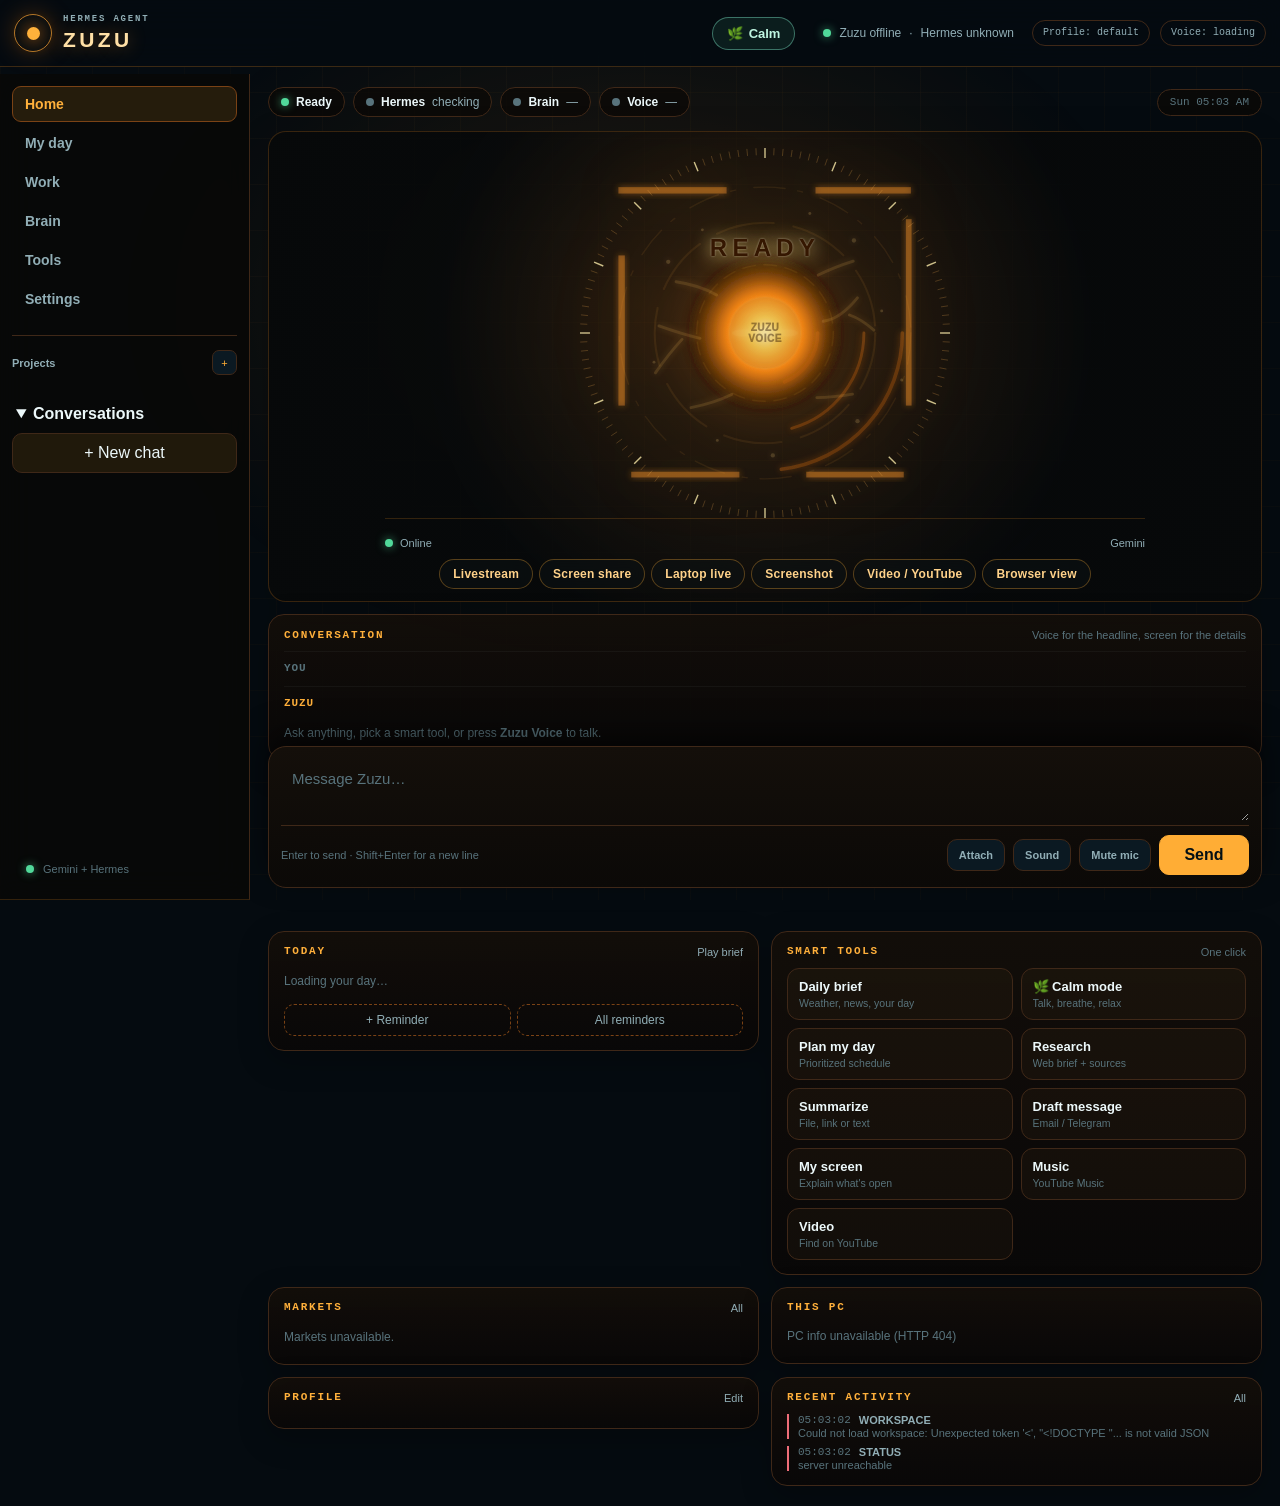
==== ui/index.html @ 81f80660 "Keep native voice persona and recover spoken Hermes results" ====
<!doctype html>
<html lang="en">
<head>
<meta charset="utf-8">
<meta name="viewport" content="width=device-width,initial-scale=1,viewport-fit=cover">
<meta name="theme-color" content="#050b10">
<meta name="apple-mobile-web-app-capable" content="yes">
<meta name="apple-mobile-web-app-status-bar-style" content="black-translucent">
<meta name="apple-mobile-web-app-title" content="Zuzu">
<meta name="zuzu-csrf" content="__ZUZU_CSRF__">
<title>Zuzu · Hermes</title>
<link rel="manifest" href="manifest.webmanifest">
<link rel="apple-touch-icon" href="icon-192.png">
<link rel="stylesheet" href="styles.css?v=57">
<link rel="stylesheet" href="models.css?v=1">
</head>
<body>
<div class="grid-bg"></div>

<header class="app-header">
  <div class="brand"><div class="sigil" aria-hidden="true"><span></span></div><div><div class="eyebrow">Hermes Agent</div><div class="wordmark">ZUZU</div></div></div>
  <button type="button" class="calm-open" data-calm-open title="Calm mode: soft voice, relaxing music, breathing and support">🌿 <span>Calm</span></button>
  <div class="header-status"><i></i><span id="top-gw">Zuzu connecting</span><span aria-hidden="true">·</span><span id="top-hermes">Hermes checking</span></div>
  <div class="header-meta"><span id="top-profile">Profile: default</span><span id="top-voice">Voice: loading</span></div>
</header>

<div class="app-shell">
  <aside class="sidebar" aria-label="Main navigation">
    <nav class="primary-nav" role="tablist" aria-label="Main sections">
      <button class="nav-item active" role="tab" data-group="home" aria-selected="true"><span>Home</span><small>Talk and command center</small></button>
      <button class="nav-item" role="tab" data-group="day" aria-selected="false"><span>My day</span><small>Reminders, markets, books</small></button>
      <button class="nav-item" role="tab" data-group="work" aria-selected="false"><span>Work</span><small>Chats, goals and files</small></button>
      <button class="nav-item" role="tab" data-group="brain" aria-selected="false"><span>Brain</span><small>Memory and skills</small></button>
      <button class="nav-item" role="tab" data-group="tools" aria-selected="false"><span>Tools</span><small>Hermes tools and calls</small></button>
      <button class="nav-item" role="tab" data-group="settings" aria-selected="false"><span>Settings</span><small>Assistant, model, health</small></button>
    </nav>
    <div class="project-peek"><div class="mini-head"><b>Projects</b><button id="quickProject" aria-label="Add project">+</button></div><div id="sidebarProjects"></div></div>
    <details class="conversation-nav" open><summary>Conversations</summary><button id="newConversation" type="button">+ New chat</button><div id="conversationList" aria-label="Saved conversations"></div></details>
    <div class="sidebar-foot"><span class="status-dot"></span><span>Gemini + Hermes</span></div>
  </aside>

  <main class="workspace">
    <nav class="subnav" id="subnav" role="tablist" aria-label="Pages in this section" hidden>
      <button type="button" role="tab" data-sub="home" data-view="chat">Home</button>
      <button type="button" role="tab" data-sub="day" data-view="reminders">Reminders &amp; brief</button>
      <button type="button" role="tab" data-sub="day" data-view="markets">Markets</button>
      <button type="button" role="tab" data-sub="day" data-view="library">Library</button>
      <button type="button" role="tab" data-sub="work" data-view="projects">Chats &amp; projects</button>
      <button type="button" role="tab" data-sub="work" data-view="creative">Creative studio</button>
      <button type="button" role="tab" data-sub="work" data-view="missions">Goals &amp; missions</button>
      <button type="button" role="tab" data-sub="work" data-view="studio">Files &amp; create</button>
      <button type="button" role="tab" data-sub="brain" data-view="memory">Memory</button>
      <button type="button" role="tab" data-sub="brain" data-view="skills">Skills</button>
      <button type="button" role="tab" data-sub="tools" data-view="tools">Hermes tools</button>
      <button type="button" role="tab" data-sub="tools" data-view="autocad">AutoCAD</button>
      <button type="button" role="tab" data-sub="tools" data-view="calls">Phone calls</button>
      <button type="button" role="tab" data-sub="settings" data-view="settings">Assistant</button>
      <button type="button" role="tab" data-sub="settings" data-view="models">AI model</button>
      <button type="button" role="tab" data-sub="settings" data-view="activity">System health</button>
    </nav>
    <section class="view active" role="tabpanel" data-view-panel="chat">
      <div class="view-head home-title"><div><h1>Zuzu</h1></div></div>
      <div class="cc-status" aria-label="Live status">
        <span class="cc-pill" id="ccPillState"><i></i><b>Ready</b></span>
        <span class="cc-pill" id="ccPillHermes"><i></i><b>Hermes</b><em>checking</em></span>
        <span class="cc-pill" id="ccPillBrain"><i></i><b>Brain</b><em>—</em></span>
        <span class="cc-pill" id="ccPillVoice"><i></i><b>Voice</b><em>—</em></span>
        <span class="cc-pill cc-clock" id="ccClock"></span>
      </div>
      <div class="cc-grid">
      <aside class="cc-rail cc-left" aria-label="Current work">
        <section class="cc-card cc-now" id="ccNow">
          <header><h3>Now</h3><button type="button" class="cc-link" data-cc-run="/busy">What's running?</button></header>
          <div class="cc-now-state" id="ccNowState">Ready for your next request.</div>
          <div class="cc-now-detail" id="ccNowDetail"></div>
          <div class="cc-now-meta"><span id="ccNowElapsed"></span><span id="ccNowMissions"></span></div>
          <ol class="cc-steps" id="ccSteps" hidden></ol>
        </section>
        <section class="cc-card">
          <header><h3>Workspace</h3><button type="button" class="cc-link" data-view="projects">Manage</button></header>
          <label class="cc-field"><span>Project</span><select id="ccProject" aria-label="Active project"></select></label>
          <div class="cc-sessions" id="ccSessions"></div>
          <button type="button" class="cc-ghost" id="ccNewChat">+ New chat</button>
        </section>
        <section class="cc-card">
          <header><h3>Brain</h3><button type="button" class="cc-link" data-view="models">Change</button></header>
          <dl class="cc-kv" id="ccBrain"></dl>
        </section>
      </aside>
      <div class="cc-main">
      <div class="chat-layout">
        <aside class="core-card glass">
          <div class="reactor" id="reactor">
            <svg viewBox="0 0 520 520" id="core" class="zuzu-core" aria-label="Zuzu amber holographic core visualizer">
              <defs><radialGradient id="amberCore" cx="50%" cy="50%" r="52%"><stop offset="0%" stop-color="#fff7cc"/><stop offset="18%" stop-color="#ffd85a"/><stop offset="46%" stop-color="#ff8d19"/><stop offset="100%" stop-color="rgba(15,5,0,0)"/></radialGradient><linearGradient id="amberLine" x1="0%" y1="0%" x2="100%" y2="100%"><stop offset="0%" stop-color="#fff0a8"/><stop offset="48%" stop-color="#ff9c20"/><stop offset="100%" stop-color="#a84608"/></linearGradient><filter id="amberSoft" x="-70%" y="-70%" width="240%" height="240%"><feGaussianBlur stdDeviation="5" result="b"/><feMerge><feMergeNode in="b"/><feMergeNode in="SourceGraphic"/></feMerge></filter></defs>
              <rect class="hud-frame top-left" x="54" y="55" width="152" height="9"/><rect class="hud-frame top-right" x="331" y="55" width="134" height="9"/><rect class="hud-frame side-left" x="54" y="151" width="9" height="211"/><rect class="hud-frame side-right" x="458" y="100" width="8" height="262"/><rect class="hud-frame bottom-left" x="72" y="455" width="152" height="8"/><rect class="hud-frame bottom-right" x="318" y="455" width="137" height="8"/>
              <circle class="core-disc" cx="260" cy="260" r="112"/><circle class="core-ring outer" cx="260" cy="260" r="205"/><circle class="core-ring middle" cx="260" cy="260" r="155"/><circle class="core-ring inner" cx="260" cy="260" r="96"/><circle class="core-arc arc-one" cx="260" cy="260" r="193"/><circle class="core-arc arc-two" cx="260" cy="260" r="139"/><circle class="core-arc arc-three" cx="260" cy="260" r="74"/><g id="ticks480"></g>
              <path class="energy-stroke stroke-one" d="M106 316c64-91 119-119 181-87 56 29 81 16 120-42"/><path class="energy-stroke stroke-two" d="M135 188c74 11 104 52 116 110 10 46 49 62 132 48"/><path class="energy-stroke stroke-three" d="M156 365c79-16 117-53 116-107-1-45 43-77 112-99"/><path class="energy-stroke stroke-four" d="M111 250c94 34 153 33 207-3 35-23 62-20 95 9"/>
              <g class="spark-field"><circle cx="124" cy="160" r="3"/><circle cx="172" cy="115" r="2"/><circle cx="385" cy="130" r="3"/><circle cx="424" cy="229" r="2"/><circle cx="390" cy="384" r="3"/><circle cx="193" cy="411" r="2"/><circle cx="104" cy="301" r="2"/><circle cx="323" cy="92" r="2"/><circle cx="452" cy="326" r="2"/><circle cx="271" cy="432" r="3"/></g>
              <g class="signal-ellipses"><ellipse cx="228" cy="260" rx="14" ry="5"/><ellipse cx="260" cy="260" rx="18" ry="6"/><ellipse cx="292" cy="260" rx="14" ry="5"/></g>
            </svg>
            <div class="core-state"><div class="core-status"><strong id="stword">READY</strong><small id="strun"></small></div><div class="core-user" id="userText"></div><button id="mic" class="core-voice-btn" title="Voice input" aria-label="Start voice input">Zuzu Voice</button><div class="core-output" id="responseWrap"><span class="rtag core-hidden-tag" id="rtag" aria-hidden="true">IDLE</span><div class="rbody" id="response"><span class="rplaceholder"></span></div></div></div><div class="core-vision-box" id="coreVisionBox" hidden><div class="core-vision-head"><span id="visualMode">Vision idle</span><button id="flipCamera" type="button">Flip</button><button id="drawScreen" type="button" title="Draw on the laptop screen" hidden>Draw</button><button id="clearDrawing" type="button" title="Clear drawings on the laptop screen" hidden>Clear</button><button id="stopVisual" type="button">×</button></div><video id="visualPreview" playsinline autoplay muted></video><img id="visualImage" alt="Zuzu shared image preview" hidden><canvas id="drawCanvas" hidden></canvas><iframe id="visualFrame" title="Zuzu browser preview" allow="autoplay; encrypted-media; picture-in-picture; fullscreen" sandbox="allow-same-origin allow-scripts allow-forms allow-popups allow-popups-to-escape-sandbox" hidden></iframe><div id="visualEmpty" class="vision-empty">Show laptop live screen, screenshot, picture, video, YouTube, browser, camera, or screen share.</div></div>
          </div>
          <div class="core-details"><span><i class="online"></i> Online</span><span id="core-model">Gemini</span></div><div class="core-visual-actions"><button id="dockCamera" type="button">Livestream</button><button id="dockScreen" type="button">Screen share</button><button id="dockLaptop" type="button">Laptop live</button><button id="dockImage" type="button">Screenshot</button><button id="dockVideo" type="button">Video / YouTube</button><button id="dockBrowser" type="button">Browser view</button></div>
        </aside>
      </div>
      <section class="cc-card cc-live" aria-live="polite">
        <header><h3>Conversation</h3><span class="cc-hint">Voice for the headline, screen for the details</span></header>
        <div class="cc-turn cc-you" id="ccYouRow" hidden><b>You</b><p id="ccYou"></p></div>
        <div class="cc-turn cc-zuzu" id="ccZuzuRow" hidden><b>Zuzu</b><p id="ccZuzu"></p></div>
        <div class="cc-empty" id="ccLiveEmpty">Ask anything, pick a smart tool, or press <b>Zuzu Voice</b> to talk.</div>
      </section>
      <div id="chatHistory" class="chat-history glass" aria-label="Selected Hermes chat history"></div>
      <div class="composer glass">
        <textarea id="input" rows="2" spellcheck="false" aria-label="Message Zuzu" placeholder="Message Zuzu…"></textarea>
        <div id="chatAttachments" class="chat-attachments" hidden></div>
        <div class="composer-actions"><span class="tip" id="tip">Enter to send · Shift+Enter for a new line</span><label class="icon-btn attach-label" title="Attach files or images">Attach<input id="chatFileUpload" type="file" multiple accept="image/*,.pdf,.txt,.md,.csv,.json,.doc,.docx,.xls,.xlsx,.ppt,.pptx" hidden></label><button id="mute" class="icon-btn on" title="Mute Zuzu speech" aria-label="Mute Zuzu speech">Sound</button><button id="micMute" class="icon-btn on" title="Mute microphone" aria-label="Mute microphone">Mute mic</button><button id="run" class="send-btn">Send</button></div>
      </div>
      </div>
      <aside class="cc-rail cc-right" aria-label="Tools and system">
        <section class="cc-card cc-today">
          <header><h3>Today</h3><button type="button" class="cc-link" data-cc-brief>Play brief</button></header>
          <div id="ccToday"><div class="cc-empty">Loading your day…</div></div>
          <div class="cc-today-actions"><button type="button" class="cc-ghost" id="ccAddReminder">+ Reminder</button><button type="button" class="cc-ghost" data-view="reminders">All reminders</button></div>
        </section>
        <section class="cc-card">
          <header><h3>Smart tools</h3><span class="cc-hint">One click</span></header>
          <div class="cc-tools">
            <button type="button" data-cc-brief><b>Daily brief</b><small>Weather, news, your day</small></button>
            <button type="button" data-calm-open><b>🌿 Calm mode</b><small>Talk, breathe, relax</small></button>
            <button type="button" data-cc-run="Plan my day: use my standing goal, mission queue, reminders and calendar if connected. Give a prioritized list with suggested times."><b>Plan my day</b><small>Prioritized schedule</small></button>
            <button type="button" data-cc-compose="Research this and give me a short brief with sources: "><b>Research</b><small>Web brief + sources</small></button>
            <button type="button" data-cc-summarize><b>Summarize</b><small>File, link or text</small></button>
            <button type="button" data-cc-compose="Draft a message in my tone (show it to me before sending) to "><b>Draft message</b><small>Email / Telegram</small></button>
            <button type="button" data-cc-run="Look at my laptop screen right now using the computer or screenshot tools. Tell me what is open and what I should do next. Do not click or change anything."><b>My screen</b><small>Explain what's open</small></button>
            <button type="button" data-cc-compose="/music "><b>Music</b><small>YouTube Music</small></button>
            <button type="button" data-cc-compose="/video "><b>Video</b><small>Find on YouTube</small></button>
          </div>
        </section>
        <section class="cc-card">
          <header><h3>Markets</h3><button type="button" class="cc-link" data-view="markets">All</button></header>
          <div id="ccMarkets" class="cc-markets"><div class="cc-empty">Loading…</div></div>
        </section>
        <section class="cc-card">
          <header><h3>This PC</h3><span class="cc-hint" id="ccPcHost"></span></header>
          <div class="cc-meters" id="ccPc"><div class="cc-empty">Reading system…</div></div>
        </section>
        <section class="cc-card">
          <header><h3>Profile</h3><button type="button" class="cc-link" data-view="settings">Edit</button></header>
          <dl class="cc-kv" id="ccProfile"></dl>
        </section>
        <section class="cc-card">
          <header><h3>Recent activity</h3><button type="button" class="cc-link" data-view="activity">All</button></header>
          <ol class="cc-feed" id="ccFeed"></ol>
        </section>
      </aside>
      </div>
    </section>

    <section class="view" role="tabpanel" data-view-panel="autocad" hidden>
      <div class="view-head"><div><span class="kicker">Hermes · AutoCAD MCP</span><h1>AutoCAD</h1><p class="view-sub">Inspect, edit and verify the active drawing through one organised workflow.</p></div><button id="cadRefresh" class="secondary-btn">Check connection</button></div>
      <article class="panel glass cad-status"><div class="panel-head"><div><h2>Live connection</h2><p id="cadSummary">Checking AutoCAD and MCP…</p></div><span class="live" id="cadLive">CHECKING</span></div><div id="cadChecks" class="cad-checks"></div></article>
      <article class="panel glass cad-work"><div class="panel-head"><div><h2>Ask Zuzu to work in AutoCAD</h2><p>Zuzu sends one complete job to Hermes, which uses the installed MCP and verifies the saved result.</p></div></div>
        <textarea id="cadRequest" rows="4" placeholder="Example: Inspect the open drawing, add dimensions to the selected room, save it, then verify the final drawing and show me a screenshot."></textarea>
        <div class="cad-actions"><button type="button" class="secondary-btn" data-cad-prompt="Inspect the active AutoCAD drawing read-only. Report file name, units, layers, extents and entity count. Do not modify anything.">Inspect drawing</button><button type="button" class="secondary-btn" data-cad-prompt="Audit the active AutoCAD drawing for layers, dimensions, text, blocks, errors and drawing standards. Do not modify it; return an organised findings list.">Audit drawing</button><button type="button" class="secondary-btn" data-cad-prompt="Create a verified PDF preview of the active AutoCAD drawing and return its path plus a screenshot. Do not change drawing geometry.">Preview / PDF</button><button id="cadRun" type="button" class="primary-btn">Start verified CAD task</button></div>
      </article>
      <article class="panel glass cad-flow"><h2>How Zuzu works</h2><ol><li><b>Inspect</b><span>Reads the active file, units, layers and entity count.</span></li><li><b>Plan</b><span>Turns your request into exact drawing operations.</span></li><li><b>Execute</b><span>Uses AutoCAD MCP in the current AutoCAD window.</span></li><li><b>Save</b><span>Saves to the requested file and keeps the source safe.</span></li><li><b>Verify</b><span>Reopens or rereads the result before reporting success.</span></li></ol></article>
    </section>

    <section class="view" role="tabpanel" data-view-panel="reminders" hidden>
      <div class="view-head"><div><span class="kicker">My day</span><h1>Reminders &amp; daily brief</h1><p class="view-sub">Tell Zuzu what to remember and when. She announces it on time, here and on Telegram.</p></div></div>
      <div class="workspace-grid">
        <article class="panel glass">
          <div class="panel-head"><div><h2>Reminders</h2><p>Type naturally: "call mom tomorrow 6pm" or "بكرة الساعة 8 اصحى"</p></div></div>
          <form id="reminderForm" class="pf-form">
            <input id="reminderText" placeholder="What, and when…" autocomplete="off" required>
            <div class="pf-row"><input id="reminderDue" type="datetime-local" aria-label="Exact time (optional)"><select id="reminderRepeat" aria-label="Repeat"><option value="">Once</option><option value="daily">Every day</option><option value="weekly">Every week</option></select><button class="primary-btn" type="submit">Add</button></div>
          </form>
          <div id="reminderList" class="pf-list"></div>
        </article>
        <article class="panel glass">
          <div class="panel-head"><div><h2>Daily brief</h2><p>Date, weather, calendar, reminders and headlines</p></div><button id="briefNow" class="secondary-btn" type="button">Play now</button></div>
          <div id="briefPreview" class="pf-brief"><div class="empty-state">Press Play now to hear today's brief.</div></div>
          <form id="briefForm" class="pf-form">
            <div class="pf-row"><label>City<input id="pfCity" placeholder="Dubai"></label><label>Morning brief<input id="pfMorning" type="time"></label><label>Evening brief<input id="pfEvening" type="time"></label></div>
            <div class="pf-row"><label>News region<select id="pfRegion"><option value="AE">UAE</option><option value="EG">Egypt</option><option value="SA">Saudi Arabia</option><option value="GB">UK</option><option value="US">USA</option></select></label><label>News language<select id="pfLang"><option value="en">English</option><option value="ar">Arabic</option></select></label><label>News topic<input id="pfTopic" placeholder="optional, e.g. Dubai property"></label></div>
            <label>Calendar link (iCal)<input id="pfIcs" placeholder="Google Calendar → Settings → Secret address in iCal format"></label>
            <label>Telegram target<input id="pfTelegram" placeholder="optional; from: hermes send --list telegram"></label>
            <label class="pf-check"><input id="pfBriefs" type="checkbox"> Announce morning and evening briefs automatically</label>
            <label class="pf-check"><input id="pfWake" type="checkbox"> Wake word: say "Hey Zuzu" to start talking, "Zuzu sleep mode" to stop</label>
            <button class="primary-btn" type="submit">Save</button>
          </form>
        </article>
      </div>
    </section>

    <section class="view" role="tabpanel" data-view-panel="markets" hidden>
      <div class="view-head"><div><span class="kicker">My day</span><h1>Markets</h1><p class="view-sub">The 5 most active tradable markets right now, your watchlist and price alerts. Updates every minute. Information only, not financial advice.</p></div><span class="runtime-badge" id="mkUpdated">—</span></div>
      <article class="panel glass"><div class="panel-head"><div><h2>Top 5 right now</h2><p>Ranked by today's move and recent volatility across gold, oil, indices, crypto, FX and big stocks</p></div></div><div id="mkTop" class="mk-grid"><div class="empty-state">Loading markets…</div></div></article>
      <div class="workspace-grid">
        <article class="panel glass"><div class="panel-head"><div><h2>My watchlist</h2><p>Add any Yahoo Finance ticker: AAPL, GC=F, BTC-USD, EURUSD=X, ^GSPC, EMAAR.AE</p></div></div>
          <form id="mkWatchForm" class="pf-form"><div class="pf-row"><input id="mkSymbol" placeholder="Ticker, e.g. NVDA" autocomplete="off" required><button class="primary-btn" type="submit">Watch</button></div></form>
          <div id="mkWatch" class="mk-list"></div></article>
        <article class="panel glass"><div class="panel-head"><div><h2>Price alerts</h2><p>Zuzu tells you out loud (and on Telegram) when a price is crossed</p></div></div>
          <form id="mkAlertForm" class="pf-form"><div class="pf-row"><input id="mkAlertSymbol" placeholder="Ticker" required><select id="mkAlertDir"><option value="above">goes above</option><option value="below">goes below</option></select><input id="mkAlertPrice" type="number" step="any" placeholder="Price" required><button class="primary-btn" type="submit">Add</button></div></form>
          <div id="mkAlerts" class="mk-list"></div></article>
      </div>
    </section>

    <section class="view" role="tabpanel" data-view-panel="library" hidden>
      <div class="view-head"><div><span class="kicker">My day</span><h1>Library</h1><p class="view-sub">70,000+ free classic books from Project Gutenberg. Pick one to read, let Zuzu read it to you, or get a short brief.</p></div></div>
      <div id="bkReader" class="panel glass bk-reader" hidden>
        <div class="panel-head"><div><h2 id="bkTitle">Book</h2><p id="bkAuthor"></p></div><div class="call-actions"><button id="bkBrief" class="secondary-btn" type="button">Brief this book</button><button id="bkListen" class="primary-btn" type="button">Listen</button><button id="bkClose" class="secondary-btn" type="button">Close</button></div></div>
        <div id="bkBriefText" class="bk-brief" hidden></div>
        <div id="bkText" class="bk-text"></div>
        <div class="bk-nav"><button id="bkPrev" class="secondary-btn" type="button">‹ Previous</button><span id="bkPage">—</span><button id="bkNext" class="secondary-btn" type="button">Next ›</button></div>
      </div>
      <article class="panel glass"><div class="panel-head"><div><h2>Find a book</h2><p>Search by title, author or subject</p></div></div>
        <form id="bkSearchForm" class="pf-form"><div class="pf-row"><input id="bkQuery" placeholder="e.g. Sherlock Holmes, Dostoevsky, philosophy" autocomplete="off"><select id="bkLang" aria-label="Language"><option value="">Any language</option><option value="en">English</option><option value="ar">Arabic</option><option value="fr">French</option><option value="de">German</option><option value="es">Spanish</option></select><button class="primary-btn" type="submit">Search</button></div>
          <div class="bk-topics"><button type="button" data-bk-topic="">Most popular</button><button type="button" data-bk-topic="fiction">Fiction</button><button type="button" data-bk-topic="adventure">Adventure</button><button type="button" data-bk-topic="philosophy">Philosophy</button><button type="button" data-bk-topic="history">History</button><button type="button" data-bk-topic="science">Science</button><button type="button" data-bk-topic="poetry">Poetry</button></div></form>
        <div id="bkShelf" class="bk-shelf" hidden></div>
        <div id="bkResults" class="bk-grid"><div class="empty-state">Pick a topic or search to browse books.</div></div></article>
    </section>

    <section class="view" role="tabpanel" data-view-panel="projects" hidden>
      <div class="view-head"><div><span class="kicker">Workspace</span><h1>Projects & chats</h1><p class="view-sub">Keep each piece of work in its own project, with its own folder and chats.</p></div><button id="addProject" class="primary-btn">New project</button></div>
      <div class="workspace-grid"><article class="panel glass"><div class="panel-head"><div><h2>Your projects</h2><p>Each project keeps its own folder and conversations.</p></div></div><div id="projectList" class="project-list"></div></article><article class="panel glass"><div class="panel-head"><div><h2>Sessions</h2><p id="sessionContext">Choose a project</p></div><button id="addSession" class="secondary-btn">New chat</button></div><div id="sessionList" class="session-list"></div></article></div>
    </section>

    <section class="view" role="tabpanel" data-view-panel="models" hidden>
      <div class="view-head"><div><span class="kicker">Models</span><h1>Models</h1><p class="view-sub">Pick the conversation brain and voice engine separately — one model rarely does both tools and realtime audio well.</p></div><span class="runtime-badge">Hermes executes</span></div>
      <form id="modelForm" class="panel glass model-console">
        <div class="form-note span2">Brain and voice are independent. The brain decides and acts; the voice speaks. They do not have to come from the same provider.</div>
        <h2>Conversation brain</h2>
        <label>Provider<select id="providerSelect"></select></label><label>Model<select id="modelSelect"></select></label>
        <label class="span2">Custom model<input id="customModel" placeholder="Optional model ID"></label>
        <h2>Voice engine</h2>
        <label class="span2">Engine<select id="voiceEngine"><option value="gemini-live">Gemini Live (realtime audio)</option><option value="local">Browser / local voice</option></select></label>
        <h2>Routing mode</h2>
        <label class="span2">Mode<select id="conversationMode"><option value="hybrid">Fast Hybrid — Gemini Live talks, Hermes acts</option><option value="hermes">Hermes Only — Hermes handles every turn</option><option value="direct">Direct Model — selected model only, no Hermes tools</option></select></label>
        <div class="form-note span2" id="modeDescription"></div>
        <h2>Fallback chain</h2>
        <label class="span2">Ordered fallbacks <small>(provider:model, one per line)</small><textarea id="fallbackChain" rows="4" placeholder="venice:qwen-3-6-plus&#10;openai:gpt-5.4-mini"></textarea></label>
        <div class="form-note span2">If the brain fails or runs out of credits, Zuzu tries these in order and shows which model answered.</div>
        <h2>This project's model</h2>
        <label>Project override<select id="projectProvider"></select></label><label>Project model<select id="projectModel"></select></label>
        <div class="form-note span2">Leave on “inherit” to use the global brain. This applies only to the currently selected project.</div>
        <h2>Provider settings <small>(keys stay on the server)</small></h2>
        <div id="providerSettings" class="provider-settings span2"></div>
        <div class="form-note span2">Endpoints and preferred models are saved on this computer. API keys are written server-side and are never returned to the browser or stored in the repository.</div>
        <button class="primary-btn span2" type="submit">Apply</button>
      </form>
    </section>

    <section class="view" role="tabpanel" data-view-panel="tools" hidden>
      <div class="view-head"><div><span class="kicker">Hermes profile</span><h1>Tools</h1><p class="view-sub">Everything Hermes can do on this computer, plus one-click commands.</p></div><button id="showCommands" class="secondary-btn">Show help</button></div>
      <article class="panel glass"><div class="panel-head"><div><h2>Connected capabilities</h2><p>Loaded from your active Hermes profile</p></div><span class="live" id="live">LIVE</span></div><div id="toolsList" class="tool-grid"><div class="empty-state">Loading Hermes tools…</div></div></article>
      <article class="panel glass"><div class="panel-head"><div><h2>Quick commands</h2><p>Choose an action. Commands that need details will return you to Chat.</p></div></div>
        <div class="cmds" id="cmds">
          <button class="cmd" data-cmd="/new"><b>New chat</b><span>Fresh thread</span></button><button class="cmd" data-cmd="/busy"><b>What is running?</b><span>Current Zuzu task</span></button><button class="cmd" data-cmd="/tools"><b>Tool status</b><span>Refresh capabilities</span></button><button class="cmd" data-cmd="/pc"><b>Control PC</b><span>Run a Windows task</span></button><button class="cmd" data-cmd="/browser"><b>Browser</b><span>Start a browser task</span></button><button class="cmd" data-cmd="/connect"><b>Connect account</b><span>Email, drives, Shopify, music</span></button><button class="cmd" data-cmd="/music"><b>Music</b><span>Play or find tracks</span></button><button class="cmd" data-cmd="/playlist"><b>Playlist</b><span>Build your preferences</span></button><button class="cmd" data-cmd="/remind"><b>Reminder</b><span>Follow up later</span></button><button class="cmd" data-cmd="/commands"><b>All commands</b><span>Command reference</span></button><button class="cmd" data-cmd="/goal"><b>Set goal</b><span>Standing objective</span></button><button class="cmd" data-cmd="/personality"><b>Personality</b><span>Voice and tone</span></button><button class="cmd" data-cmd="/background"><b>Background</b><span>Run async work</span></button><button class="cmd" data-cmd="/mission"><b>Add mission</b><span>Queue a task</span></button>
        </div>
      </article>
    </section>

    <section class="view" role="tabpanel" data-view-panel="missions" hidden>
      <div class="view-head"><div><span class="kicker">Work queue</span><h1>Missions</h1><p class="view-sub">Your standing goal, task queue and work running in the background.</p></div><button id="missionBtn" class="secondary-btn">Refresh queue</button></div>
      <div class="card-grid"><button class="action-card glass" data-quick="/mission"><span>Mission queue</span><small>Review your current tasks</small></button><button class="action-card glass" data-quick="/goal status"><span>Standing goal</span><small>See the active objective</small></button><button class="action-card glass" data-quick="/status"><span>Runtime status</span><small>Check the active profile</small></button><button class="action-card glass" data-quick="/toolsets"><span>Toolsets</span><small>Ask Hermes what is enabled</small></button></div>
      <article class="panel glass mission-guide"><h2>Start background work</h2><p>Open Chat and type <code>/background</code> followed by the task. Zuzu will report back when it finishes.</p><button class="primary-btn" data-compose="/background ">Create background mission</button></article>
    </section>

    <section class="view" role="tabpanel" data-view-panel="memory" hidden>
      <div class="view-head"><div><span class="kicker">Second brain</span><h1>Memory graph</h1><p class="view-sub">Everything Zuzu knows about you, linked like an Obsidian vault and shared with Hermes in every conversation.</p></div><div class="mg-head-actions"><button id="mgAsk" class="secondary-btn" type="button">Ask Zuzu to organise</button><button id="addMemory" class="primary-btn" type="button">New memory</button></div></div>
      <div class="mg-layout">
        <aside class="mg-side glass" aria-label="Memory notes">
          <div class="mg-search"><input id="mgSearch" type="search" placeholder="Search notes, #tags…" autocomplete="off" aria-label="Search memory"></div>
          <div id="mgFilters" class="mg-filters" aria-label="Show groups"></div>
          <label class="mg-auto" title="After each chat or voice turn Zuzu saves new facts about you and updates ones that changed"><input type="checkbox" id="mgAuto" checked><span><b>Auto-learn</b><small>Zuzu adds and updates memories from your chats</small></span></label>
          <div class="mg-switches">
            <label><input type="checkbox" id="mgTags" checked> Tags</label>
            <label><input type="checkbox" id="mgSmart" checked> Smart links</label>
            <label><input type="checkbox" id="mgOrphans" checked> Orphans</label>
            <label><input type="checkbox" id="mgLabels" checked> Labels</label>
          </div>
          <div id="mgList" class="mg-list"></div>
        </aside>
        <article class="mg-stage glass brain-panel">
          <canvas id="memoryCanvas" aria-label="Interactive memory graph: drag to move, scroll or pinch to zoom, click a note to open it"></canvas>
          <div class="mg-toolbar brain-controls">
            <button id="brainPrev" type="button" title="Previous note" aria-label="Previous note">‹</button>
            <button id="brainNext" type="button" title="Next note" aria-label="Next note">›</button>
            <span class="mg-sep"></span>
            <button id="mgZoomOut" type="button" title="Zoom out" aria-label="Zoom out">−</button>
            <button id="mgZoomIn" type="button" title="Zoom in" aria-label="Zoom in">+</button>
            <button id="mgFit" type="button" title="Fit graph" aria-label="Fit graph">⤢</button>
            <span class="mg-sep"></span>
            <button id="mgLocal" type="button" class="mg-mode" aria-pressed="false" title="Show only the selected note and its neighbours">Local</button>
            <select id="mgDepth" aria-label="Local graph depth" title="Local graph depth"><option value="1">1 hop</option><option value="2">2 hops</option><option value="3">3 hops</option></select>
          </div>
          <div id="mgStats" class="mg-stats"></div>
          <div id="mgLegend" class="mg-legend"></div>
          <div id="mgTip" class="mg-tip" hidden></div>
        </article>
        <aside id="brainDetail" class="mg-note glass" aria-live="polite"><div class="mg-empty">Click a note in the graph to open it.</div></aside>
      </div>
    </section>

    <section class="view" role="tabpanel" data-view-panel="skills" hidden>
      <div class="view-head"><div><span class="kicker">Brain</span><h1>Skills</h1><p class="view-sub">Teach Zuzu reusable behaviours, or find new skills and plugins for Hermes.</p></div></div>
      <article class="panel glass sk-suggest"><div class="panel-head"><div><h2>Zuzu's suggestions</h2><p>New skills Zuzu found for you. Nothing is installed until you approve it.</p></div></div>
        <form id="skScoutForm" class="pf-form"><div class="pf-row"><input id="skTopic" placeholder="What should Zuzu learn? e.g. WhatsApp messages, resin calculations (empty = decide from your habits)"><button class="primary-btn" type="submit">Look for skills</button></div>
          <div class="pf-row"><label class="pf-check"><input id="skAuto" type="checkbox"> Look for new skills automatically every</label><select id="skDays" aria-label="How often"><option value="3">3 days</option><option value="7">week</option><option value="14">2 weeks</option></select></div></form>
        <div id="skProposals" class="mk-list"></div></article>
      <article class="panel glass skills-card"><div class="panel-head"><div><h2>Capability catalogue</h2><p>Browse skills, plugins, tools, models and installable helpers from Hermes, GitHub and Hugging Face.</p></div><button id="addSkill" class="secondary-btn">Create skill</button></div><div class="skill-search catalogue-search"><input id="skillSearch" placeholder="Search catalogue: browser automation, vision, finance, voice..."><button id="searchAllCapabilities" type="button" class="secondary-btn">Search all</button><button id="searchGithubSkills" type="button" class="secondary-btn">GitHub</button><button id="searchHuggingFaceSkills" type="button" class="secondary-btn">Hugging Face</button></div><div class="catalogue-tabs" id="catalogueTabs"><button data-catalogue-filter="all" class="active">All</button><button data-catalogue-filter="hermes">Hermes</button><button data-catalogue-filter="skill">Skills</button><button data-catalogue-filter="plugin">Plugins</button><button data-catalogue-filter="tool">Tools</button><button data-catalogue-filter="model">Models</button></div><div id="catalogueGrid" class="catalogue-grid"></div><div class="panel-head compact"><div><h2>Installed Zuzu skills</h2><p>Reusable instructions already saved in this workspace.</p></div></div><div id="skillList"></div></article>
    </section>

    <section class="view" role="tabpanel" data-view-panel="creative" hidden>
      <div class="view-head"><div><span class="kicker">Make things</span><h1>Creative studio</h1><p class="view-sub">Edit photos, redesign rooms, price resin pieces, write listings, make music and 3D models.</p></div></div>
      <div class="cr-tabs" role="tablist">
        <button type="button" class="active" data-cr-tab="editor">Photo editor</button>
        <button type="button" data-cr-tab="room">Room redesign</button>
        <button type="button" data-cr-tab="resin">Resin &amp; wood</button>
        <button type="button" data-cr-tab="listing">Shop listing</button>
        <button type="button" data-cr-tab="music">Music</button>
        <button type="button" data-cr-tab="model3d">3D model</button>
      </div>

      <div class="cr-pane" data-cr-pane="editor">
        <div class="ed-layout">
          <article class="ed-stage glass">
            <div class="ed-toolbar">
              <label class="secondary-btn ed-open">Open photo<input id="edFile" type="file" accept="image/*" hidden></label>
              <select id="edRecent" aria-label="Recent images"><option value="">Recent images…</option></select>
              <span class="ed-sep"></span>
              <button type="button" id="edUndo" title="Undo (Ctrl+Z)" aria-label="Undo">↶</button>
              <button type="button" id="edRedo" title="Redo (Ctrl+Y)" aria-label="Redo">↷</button>
              <button type="button" id="edCompare" title="Hold to see the original" aria-label="Compare with original">◐ Before</button>
              <span class="ed-sep"></span>
              <button type="button" id="edSave" class="primary-btn">Save</button>
              <button type="button" id="edDownload" class="secondary-btn">Download</button>
            </div>
            <div class="ed-canvas-wrap" id="edWrap"><canvas id="edCanvas" aria-label="Photo being edited"></canvas><div id="edEmpty" class="ed-empty"><b>Open a photo to start</b><span>Or drop an image here. Everything you do can be undone.</span></div><div id="edBusy" class="ed-busy" hidden><i></i><span>Zuzu is editing…</span></div></div>
          </article>
          <aside class="ed-panel glass">
            <section class="ed-group">
              <h3>AI edit</h3>
              <textarea id="edPrompt" rows="3" placeholder="Describe the change: remove the chair, make the wall olive green, add warm evening light…"></textarea>
              <div class="ed-chips" id="edPresets">
                <button type="button" data-ed-preset="Remove the background and place it on a clean white studio background">White background</button>
                <button type="button" data-ed-preset="Enhance this photo: sharper details, balanced exposure, natural vivid colours">Enhance</button>
                <button type="button" data-ed-preset="Remove the clutter and any people, fill the gaps naturally">Remove clutter</button>
                <button type="button" data-ed-preset="Make it golden hour with warm soft sunlight">Golden hour</button>
                <button type="button" data-ed-preset="Stage the space with premium modern furniture and decor">Luxury staging</button>
                <button type="button" data-ed-preset="Turn this sketch into a photorealistic render">Sketch → real</button>
                <button type="button" data-ed-preset="Change the colour of the main object to ">Change colour…</button>
              </div>
              <button type="button" id="edAi" class="primary-btn">Apply AI edit</button>
            </section>
            <section class="ed-group">
              <h3>Adjust</h3>
              <label>Brightness<input type="range" id="edBright" min="-100" max="100" value="0"></label>
              <label>Contrast<input type="range" id="edContrast" min="-100" max="100" value="0"></label>
              <label>Saturation<input type="range" id="edSat" min="-100" max="100" value="0"></label>
              <label>Warmth<input type="range" id="edWarm" min="-100" max="100" value="0"></label>
              <div class="ed-chips"><button type="button" data-ed-filter="auto">Auto</button><button type="button" data-ed-filter="bw">B&amp;W</button><button type="button" data-ed-filter="warm">Warm</button><button type="button" data-ed-filter="cool">Cool</button><button type="button" data-ed-filter="vivid">Vivid</button></div>
              <div class="ed-row"><button type="button" id="edApplyAdjust" class="secondary-btn">Apply</button><button type="button" id="edResetAdjust" class="secondary-btn">Reset</button></div>
            </section>
            <section class="ed-group">
              <h3>Transform &amp; mark up</h3>
              <div class="ed-chips"><button type="button" data-ed-op="rotl">⟲ Rotate</button><button type="button" data-ed-op="rotr">⟳ Rotate</button><button type="button" data-ed-op="fliph">⇋ Flip</button><button type="button" data-ed-op="flipv">⇵ Flip</button></div>
              <div class="ed-chips"><button type="button" data-ed-mode="crop">✂ Crop</button><button type="button" data-ed-mode="draw">✎ Draw</button><button type="button" data-ed-mode="arrow">➚ Arrow</button><button type="button" data-ed-mode="text">T Text</button></div>
              <div class="ed-row"><input type="color" id="edColor" value="#ffad35" aria-label="Pen colour"><input type="range" id="edSize" min="2" max="40" value="6" aria-label="Pen size"><select id="edAspect" aria-label="Crop shape"><option value="">Free crop</option><option value="1">Square 1:1</option><option value="1.25">Portrait 4:5</option><option value="0.5625">Story 9:16</option><option value="1.7778">Wide 16:9</option></select></div>
              <div class="ed-row" id="edModeActions" hidden><button type="button" id="edModeDone" class="primary-btn">Done</button><button type="button" id="edModeCancel" class="secondary-btn">Cancel</button></div>
            </section>
          </aside>
        </div>
      </div>

      <div class="cr-pane" data-cr-pane="room" hidden>
        <div class="cr-grid">
          <article class="panel glass cr-form">
            <h2>Room redesign</h2><p>Photograph a room or site, pick a style, and get concept renders that keep the same room.</p>
            <label class="cr-drop">Room photo<input type="file" id="roomFile" accept="image/*"><img id="roomPreview" alt="" hidden></label>
            <div class="ed-chips" id="roomStyles"></div>
            <label>Materials &amp; notes<input id="roomMaterials" placeholder="walnut, brushed brass, beige travertine, cove lighting"></label>
            <label>How far to go<select id="roomStrength"><option value="1">Subtle refresh</option><option value="2" selected>Balanced redesign</option><option value="3">Bold makeover</option></select></label>
            <button type="button" id="roomGo" class="primary-btn">Create concept</button>
          </article>
          <article class="panel glass"><div class="panel-head"><div><h2>Concepts</h2><p>Click one to keep editing it</p></div></div><div id="roomResults" class="cr-results"></div></article>
        </div>
      </div>

      <div class="cr-pane" data-cr-pane="resin" hidden>
        <div class="cr-grid">
          <form id="resinForm" class="panel glass cr-form">
            <h2>Resin &amp; wood calculator</h2><p>Materials, pour plan, cost and selling price.</p>
            <label>Piece<select name="type" id="resinType"><option value="river">River table</option><option value="full">Full resin table / board</option><option value="coasters">Coasters set</option><option value="art">Wall art</option><option value="tray">Serving tray</option></select></label>
            <div class="cr-3"><label>Length cm<input name="length" type="number" step="0.5" value="180"></label><label>Width cm<input name="width" type="number" step="0.5" value="90"></label><label>Resin depth cm<input name="depth" type="number" step="0.1" value="5"></label></div>
            <div class="cr-3"><label>Shape<select name="shape"><option value="rectangle">Rectangle</option><option value="round">Round</option></select></label><label>Resin share %<input name="fillPercent" type="number" value="35"></label><label>Pieces<input name="pieces" type="number" value="1"></label></div>
            <div class="cr-3"><label>Resin price / L<input name="resinPrice" type="number" step="0.5" value="45"></label><label>Mix ratio<input name="ratio" value="2:1"></label><label>Max pour cm<input name="maxPourCm" type="number" step="0.5" value="5"></label></div>
            <div class="cr-3"><label>Wood cost<input name="woodCost" type="number" value="600"></label><label>Extras (legs, sealant)<input name="extrasCost" type="number" value="350"></label><label>Waste %<input name="wastePercent" type="number" value="10"></label></div>
            <div class="cr-3"><label>Hours<input name="hours" type="number" value="20"></label><label>Rate / hour<input name="hourlyRate" type="number" value="50"></label><label>Margin %<input name="marginPercent" type="number" value="60"></label></div>
            <label>Colours &amp; look (for concept images)<input name="look" placeholder="deep ocean blue with white waves, walnut slabs"></label>
            <div class="ed-row"><button type="submit" class="primary-btn">Calculate</button><button type="button" id="resinConcept" class="secondary-btn">Show concept</button><button type="button" id="resinToListing" class="secondary-btn">Use for listing</button></div>
          </form>
          <article class="panel glass"><div class="panel-head"><div><h2>Quote</h2><p id="resinSummary">Fill the form and calculate</p></div></div><div id="resinResult" class="cr-quote"></div><div id="resinImages" class="cr-results"></div></article>
        </div>
      </div>

      <div class="cr-pane" data-cr-pane="listing" hidden>
        <div class="cr-grid">
          <article class="panel glass cr-form">
            <h2>Shop listing</h2><p>Photo of a finished piece → post in English and Arabic, hashtags and a price.</p>
            <label class="cr-drop">Product photo<input type="file" id="listFile" accept="image/*"><img id="listPreview" alt="" hidden></label>
            <label>Notes<input id="listNotes" placeholder="Walnut & blue epoxy coffee table, 120×60 cm, food-safe finish"></label>
            <div class="cr-3"><label>Cost<input id="listCost" type="number" placeholder="optional"></label><label>Currency<input id="listCurrency" value="AED"></label><label>&nbsp;<button type="button" id="listPhoto" class="secondary-btn">Clean photo</button></label></div>
            <button type="button" id="listGo" class="primary-btn">Write listing</button>
          </article>
          <article class="panel glass"><div class="panel-head"><div><h2>Listing</h2><p>Tap a block to copy it</p></div></div><div id="listResult" class="cr-listing"></div></article>
        </div>
      </div>

      <div class="cr-pane" data-cr-pane="music" hidden>
        <div class="cr-grid">
          <article class="panel glass cr-form">
            <h2>Music</h2><p>Zuzu composes with Google Lyria using your Gemini key. Clips take ~30 s, full songs a few minutes.</p>
            <textarea id="musicPrompt" rows="3" placeholder="Calm oud and lo-fi beats for focused drawing work"></textarea>
            <div class="ed-chips" id="musicMoods">
              <button type="button" data-music="Focus lo-fi with soft piano and vinyl crackle, 80 bpm">Focus lo-fi</button>
              <button type="button" data-music="Chill oud and percussion, modern Arabic lounge">Oud chill</button>
              <button type="button" data-music="Upbeat workshop energy, funky guitar and drums">Workshop energy</button>
              <button type="button" data-music="Cinematic ambient score, warm strings, slow build">Cinematic</button>
              <button type="button" data-music="Instrumental Arabic pop, darbuka and synth, happy">Arabic pop</button>
            </div>
            <label class="cr-check"><input type="checkbox" id="musicFull"> Full song (a few minutes, may include vocals)</label>
            <label class="cr-drop small">Optional photo — music inspired by it<input type="file" id="musicFile" accept="image/*"><img id="musicPreview" alt="" hidden></label>
            <button type="button" id="musicGo" class="primary-btn">Compose</button>
          </article>
          <article class="panel glass"><div class="panel-head"><div><h2>Your tracks</h2><p>New tracks appear here and are announced</p></div></div><div id="musicList" class="cr-jobs"></div></article>
        </div>
      </div>

      <div class="cr-pane" data-cr-pane="model3d" hidden>
        <div class="cr-grid">
          <article class="panel glass cr-form">
            <h2>3D model</h2><p>Photo or description → 3D model (GLB for viewing, STL for 3D printing moulds).</p>
            <div id="m3dSetup" class="form-note" hidden>Needs a Meshy API key: create one at meshy.ai → API, then add <code>MESHY_API_KEY=…</code> to the .env file and restart Zuzu. Free options (open in the browser, upload your photo, download the GLB): <a href="https://huggingface.co/spaces/microsoft/TRELLIS.2" target="_blank" rel="noopener">Microsoft TRELLIS.2</a> · <a href="https://huggingface.co/spaces/tencent/Hunyuan3D-2.1" target="_blank" rel="noopener">Hunyuan3D 2.1</a>.</div>
            <label class="cr-drop">Photo (clear, one object, plain background)<input type="file" id="m3dFile" accept="image/*"><img id="m3dPreview" alt="" hidden></label>
            <label>…or describe it<input id="m3dPrompt" placeholder="Hexagon coaster mould with raised honeycomb edge"></label>
            <button type="button" id="m3dGo" class="primary-btn">Create 3D model</button>
          </article>
          <article class="panel glass"><div class="panel-head"><div><h2>Models</h2><p>Open STL in your slicer or Windows 3D Viewer</p></div></div><div id="m3dList" class="cr-jobs"></div></article>
        </div>
      </div>
    </section>

    <section class="view" role="tabpanel" data-view-panel="studio" hidden>
      <div class="view-head"><div><span class="kicker">Create</span><h1>Media studio</h1><p class="view-sub">Upload files for Zuzu to use, or ask Hermes to create images and video.</p></div><label class="primary-btn upload-label">Upload file<input id="fileUpload" type="file" multiple hidden></label></div>
      <div class="studio-grid"><article class="panel glass"><h2>Files & images</h2><p>Attach local material to the active project.</p><div id="uploadList" class="upload-list"></div></article><article class="panel glass"><h2>Create an image</h2><textarea id="imagePrompt" rows="4" placeholder="A walnut and blue-resin river table in a sunlit Dubai apartment, photo style…"></textarea><button class="primary-btn generate-btn" data-media="image">Create image</button><p class="form-note">Takes about 10 seconds. Uses your Gemini key.</p></article><article class="panel glass"><h2>Create a video</h2><textarea id="videoPrompt" rows="4" placeholder="Slow cinematic pan over an epoxy resin pour, golden light…"></textarea><button class="primary-btn generate-btn" data-media="video">Create video</button><p class="form-note">Takes 1–5 minutes; Zuzu announces it when ready. Video generation is billed by Google.</p><div id="mediaJobs" class="mk-list"></div></article></div>
    </section>

    <section class="view" role="tabpanel" data-view-panel="calls" hidden>
      <div class="view-head"><div><span class="kicker">Phone</span><h1>Calls</h1><p class="view-sub">Call from your iPhone, or let Zuzu answer and make calls through Vapi.</p></div><button id="refreshCalls" class="secondary-btn" type="button">Refresh</button></div>
      <div class="workspace-grid"><article class="panel glass"><div class="panel-head"><div><h2>Call from your iPhone</h2><p>Opens your phone dialer; you confirm the call on your device.</p></div></div><div class="call-body"><label>Phone number in international format<input id="callNumber" type="tel" inputmode="tel" placeholder="+15551234567" autocomplete="tel"></label><div class="call-actions"><button id="openDialer" class="secondary-btn" type="button">Open iPhone dialer</button><button id="startAiCall" class="primary-btn" type="button">Zuzu AI call</button></div><p id="callResult" role="status"></p></div></article><article class="panel glass"><div class="panel-head"><div><h2>Zuzu phone line</h2><p>Incoming calls are answered by Zuzu when your Vapi number and Hermes model are connected.</p></div></div><div class="call-body"><p id="callReady">Checking phone connection…</p><p class="form-note">AI calls may incur Vapi and carrier charges. Outgoing calls require your confirmation. A maximum call duration must be configured on the Vapi assistant.</p></div></article></div>
      <article class="panel glass"><div class="panel-head"><div><h2>Recent AI calls</h2><p>Call status and summaries</p></div></div><div id="callHistory" class="call-history"><p class="empty-state">No calls loaded.</p></div></article>
    </section>

    <section class="view" role="tabpanel" data-view-panel="settings" hidden>
      <div class="view-head"><div><span class="kicker">Personalize</span><h1>Agent settings</h1><p class="view-sub">How Zuzu sounds, behaves and what she is allowed to control.</p></div><div class="call-actions"><button id="signOut" class="secondary-btn" type="button">Sign out</button><button id="saveSettings" class="primary-btn">Save settings</button></div></div>
      <div class="settings-grid"><article class="panel glass settings-form"><h2>Profile</h2><label>Name / profile<input id="profileName" placeholder="default"></label><label>Working folder<div class="inline-field"><input id="workdir" placeholder="C:\\Projects\\My project"><button id="useFolder" type="button" class="secondary-btn">Use folder</button></div></label><label>Zuzu persona<textarea id="personaText" rows="9" placeholder="How should Zuzu speak and behave?"></textarea></label></article><article class="panel glass"><h2>Device control</h2><div class="toggle-row"><div><b>Computer control</b><small>Allow Hermes browser and computer tools</small></div><input id="computerControl" type="checkbox"></div><div class="toggle-row"><div><b>Mobile control</b><small>Allow approved controls from the mobile dashboard</small></div><input id="mobileControl" type="checkbox"></div><h2 class="section-gap">Voice</h2><label>Live model<input id="liveModel" value="gemini-2.5-flash-native-audio-preview-12-2025"></label><label>Voice<select id="voiceSelect"><option>Kore</option><option>Aoede</option><option>Charon</option><option>Fenrir</option><option>Puck</option></select></label></article><article class="panel glass mobile-control-card"><h2>iPhone control</h2><p class="form-note">Maximum iPhone control from a web/PWA is Apple Shortcuts. Create one Shortcut named below, let it receive text input, then branch actions from that text: open apps, send messages you approve, set focus, start navigation, capture media, or run home automations.</p><label>Shortcut name<input id="shortcutName" value="Zuzu Control" placeholder="Zuzu Control"></label><label>Command for the Shortcut<textarea id="shortcutCommand" rows="3" placeholder="Open Maps and navigate home"></textarea></label><div class="mobile-presets"><button type="button" data-shortcut-command="Open WhatsApp">Open WhatsApp</button><button type="button" data-shortcut-command="Open Camera and take a photo">Camera action</button><button type="button" data-shortcut-command="Start navigation home">Navigate home</button><button type="button" data-shortcut-command="Run my smart home scene">Smart home</button></div><div class="mobile-control-actions"><button id="runShortcut" type="button" class="primary-btn">Run on iPhone</button><button id="installApp" type="button" class="secondary-btn">Installation help</button></div><small id="mobileCapability" class="form-note">Checking this device…</small></article></div>
    </section>

    <section class="view" role="tabpanel" data-view-panel="activity" hidden>
      <div class="view-head"><div><span class="kicker">System health</span><h1>Activity</h1><p class="view-sub">Check that Zuzu, Hermes and voice are healthy, and see recent events.</p></div><div class="call-actions"><button id="reconnectBtn" class="primary-btn" type="button">Reconnect</button><button id="clearBtn" class="secondary-btn">Clear response</button></div></div>
      <p id="healthDetail" class="form-note" role="status">Checking dashboard, Hermes and voice…</p>
      <div class="sysgrid"><div class="sysrow glass"><span>Dashboard</span><b id="sy-gw" class="ok">Connecting</b></div><div class="sysrow glass"><span>Hermes core</span><b id="sy-hermes">Checking</b></div><div class="sysrow glass"><span>Brain</span><b id="sy-brain">—</b></div><div class="sysrow glass"><span>Voice</span><b id="sy-voice">—</b></div><div class="sysrow glass"><span>Profile</span><b id="sy-profile">default</b></div><div class="sysrow glass"><span>Uplink</span><b id="sy-clock">—</b></div></div>
      <article class="panel glass activity-panel"><div class="panel-head"><div><h2>Event stream</h2><p>Current-session activity and errors</p></div></div><div class="log" id="log"></div></article>
    </section>
  </main>
</div>

<nav class="mobile-nav" role="tablist" aria-label="Mobile navigation"><button class="active" role="tab" data-group="home" aria-selected="true">Home</button><button role="tab" data-group="day" aria-selected="false">My day</button><button role="tab" data-group="work" aria-selected="false">Work</button><button role="tab" data-group="brain" aria-selected="false">Brain</button><button role="tab" data-group="tools" aria-selected="false">Tools</button><button role="tab" data-group="settings" aria-selected="false">Settings</button></nav>
<button id="stopBtn" class="stop-btn" type="button" title="Stop everything Zuzu is doing (Esc)" aria-label="Stop" hidden>Stop <small>Esc</small></button>
<dialog id="editorDialog"><form method="dialog" id="editorForm"><div class="dialog-head"><h2 id="dialogTitle">Add</h2><button value="cancel" aria-label="Close">×</button></div><div id="dialogFields"></div><div class="dialog-actions"><button value="cancel" class="secondary-btn">Cancel</button><button id="dialogSave" value="default" class="primary-btn">Save</button></div></form></dialog>
<script src="live-bridge.js?v=57"></script>
<script src="memory-graph.js?v=57"></script>
<div id="calm" class="calm" hidden role="dialog" aria-modal="true" aria-label="Calm mode">
  <canvas id="calmCanvas" aria-hidden="true"></canvas>
  <div class="calm-top">
    <div class="calm-brand"><b>Calm</b><span>with Zuzu</span></div>
    <div class="calm-controls">
      <label title="Scenery"><span>Scene</span><select id="calmScene"><option value="aurora">Aurora</option><option value="ocean">Ocean</option><option value="forest">Forest</option><option value="night">Night sky</option><option value="rain">Rain</option></select></label>
      <label title="Background sound"><span>Sound</span><select id="calmSound"><option value="pads">Soft music</option><option value="ocean">Ocean waves</option><option value="rain">Rain</option><option value="silence">Silence</option></select></label>
      <input type="range" id="calmVolume" min="0" max="100" value="45" aria-label="Sound volume">
      <label title="Zuzu's voice"><span>Voice</span><select id="calmVoice"></select></label>
      <label class="calm-remember" title="Off: nothing you say here is saved to memory"><input type="checkbox" id="calmRemember"> Remember</label>
    </div>
    <button type="button" id="calmExit" class="calm-exit">I feel better · Exit</button>
  </div>
  <div class="calm-center">
    <div id="calmBreath" class="calm-breath" hidden><b id="calmBreathWord">Breathe in</b><small id="calmBreathCount"></small><button type="button" id="calmBreathStop">Stop</button></div>
    <p id="calmCaption" class="calm-caption">Take a slow breath… I'm here with you.</p>
    <p id="calmYou" class="calm-you"></p>
    <div class="calm-talk">
      <button type="button" id="calmMic" class="calm-mic" aria-label="Talk to Zuzu"><i></i><span>Talk</span></button><button type="button" id="calmMute" class="calm-mic calm-mute" aria-label="Mute microphone" hidden>Mute</button>
      <form id="calmForm"><input id="calmInput" autocomplete="off" placeholder="Or type how you feel…" aria-label="Message Zuzu"><button type="submit">Send</button></form>
    </div>
  </div>
  <div class="calm-dock">
    <div class="calm-tabs" role="tablist">
      <button type="button" data-calm-tab="breathe" class="active">Breathe</button>
      <button type="button" data-calm-tab="ground">Ground</button>
      <button type="button" data-calm-tab="body">Body scan</button>
      <button type="button" data-calm-tab="reframe">Reframe</button>
      <button type="button" data-calm-tab="journal">Journal</button>
      <button type="button" data-calm-tab="mood">Mood</button>
      <button type="button" data-calm-tab="help">Help now</button>
    </div>
    <div class="calm-panel" data-calm-panel="breathe">
      <button type="button" data-breathe="box"><b>Box</b><small>4-4-4-4 · steady & focus</small></button>
      <button type="button" data-breathe="478"><b>4-7-8</b><small>for sleep & anxiety</small></button>
      <button type="button" data-breathe="coherent"><b>Coherent</b><small>5.5 in · 5.5 out</small></button>
      <button type="button" data-breathe="sigh"><b>Sigh</b><small>double inhale, long exhale</small></button>
    </div>
    <div class="calm-panel" data-calm-panel="ground" hidden><div id="calmGround" class="calm-steps"></div></div>
    <div class="calm-panel" data-calm-panel="body" hidden><div id="calmBody" class="calm-steps"></div></div>
    <form class="calm-panel calm-form" data-calm-panel="reframe" id="calmReframe" hidden>
      <label>What happened?<input name="situation" placeholder="The client rejected the design again"></label>
      <label>What went through your mind?<input name="thought" placeholder="I'm not good enough at this"></label>
      <label>How strong is the feeling? <output id="calmFeelOut">6</output>/10<input name="feeling" type="range" min="0" max="10" value="6" oninput="calmFeelOut.value=this.value"></label>
      <button type="submit">Help me see it differently</button>
    </form>
    <form class="calm-panel calm-form" data-calm-panel="journal" id="calmJournal" hidden>
      <label>Three good things today<textarea name="good" rows="2" placeholder="Coffee with Sara, finished the BOQ, the sunset"></textarea></label>
      <label>What's on your mind<textarea name="mind" rows="2" placeholder="Write freely — only Zuzu reads this"></textarea></label>
      <button type="submit">Share with Zuzu</button>
    </form>
    <div class="calm-panel" data-calm-panel="mood" hidden>
      <div class="calm-moods" id="calmMoods"><button type="button" data-mood="1">😞</button><button type="button" data-mood="2">🙁</button><button type="button" data-mood="3">😐</button><button type="button" data-mood="4">🙂</button><button type="button" data-mood="5">😄</button></div>
      <div class="calm-words" id="calmWords"></div>
      <div id="calmMoodChart" class="calm-chart" aria-label="Mood over the last two weeks"></div>
    </div>
    <div class="calm-panel calm-help" data-calm-panel="help" hidden><div id="calmHelp"></div></div>
    <p class="calm-tip" id="calmTip"></p>
  </div>
  <div id="calmCrisis" class="calm-crisis" hidden role="alert"></div>
  <p class="calm-note">Zuzu is a supportive companion, not a licensed therapist. In an emergency call 999 (UAE) or 123 (Egypt).</p>
</div>
<script src="app.js?v=57"></script>
<script src="calm.js?v=2"></script>
<script src="creative.js?v=1"></script>
</body>
</html>
---- ui/styles.css ----
:root{--bg:#050b10;--panel:#09141c;--line:#17313e;--line2:#225166;--cyan:#47dbe8;--cyan2:#1da6ba;--text:#ecf8fa;--muted:#91aeb6;--dim:#58737c;--green:#51d99a;--amber:#e9ad5c;--red:#ee6d78;--radius:18px;--sans:Inter,Segoe UI,Arial,sans-serif;--mono:Cascadia Code,Consolas,monospace}
*{box-sizing:border-box}html,body{margin:0;min-height:100%;background:var(--bg);color:var(--text);font-family:var(--sans);-webkit-font-smoothing:antialiased}body{min-height:100vh;overflow-x:hidden}button:focus-visible,textarea:focus-visible{outline:2px solid var(--cyan);outline-offset:2px}.grid-bg{position:fixed;inset:0;pointer-events:none;opacity:.5;background:radial-gradient(700px 460px at 70% 10%,rgba(29,166,186,.14),transparent 65%),linear-gradient(rgba(71,219,232,.035) 1px,transparent 1px),linear-gradient(90deg,rgba(71,219,232,.035) 1px,transparent 1px);background-size:auto,48px 48px,48px 48px}.glass{background:linear-gradient(180deg,rgba(13,27,36,.94),rgba(7,17,24,.94));border:1px solid var(--line);border-radius:var(--radius);box-shadow:0 14px 40px rgba(0,0,0,.18)}button,textarea{font:inherit}.app-header{position:sticky;top:0;z-index:30;height:74px;padding:0 22px;display:flex;align-items:center;gap:18px;border-bottom:1px solid var(--line);background:rgba(5,11,16,.94);backdrop-filter:blur(18px)}.brand{display:flex;align-items:center;gap:11px;min-width:210px}.sigil{width:38px;height:38px;border:1px solid var(--cyan2);border-radius:50%;display:grid;place-items:center;box-shadow:0 0 18px rgba(71,219,232,.16)}.sigil span{width:13px;height:13px;border-radius:50%;background:var(--cyan);box-shadow:0 0 14px var(--cyan)}.eyebrow{font:600 9px/1 var(--mono);letter-spacing:.2em;text-transform:uppercase;color:var(--muted)}.wordmark{margin-top:4px;font-size:21px;font-weight:750;letter-spacing:.16em}.header-status{display:flex;align-items:center;gap:8px;margin-left:auto;color:var(--muted);font-size:12px}.header-status i,.status-dot,.online{width:8px;height:8px;border-radius:50%;background:var(--green);box-shadow:0 0 10px rgba(81,217,154,.7)}.header-meta{display:flex;gap:10px}.header-meta span,.runtime-badge{padding:7px 10px;border:1px solid var(--line);border-radius:999px;color:var(--muted);font:10px/1 var(--mono)}.app-shell{position:relative;z-index:1;display:grid;grid-template-columns:230px minmax(0,1fr);min-height:calc(100vh - 74px)}.sidebar{position:sticky;top:74px;height:calc(100vh - 74px);padding:18px 14px;display:flex;flex-direction:column;border-right:1px solid var(--line);background:rgba(7,15,21,.72)}.primary-nav{display:flex;flex-direction:column;gap:6px}.nav-item{display:flex;flex-direction:column;align-items:flex-start;gap:3px;width:100%;padding:13px 14px;border:1px solid transparent;border-radius:12px;background:transparent;color:var(--muted);cursor:pointer;text-align:left}.nav-item span{font-size:14px;font-weight:650}.nav-item small{font-size:10px;color:var(--dim)}.nav-item:hover{background:rgba(71,219,232,.05);color:var(--text)}.nav-item.active{background:rgba(71,219,232,.1);border-color:rgba(71,219,232,.2);color:var(--cyan)}.sidebar-foot{margin-top:auto;padding:12px 14px;display:flex;align-items:center;gap:9px;color:var(--dim);font-size:11px}.workspace{width:100%;max-width:1280px;margin:0 auto;padding:28px}.view{animation:fade .2s ease}.view[hidden]{display:none}.view-head{display:flex;align-items:end;justify-content:space-between;gap:16px;margin-bottom:18px}.view-head h1{margin:4px 0 0;font-size:30px;line-height:1}.kicker,.label{font:600 10px/1 var(--mono);letter-spacing:.17em;text-transform:uppercase;color:var(--cyan2)}.chat-layout{display:grid;grid-template-columns:minmax(0,1fr) 300px;gap:16px}.conversation{min-height:430px;display:flex;flex-direction:column;overflow:hidden}.conversation-head,.panel-head{display:flex;align-items:center;justify-content:space-between;gap:16px;padding:18px 20px;border-bottom:1px solid var(--line)}.conversation-head p,.panel-head p{margin:6px 0 0;color:var(--dim);font-size:12px}.rbody{flex:1;min-height:260px;padding:24px;overflow:auto;white-space:pre-wrap;font-size:16px;line-height:1.65}.rplaceholder{color:var(--dim)}.rtag{padding:6px 9px;border:1px solid var(--line);border-radius:999px;color:var(--dim);font:700 9px/1 var(--mono);letter-spacing:.1em}.rtag.run{color:var(--cyan);border-color:var(--cyan2)}.rtag.done{color:var(--green)}.rtag.err{color:var(--red)}.core-card{display:flex;flex-direction:column;align-items:center;justify-content:center;min-height:430px;padding:20px}.reactor{position:relative;width:min(100%,240px);aspect-ratio:1;display:grid;place-items:center}.reactor svg{width:100%;height:100%}.ring,.arcA,.arcB,.arcC,.orbrim{fill:none}.ring{stroke:rgba(71,219,232,.18);stroke-width:1}.rr2{stroke-dasharray:2 10;transform-origin:260px 260px;animation:spin 42s linear infinite}.rr3{stroke-dasharray:1 8;transform-origin:260px 260px;animation:spin 30s linear reverse infinite}.rr4{stroke:rgba(233,173,92,.2)}.arcA{stroke:var(--cyan);stroke-width:3;stroke-dasharray:190 1220;transform-origin:260px 260px;animation:spin 12s linear infinite}.arcB{stroke:var(--amber);stroke-width:2;stroke-dasharray:94 1086;transform-origin:260px 260px;animation:spin 8s linear reverse infinite}.arcC{stroke:#9b86e8;stroke-width:1.6;stroke-dasharray:72 870;transform-origin:260px 260px;animation:spin 17s linear infinite}#ticks480 line{stroke:rgba(71,219,232,.4);stroke-width:1.3}#ticks480 line.maj{stroke:rgba(236,248,250,.78);stroke-width:2}.orbrim{stroke:rgba(236,248,250,.7);stroke-width:1.5}.core-state{position:absolute;display:flex;flex-direction:column;align-items:center;gap:7px;text-align:center}.core-state span{font:8px/1 var(--mono);letter-spacing:.17em;color:var(--cyan2)}.core-state strong{font-size:18px;letter-spacing:.14em}.core-state small{max-width:170px;color:var(--dim);font:9px/1.2 var(--mono);overflow:hidden;text-overflow:ellipsis;white-space:nowrap}.core-details{width:100%;display:flex;justify-content:space-between;padding-top:18px;border-top:1px solid var(--line);color:var(--muted);font-size:11px}.core-details span:first-child{display:flex;align-items:center;gap:7px}.composer{position:sticky;bottom:16px;margin-top:16px;padding:12px;z-index:20}.composer textarea{width:100%;min-height:58px;max-height:150px;resize:vertical;padding:9px 11px;border:0;outline:0;background:transparent;color:var(--text);font-size:15px;line-height:1.45}.composer textarea::placeholder{color:var(--dim)}.composer-actions{display:flex;align-items:center;gap:8px;padding-top:9px;border-top:1px solid var(--line)}.tip{margin-right:auto;color:var(--dim);font-size:11px}.icon-btn,.secondary-btn,.primary-btn,.send-btn{border:1px solid var(--line);border-radius:10px;background:#0b1922;color:var(--muted);cursor:pointer;font-weight:650}.icon-btn{padding:9px 11px;font-size:11px}.secondary-btn{padding:9px 12px;font-size:12px}.primary-btn,.send-btn{padding:10px 17px;background:var(--cyan);border-color:var(--cyan);color:#041014}.send-btn{min-width:90px}.panel{margin-bottom:16px;overflow:hidden}.panel-head h2,.mission-guide h2{margin:0;font-size:17px}.live{color:var(--green);font:10px/1 var(--mono)}.tool-grid{display:grid;grid-template-columns:repeat(3,minmax(0,1fr));gap:9px;padding:18px}.chip{min-width:0;padding:12px;border:1px solid var(--line);border-radius:11px;background:rgba(71,219,232,.035);color:var(--muted);font:11px/1.4 var(--mono);overflow:hidden;text-overflow:ellipsis}.chip.ghost,.empty-state{color:var(--dim)}.empty-state{grid-column:1/-1;padding:32px;text-align:center}.cmds{display:grid;grid-template-columns:repeat(4,minmax(0,1fr));gap:10px;padding:18px}.cmd{min-width:0;padding:14px;border:1px solid var(--line);border-radius:12px;background:#0a1820;color:var(--text);cursor:pointer;text-align:left}.cmd:hover,.action-card:hover{border-color:var(--line2);background:#0d202a}.cmd.armed{border-color:var(--cyan);box-shadow:0 0 0 2px rgba(71,219,232,.08)}.cmd b,.cmd span{display:block;overflow:hidden;text-overflow:ellipsis}.cmd b{font-size:13px}.cmd span{margin-top:6px;color:var(--dim);font-size:10px}.card-grid{display:grid;grid-template-columns:repeat(2,minmax(0,1fr));gap:12px}.action-card{padding:20px;border:1px solid var(--line);color:var(--text);cursor:pointer;text-align:left}.action-card span,.action-card small{display:block}.action-card span{font-size:16px;font-weight:700}.action-card small{margin-top:7px;color:var(--dim)}.mission-guide{margin-top:16px;padding:22px}.mission-guide p{max-width:680px;color:var(--muted);line-height:1.6}.mission-guide code{color:var(--cyan)}.sysgrid{display:grid;grid-template-columns:repeat(5,minmax(0,1fr));gap:10px;margin-bottom:16px}.sysrow{padding:14px}.sysrow span,.sysrow b{display:block}.sysrow span{color:var(--dim);font:9px/1 var(--mono);text-transform:uppercase;letter-spacing:.13em}.sysrow b{margin-top:8px;color:var(--muted);font:11px/1.2 var(--mono);overflow:hidden;text-overflow:ellipsis;white-space:nowrap}.sysrow b.ok{color:var(--green)}.activity-panel{min-height:420px;display:flex;flex-direction:column}.log{display:flex;flex-direction:column;gap:12px;max-height:460px;padding:18px;overflow:auto;font:11px/1.5 var(--mono)}.entry{padding-left:11px;border-left:2px solid var(--line2)}.entry .top{display:flex;gap:8px;color:var(--dim)}.entry .msg{margin-top:3px;color:var(--muted)}.k-error{border-color:var(--red)}.k-complete,.k-send{border-color:var(--green)}.k-run,.k-tool{border-color:var(--cyan)}.jsonblk{margin-top:6px;white-space:pre-wrap;color:var(--muted)}.mobile-nav{display:none}.cur{display:inline-block;width:7px;height:15px;background:var(--cyan);animation:blink 1s step-end infinite}.online{display:inline-block}.running .arcA{animation-duration:2s}.speaking .arcB{animation-duration:1.6s}.done .core-state strong{color:var(--green)}.error .core-state strong{color:var(--red)}.listening .core-state strong{color:var(--cyan)}@keyframes spin{to{transform:rotate(360deg)}}@keyframes blink{50%{opacity:.2}}@keyframes fade{from{opacity:.2;transform:translateY(4px)}to{opacity:1;transform:none}}
@media(max-width:980px){.app-shell{grid-template-columns:190px minmax(0,1fr)}.workspace{padding:22px}.chat-layout{grid-template-columns:1fr}.core-card{min-height:230px}.reactor{width:180px}.tool-grid{grid-template-columns:repeat(2,minmax(0,1fr))}.cmds{grid-template-columns:repeat(2,minmax(0,1fr))}.sysgrid{grid-template-columns:repeat(3,minmax(0,1fr))}}
@media(max-width:700px){body{padding-bottom:76px}.app-header{height:62px;padding:0 14px}.brand{min-width:0}.sigil{width:34px;height:34px}.wordmark{font-size:18px}.eyebrow{font-size:8px}.header-meta{display:none}.header-status span{max-width:110px;overflow:hidden;text-overflow:ellipsis;white-space:nowrap}.app-shell{display:block;min-height:calc(100vh - 62px)}.sidebar{display:none}.workspace{padding:14px 12px 24px}.view-head{align-items:center;margin-bottom:13px}.view-head h1{font-size:24px}.kicker{font-size:8px}.runtime-badge{font-size:9px}.chat-layout{display:flex;flex-direction:column}.conversation{order:1;min-height:calc(100vh - 320px)}.conversation-head{padding:14px}.conversation-head p{display:none}.rbody{min-height:240px;padding:16px;font-size:15px}.core-card{order:0;min-height:116px;display:grid;grid-template-columns:92px 1fr;padding:10px 14px}.reactor{width:86px}.core-details{border:0;padding:0 0 0 14px;flex-direction:column;gap:8px}.core-state span{display:none}.core-state strong{font-size:11px}.core-state small{display:none}.composer{bottom:82px;margin-top:10px;padding:9px}.composer textarea{min-height:50px;max-height:110px;font-size:16px;resize:none}.composer-actions{padding-top:7px}.tip{display:none}.icon-btn{padding:9px;font-size:10px}.send-btn{min-width:72px;padding:10px 13px}.tool-grid{grid-template-columns:1fr;padding:12px}.cmds{grid-template-columns:repeat(2,minmax(0,1fr));padding:12px}.card-grid{grid-template-columns:1fr}.sysgrid{grid-template-columns:repeat(2,minmax(0,1fr))}.panel-head{padding:15px}.mobile-nav{position:fixed;display:grid;grid-template-columns:repeat(4,1fr);left:0;right:0;bottom:0;z-index:40;padding:8px 8px max(8px,env(safe-area-inset-bottom));border-top:1px solid var(--line);background:rgba(5,11,16,.97);backdrop-filter:blur(18px)}.mobile-nav button{padding:9px 4px;border:0;border-radius:9px;background:transparent;color:var(--dim);font-size:11px;font-weight:650}.mobile-nav button.active{background:rgba(71,219,232,.1);color:var(--cyan)}}
@media(max-width:380px){.workspace{padding-inline:9px}.composer-actions{gap:5px}.icon-btn{padding-inline:7px}.cmds{grid-template-columns:1fr}.sysgrid{grid-template-columns:1fr 1fr}.view-head h1{font-size:22px}}
@media(prefers-reduced-motion:reduce){*,*:before,*:after{animation-duration:.01ms!important;animation-iteration-count:1!important;scroll-behavior:auto!important}}

/* Workspace expansion */
input,select,dialog textarea,.settings-form textarea,.studio-grid textarea{width:100%;padding:11px 12px;border:1px solid var(--line);border-radius:10px;background:#07131a;color:var(--text);font:13px/1.4 var(--sans)}
input:focus-visible,select:focus-visible{outline:2px solid var(--cyan);outline-offset:2px}.sidebar{overflow-y:auto}.primary-nav{flex:0 0 auto}.nav-item{padding:10px 12px}.project-peek{margin-top:18px;padding-top:14px;border-top:1px solid var(--line)}.mini-head{display:flex;align-items:center;justify-content:space-between;color:var(--muted);font-size:11px}.mini-head button{width:25px;height:25px;border:1px solid var(--line);border-radius:7px;background:#0b1922;color:var(--cyan);cursor:pointer}#sidebarProjects{display:flex;flex-direction:column;gap:3px;margin-top:8px}#sidebarProjects button{padding:7px 9px;border:0;border-radius:7px;background:transparent;color:var(--dim);font-size:11px;text-align:left;cursor:pointer;overflow:hidden;text-overflow:ellipsis;white-space:nowrap}#sidebarProjects button:hover{background:rgba(71,219,232,.07);color:var(--text)}
.workspace-grid,.memory-layout{display:grid;grid-template-columns:minmax(0,.8fr) minmax(0,1.2fr);gap:16px}.project-list,.session-list,.memory-list,.upload-list,#skillList{padding:14px;display:flex;flex-direction:column;gap:8px}.project-row,.session-row,.list-card{display:flex;align-items:center;gap:8px;padding:8px;border:1px solid var(--line);border-radius:11px;background:rgba(71,219,232,.025)}.project-row.selected,.session-row.selected{border-color:var(--cyan2);background:rgba(71,219,232,.08)}.project-row>button:first-child,.session-row>button:first-child{flex:1;min-width:0;border:0;background:transparent;color:var(--text);text-align:left;cursor:pointer}.project-row b,.project-row small,.list-card b,.list-card small{display:block}.project-row small,.list-card small{margin-top:4px;color:var(--dim);font-size:10px;overflow:hidden;text-overflow:ellipsis}.danger-link{border:0;background:transparent;color:var(--red);cursor:pointer;font-size:12px}.settings-form{display:grid;grid-template-columns:repeat(2,minmax(0,1fr));gap:15px;padding:20px}.settings-form h2,.settings-form .panel-head{grid-column:1/-1}.settings-form label,.studio-grid label,.settings-grid label{display:flex;flex-direction:column;gap:7px;color:var(--muted);font-size:11px}.span2{grid-column:1/-1}.form-note{color:var(--dim);font-size:11px}.inline-field{display:flex;gap:8px}.inline-field input{flex:1}.settings-grid{display:grid;grid-template-columns:repeat(2,minmax(0,1fr));gap:16px}.settings-grid>.panel{padding:20px}.settings-grid h2,.studio-grid h2{margin:0 0 16px}.skills-card{grid-column:1/-1;padding:0!important}.toggle-row{display:flex;justify-content:space-between;gap:16px;padding:14px 0;border-bottom:1px solid var(--line)}.toggle-row b,.toggle-row small{display:block}.toggle-row small{margin-top:4px;color:var(--dim)}.toggle-row input{width:20px;accent-color:var(--cyan)}.section-gap{margin-top:24px!important}.brain-panel{min-height:480px;position:relative;overflow:hidden}.brain-panel canvas{display:block;width:100%;height:440px}.brain-legend{position:absolute;left:16px;right:16px;bottom:14px;display:flex;gap:14px;justify-content:center;color:var(--dim);font-size:10px}.brain-legend span:before{content:'';display:inline-block;width:6px;height:6px;margin-right:5px;border-radius:50%;background:var(--cyan)}.studio-grid{display:grid;grid-template-columns:1fr 1fr;gap:16px}.studio-grid>.panel{padding:20px}.studio-grid>.panel:first-child{grid-column:1/-1}.generate-btn{margin-top:12px}.upload-label{display:inline-flex;position:relative}.upload-label input{display:none}.list-card{justify-content:space-between}.list-card>div{min-width:0}dialog{width:min(520px,calc(100% - 24px));border:1px solid var(--line2);border-radius:18px;background:#08151d;color:var(--text);box-shadow:0 24px 90px rgba(0,0,0,.55)}dialog::backdrop{background:rgba(0,5,8,.75);backdrop-filter:blur(5px)}.dialog-head,.dialog-actions{display:flex;align-items:center;justify-content:space-between;gap:12px}.dialog-head h2{margin:0}.dialog-head button{border:0;background:transparent;color:var(--muted);font-size:24px;cursor:pointer}#dialogFields{display:flex;flex-direction:column;gap:14px;margin:22px 0}#dialogFields label{display:flex;flex-direction:column;gap:7px;color:var(--muted);font-size:11px}.dialog-actions{justify-content:flex-end}
@media(max-width:980px){.workspace-grid,.memory-layout,.settings-grid{grid-template-columns:1fr}.skills-card{grid-column:auto}.studio-grid{grid-template-columns:1fr}.studio-grid>.panel:first-child{grid-column:auto}}
@media(max-width:700px){.settings-form{grid-template-columns:1fr;padding:14px}.span2{grid-column:auto}.brain-panel{min-height:350px}.brain-panel canvas{height:320px}.mobile-nav{grid-template-columns:repeat(5,1fr)}.mobile-nav button{font-size:10px}.workspace-grid,.memory-layout,.settings-grid,.studio-grid{gap:10px}.view-head .primary-btn,.view-head .secondary-btn{padding:8px 10px}.panel{margin-bottom:10px}}
.mobile-control-card label{display:flex;flex-direction:column;gap:7px;margin-top:13px;color:var(--muted);font-size:11px}.mobile-control-actions{display:flex;flex-wrap:wrap;gap:8px;margin:14px 0}.mobile-control-card p{line-height:1.55}

/* Zuzu holographic face */
.zuzu-face{overflow:visible;filter:drop-shadow(0 0 18px rgba(71,219,232,.2))}.face-halo,.face-line,.face-shell,.face-eye,.scan{fill:none;stroke:var(--cyan);stroke-linecap:round;stroke-linejoin:round}.face-halo{stroke:rgba(71,219,232,.18);stroke-width:1.5;stroke-dasharray:6 14;transform-origin:260px 260px}.halo-one{animation:spin 36s linear infinite}.halo-two{animation:spin 24s linear reverse infinite}.face-shell{stroke:url(#faceLine);stroke-width:4;filter:url(#soft);fill:rgba(16,189,218,.035)}.face-glow{fill:url(#faceGlow)}.face-line{stroke:url(#faceLine);stroke-width:4;filter:url(#soft);opacity:.86}.face-eye{stroke:url(#faceLine);stroke-width:3.5;fill:rgba(71,219,232,.11);filter:url(#soft)}.face-pupil{fill:#cfffff;filter:url(#soft)}.cheek{opacity:.46}.scan{stroke:rgba(126,239,255,.22);stroke-width:1;stroke-dasharray:22 18}.scan-a{animation:scanline 3.8s ease-in-out infinite}.scan-b{animation:scanline 4.7s ease-in-out infinite reverse}.scan-c{animation:scanline 5.3s ease-in-out infinite}.zuzu-mouth ellipse{fill:rgba(129,244,255,.7);filter:url(#soft);transform-origin:center}.listening .face-eye,.listening .face-pupil{animation:eyePulse 1.8s ease-in-out infinite}.listening .face-halo{stroke:rgba(71,219,232,.38);animation-duration:9s}.speaking .zuzu-mouth ellipse:nth-child(1){animation:mouthTalk .42s ease-in-out infinite}.speaking .zuzu-mouth ellipse:nth-child(2){animation:mouthTalk .34s ease-in-out infinite .05s}.speaking .zuzu-mouth ellipse:nth-child(3){animation:mouthTalk .48s ease-in-out infinite .1s}.speaking .scan{stroke:rgba(126,239,255,.4)}.speaking .face-shell{stroke-width:5}.running .face-halo{animation-duration:12s}.done .face-shell{stroke:var(--green)}.error .face-shell{stroke:var(--red)}
@keyframes mouthTalk{0%,100%{transform:scaleY(.55);opacity:.52}45%{transform:scaleY(1.75);opacity:1}}@keyframes eyePulse{0%,100%{opacity:.75;transform:scaleY(1)}50%{opacity:1;transform:scaleY(1.08)}}@keyframes scanline{0%,100%{transform:translateY(-5px);opacity:.14}50%{transform:translateY(5px);opacity:.5}}
@media(max-width:700px){.core-card{grid-template-columns:116px 1fr;min-height:142px}.reactor{width:108px}.zuzu-face{filter:drop-shadow(0 0 12px rgba(71,219,232,.2))}.core-state strong{font-size:12px}.core-details{padding-left:12px}}

/* Stage 1 v14: centered amber Zuzu core */
:root{--cyan:#ffad35;--cyan2:#d86f10;--line:#3f2818;--line2:#7a4215;--amber:#ffb03b}.grid-bg{opacity:.72;background:radial-gradient(760px 520px at 50% 34%,rgba(255,145,24,.17),transparent 70%),linear-gradient(rgba(255,166,53,.035) 1px,transparent 1px),linear-gradient(90deg,rgba(255,166,53,.035) 1px,transparent 1px);background-size:auto,46px 46px,46px 46px}.app-header{height:66px;border-bottom-color:rgba(255,150,35,.22)}.wordmark{color:#ffe0a6;text-shadow:0 0 18px rgba(255,148,30,.45)}.sigil{border-color:rgba(255,166,53,.7);box-shadow:0 0 24px rgba(255,125,20,.25)}.sigil span{background:#ffb13b;box-shadow:0 0 18px #ff8a18}.app-shell{display:block;min-height:calc(100vh - 66px)}.sidebar{position:sticky;top:66px;z-index:24;height:auto;padding:10px 18px;border-right:0;border-bottom:1px solid rgba(255,150,35,.18);background:rgba(8,8,7,.88);backdrop-filter:blur(16px);overflow-x:auto}.primary-nav{flex-direction:row;gap:8px;min-width:max-content}.nav-item{width:auto;min-width:112px;padding:9px 12px;border-radius:9px}.nav-item small{display:none}.project-peek,.sidebar-foot{display:none}.workspace{max-width:1440px;padding:20px 24px 36px}.home-title{justify-content:center;text-align:center;margin:8px 0 0}.home-title h1{font-size:clamp(38px,7vw,82px);letter-spacing:.18em;text-transform:uppercase;color:#fff2bd;text-shadow:0 0 28px rgba(255,139,24,.42)}.home-title .runtime-badge{position:absolute;right:24px}.chat-layout{display:flex;flex-direction:column;gap:18px}.core-card{order:-1;min-height:min(68vh,780px);padding:26px;background:radial-gradient(circle at 50% 42%,rgba(255,137,23,.12),rgba(7,9,10,.94) 58%,rgba(7,9,10,.98));border-color:rgba(255,151,35,.2)}.reactor{width:min(78vw,660px)}.core-state{gap:10px;text-shadow:0 0 18px rgba(255,130,22,.65)}.core-state span{color:#ffc76b}.core-state strong{font-size:clamp(18px,3.2vw,36px);color:#fff4c7}.core-state small{max-width:260px;color:#c99156}.core-details{max-width:760px;border-top-color:rgba(255,154,36,.18)}.conversation{min-height:320px}.composer{position:relative;bottom:auto;max-width:980px;margin:18px auto 0}.zuzu-core{overflow:visible;filter:drop-shadow(0 0 28px rgba(255,118,18,.26))}.hud-frame{fill:rgba(255,153,42,.38);filter:url(#amberSoft)}.core-disc{fill:url(#amberCore);opacity:.9;filter:url(#amberSoft);transform-origin:260px 260px;animation:coreBreath 3s ease-in-out infinite}.core-ring{fill:none;stroke:rgba(255,174,64,.3);stroke-linecap:round;transform-origin:260px 260px}.outer{stroke-width:2;stroke-dasharray:44 18 7 26;animation:spin 34s linear infinite}.middle{stroke-width:3;stroke-dasharray:82 28;animation:spin 18s linear reverse infinite}.inner{stroke-width:2;stroke-dasharray:18 12;animation:spin 9s linear infinite}.core-arc{fill:none;stroke:url(#amberLine);stroke-linecap:round;filter:url(#amberSoft);transform-origin:260px 260px}.arc-one{stroke-width:5;stroke-dasharray:280 990;animation:spin 7s linear infinite}.arc-two{stroke-width:4;stroke-dasharray:180 720;animation:spin 5.5s linear reverse infinite}.arc-three{stroke-width:5;stroke-dasharray:88 380;animation:spin 3.2s linear infinite}.energy-stroke{fill:none;stroke:#ffc35c;stroke-width:4;stroke-linecap:round;stroke-dasharray:60 220;filter:url(#amberSoft);animation:energyFlow 2.2s linear infinite}.stroke-two{animation-delay:.35s}.stroke-three{animation-delay:.7s}.stroke-four{animation-delay:1.05s}.spark-field circle{fill:#ffd27a;filter:url(#amberSoft);animation:sparkPulse 1.8s ease-in-out infinite}.spark-field circle:nth-child(2n){animation-delay:.4s}.spark-field circle:nth-child(3n){animation-delay:.8s}.signal-ellipses ellipse{fill:#fff0a6;filter:url(#amberSoft);transform-origin:center;opacity:.75}.speaking .signal-ellipses ellipse:nth-child(1){animation:mouthTalk .38s ease-in-out infinite}.speaking .signal-ellipses ellipse:nth-child(2){animation:mouthTalk .3s ease-in-out infinite .06s}.speaking .signal-ellipses ellipse:nth-child(3){animation:mouthTalk .44s ease-in-out infinite .12s}.listening .core-arc{animation-duration:2.2s;stroke-width:6}.listening .core-disc{animation-duration:1.2s}.running .energy-stroke{animation-duration:1s}.done .core-ring{stroke:rgba(81,217,154,.65)}.error .core-ring{stroke:rgba(238,109,120,.65)}#ticks480 line{stroke:rgba(255,184,82,.28);stroke-width:1.2}#ticks480 line.maj{stroke:rgba(255,240,172,.78);stroke-width:2}@keyframes coreBreath{0%,100%{transform:scale(.92);opacity:.78}50%{transform:scale(1.08);opacity:1}}@keyframes energyFlow{to{stroke-dashoffset:-280}}@keyframes sparkPulse{0%,100%{opacity:.22;transform:scale(.65)}50%{opacity:1;transform:scale(1.4)}}@media(max-width:980px){.workspace{padding:16px}.sidebar{top:62px}.core-card{min-height:58vh}.reactor{width:min(88vw,520px)}.home-title .runtime-badge{position:static}}@media(max-width:700px){body{padding-bottom:70px}.app-header{height:60px}.sidebar{display:block;top:60px;padding:8px 10px}.primary-nav{gap:6px}.nav-item{min-width:auto;padding:8px 10px}.nav-item span{font-size:12px}.workspace{padding:12px}.view-head h1{font-size:34px}.core-card{display:flex;min-height:52vh;padding:16px}.reactor{width:min(92vw,390px)}.conversation{min-height:260px}.mobile-nav{display:none}.composer{position:relative;bottom:auto}.core-details{padding:12px 0 0;flex-direction:row}.core-state strong{font-size:18px}.core-state small{display:block}.core-state span{display:block}}

/* Stage 1 v15: state-driven core motion */
.home-title .kicker,.home-title .runtime-badge{display:none}.core-disc{animation:idleGlow 5.6s ease-in-out infinite}.core-ring,.core-arc,.energy-stroke,.spark-field circle,.signal-ellipses ellipse{animation-play-state:paused}.core-ring{opacity:.28}.core-arc{opacity:.42}.energy-stroke{opacity:.18;stroke-dashoffset:0}.spark-field circle{opacity:.2}.signal-ellipses{opacity:.28}body:not(.speaking) .signal-ellipses ellipse{animation:none}.listening .core-ring,.listening .core-arc,.listening .spark-field circle{animation-play-state:running}.listening .core-ring{opacity:.5}.listening .core-arc{opacity:.92;stroke-width:6}.listening .spark-field circle{opacity:.7}.listening .core-disc{animation:listeningPulse 1.25s ease-in-out infinite}.speaking .core-ring,.speaking .core-arc,.speaking .energy-stroke,.speaking .spark-field circle,.speaking .signal-ellipses ellipse{animation-play-state:running}.speaking .signal-ellipses{opacity:1}.speaking .energy-stroke{opacity:.96}.speaking .core-disc{animation:speakingPulse .56s ease-in-out infinite}.running .core-ring,.running .core-arc,.running .energy-stroke,.running .spark-field circle{animation-play-state:running}.running .energy-stroke{opacity:.8}.running .core-disc{animation:runningPulse .9s ease-in-out infinite}@keyframes idleGlow{0%,100%{transform:scale(.96);opacity:.62}50%{transform:scale(1.01);opacity:.78}}@keyframes listeningPulse{0%,100%{transform:scale(.94);opacity:.76}50%{transform:scale(1.08);opacity:1}}@keyframes speakingPulse{0%,100%{transform:scale(.9);opacity:.78}45%{transform:scale(1.14);opacity:1}}@keyframes runningPulse{0%,100%{transform:scale(.95);opacity:.7}50%{transform:scale(1.06);opacity:.95}}
/* Stage 1 v18: centered transparent voice control with separated user/Zuzu text */
.core-state{position:absolute;inset:0;width:100%;height:100%;pointer-events:none;z-index:4;text-align:center;transform:none;text-shadow:0 0 18px rgba(255,130,22,.65)}
.core-status{position:absolute;left:50%;top:27%;transform:translate(-50%,-50%);display:flex;flex-direction:column;align-items:center;gap:3px;width:min(68%,420px);text-shadow:0 1px 18px rgba(255,226,128,.95)}
.core-state>span{display:none!important}
.core-state strong{color:#351701;font-size:clamp(15px,2vw,24px);letter-spacing:.22em;text-shadow:0 1px 18px rgba(255,226,128,.95),0 0 2px rgba(255,255,255,.55)}
.core-state small{max-width:100%;color:#2d1301;font-size:clamp(9px,.9vw,12px);font-weight:900;line-height:1.3;text-shadow:0 1px 12px rgba(255,224,129,.92);white-space:normal;overflow:visible;text-overflow:clip;direction:rtl;unicode-bidi:plaintext}
.core-user{position:absolute;left:50%;top:42%;transform:translate(-50%,-50%);width:min(62%,360px);min-height:22px;color:#241001;font-size:clamp(11px,1.15vw,15px);font-weight:850;line-height:1.35;text-shadow:0 1px 10px rgba(255,224,139,.95);overflow:hidden;display:-webkit-box;-webkit-line-clamp:2;-webkit-box-orient:vertical;direction:rtl;unicode-bidi:plaintext}
.core-output{position:absolute;left:50%;top:61%;transform:translate(-50%,-50%);width:min(64%,380px);max-height:64px;margin:0!important;padding:0!important;border:0!important;border-radius:0!important;background:transparent!important;box-shadow:none!important;overflow:hidden;text-align:center}
.core-output .rtag,.core-hidden-tag{display:none!important}
.core-output .rbody{min-height:0!important;max-height:64px!important;padding:0!important;overflow:hidden!important;color:#230f01!important;font-size:clamp(11px,1.14vw,15px)!important;font-weight:850!important;line-height:1.4!important;text-align:center;text-shadow:0 1px 10px rgba(255,224,139,.92);white-space:pre-wrap!important;direction:rtl;unicode-bidi:plaintext}
.core-output .rplaceholder{color:#442006!important}
.core-voice-btn{position:absolute;left:50%;top:50%;transform:translate(-50%,-50%);pointer-events:auto;width:72px;height:72px;margin:0;border-radius:999px;border:1px solid rgba(255,206,112,.2);background:radial-gradient(circle at 50% 42%,rgba(255,210,107,.22),rgba(130,61,7,.13) 56%,rgba(26,9,0,.11));color:rgba(45,18,0,.72);box-shadow:inset 0 0 20px rgba(255,232,142,.14),0 0 22px rgba(255,144,25,.22),0 0 0 1px rgba(255,204,98,.11);font-size:10px;font-weight:950;letter-spacing:.05em;text-transform:uppercase;cursor:pointer;backdrop-filter:blur(3px);transition:box-shadow .16s ease,background .16s ease,opacity .16s ease;opacity:.62}
.core-voice-btn:hover,.core-voice-btn:focus-visible{opacity:.9;transform:translate(-50%,-50%) scale(1.04);box-shadow:inset 0 0 22px rgba(255,236,160,.24),0 0 34px rgba(255,166,47,.38),0 0 0 2px rgba(255,215,113,.2)}
.core-voice-btn.on{opacity:.88;background:radial-gradient(circle at 50% 42%,rgba(255,226,137,.38),rgba(202,96,8,.22) 56%,rgba(40,13,0,.16));box-shadow:inset 0 0 28px rgba(255,239,166,.27),0 0 42px rgba(255,172,43,.5);animation:coreVoicePulse 1.15s ease-in-out infinite}
.composer .icon-btn#mic{display:none!important}
@keyframes coreVoicePulse{0%,100%{transform:translate(-50%,-50%) scale(1)}50%{transform:translate(-50%,-50%) scale(1.055)}}
@media(max-width:700px){.core-status{top:27%;width:74%}.core-state strong{font-size:17px}.core-state small{font-size:10px}.core-user{top:42%;width:70%;font-size:10.5px;min-height:18px}.core-output{top:62%;width:70%;max-height:48px}.core-output .rbody{max-height:48px!important;font-size:10.5px!important;line-height:1.35!important}.core-voice-btn{width:56px;height:56px;font-size:8px}.composer-actions{justify-content:flex-end}.tip{margin-right:auto}}
@media(max-width:420px){.core-status{top:27%}.core-state strong{font-size:15px;letter-spacing:.18em}.core-user{width:74%;font-size:9.5px}.core-output .rbody{font-size:9.5px!important}.core-voice-btn{width:52px;height:52px;font-size:7.5px}}


/* Stage 2 v20: vision controls under the Zuzu core */
.core-visual-actions{width:100%;max-width:760px;display:flex;justify-content:space-between;gap:12px;margin:10px auto 0;padding:0 6px}.core-visual-actions button{min-width:128px;border:1px solid rgba(255,173,53,.32);border-radius:999px;background:rgba(12,18,20,.5);color:#ffd28a;padding:9px 13px;font-weight:800;letter-spacing:.04em;cursor:pointer;backdrop-filter:blur(8px)}.core-visual-actions button:hover,.core-visual-actions button:focus-visible{background:rgba(255,173,53,.13);box-shadow:0 0 18px rgba(255,146,30,.22)}.core-vision-box{position:absolute;left:50%;top:48%;transform:translate(-50%,-50%);width:min(68%,430px);height:min(42%,260px);z-index:5;border:1px solid rgba(255,177,67,.36);border-radius:18px;background:rgba(6,8,9,.56);box-shadow:inset 0 0 28px rgba(255,156,31,.12),0 0 38px rgba(255,118,18,.18);overflow:hidden;backdrop-filter:blur(8px);pointer-events:auto}.core-vision-head{position:absolute;left:8px;right:8px;top:8px;z-index:2;display:flex;align-items:center;gap:6px}.core-vision-head span{margin-right:auto;padding:5px 8px;border-radius:999px;background:rgba(0,0,0,.42);color:#ffd28a;font:800 10px/1 var(--mono)}.core-vision-head button{border:1px solid rgba(255,173,53,.34);border-radius:999px;background:rgba(0,0,0,.44);color:#ffd28a;font:800 10px/1 var(--mono);padding:5px 8px;cursor:pointer}.core-vision-box video{width:100%;height:100%;object-fit:cover;display:block;background:#02070a}.core-vision-box video:not([data-active]){display:none}.core-vision-box .vision-empty{height:100%;display:grid;place-items:center;padding:18px;color:#b7834b;text-align:center}.vision-on .core-state{opacity:.24}.vision-on .core-voice-btn{opacity:.36}@media(max-width:700px){.core-visual-actions{padding:0;gap:8px}.core-visual-actions button{min-width:0;flex:1;padding:8px 9px;font-size:11px}.core-vision-box{width:78%;height:38%;top:48%}}

/* Stage 2 v21: file and image sharing directly from chat */
.attach-label{display:inline-flex;align-items:center;justify-content:center;position:relative;overflow:hidden}.chat-attachments{display:flex;flex-wrap:wrap;gap:8px;padding:8px 0 10px;border-top:1px solid rgba(255,173,53,.12)}.attachment-chip{display:inline-flex;align-items:center;gap:7px;max-width:100%;padding:7px 8px;border:1px solid rgba(255,173,53,.28);border-radius:999px;background:rgba(255,173,53,.08);color:#ffd9a0;font-size:11px}.attachment-chip b{padding:3px 6px;border-radius:999px;background:rgba(0,0,0,.28);color:#ffc568;font:800 9px/1 var(--mono);text-transform:uppercase}.attachment-chip button{width:20px;height:20px;border:1px solid rgba(255,173,53,.28);border-radius:50%;background:rgba(0,0,0,.28);color:#ffd9a0;cursor:pointer;line-height:1}
@media(max-width:700px){.chat-attachments{padding-bottom:8px}.attachment-chip{font-size:10px}.attach-label{padding-inline:9px}}
/* Stage 3 v22: memory sync, core media/browser preview, mobile shortcuts, skill search */
.core-visual-actions{flex-wrap:wrap}.core-visual-actions button{flex:1 1 128px}.core-vision-box img,.core-vision-box iframe{width:100%;height:100%;border:0;object-fit:contain;background:#02070a;display:block}.core-vision-box iframe{object-fit:initial;background:#fff}.mobile-presets,.skill-search{display:flex;flex-wrap:wrap;gap:8px;margin:10px 0 12px}.mobile-presets button,.skill-search button{border:1px solid var(--line);border-radius:999px;background:#0b1922;color:#ffd28a;padding:8px 10px;cursor:pointer;font-weight:750}.skill-search input{flex:1 1 240px}.skills-card .skill-search{padding:0 18px 14px}.brain-panel:after{content:'Hermes memory sync active';position:absolute;right:14px;top:14px;padding:6px 9px;border:1px solid rgba(255,173,53,.28);border-radius:999px;color:#ffc568;background:rgba(0,0,0,.24);font:800 9px/1 var(--mono);letter-spacing:.08em;text-transform:uppercase}
@media(max-width:700px){.core-visual-actions button{flex:1 1 30%;font-size:10px}.skills-card .skill-search{padding:0 12px 12px}.mobile-presets button{flex:1 1 45%}}
/* Stage 4 v24: interactive memory brain, clean core default, capability catalogue */
.core-user:empty{display:none}.core-status small:empty{display:none}body:not(.running):not(.speaking):not(.listening):not(.done):not(.error) .core-output{display:none}.core-output .rbody:empty{display:none}.brain-panel canvas{cursor:pointer;touch-action:manipulation}.brain-controls{position:absolute;left:16px;top:16px;display:flex;gap:8px;z-index:3}.brain-controls button{width:34px;height:34px;border:1px solid rgba(255,173,53,.32);border-radius:50%;background:rgba(0,0,0,.35);color:#ffd28a;font-size:20px;line-height:1;cursor:pointer}.brain-detail{position:absolute;left:16px;right:16px;bottom:42px;z-index:2;min-height:72px;padding:12px 14px;border:1px solid rgba(94,231,255,.18);border-radius:16px;background:rgba(3,15,22,.68);backdrop-filter:blur(10px);box-shadow:0 0 28px rgba(94,231,255,.08)}.brain-detail b,.brain-detail em,.brain-detail span{display:block}.brain-detail b{color:#e8fbff;font-size:15px}.brain-detail em{margin-top:3px;color:#ffb02e;font:800 9px/1 var(--mono);letter-spacing:.12em;text-transform:uppercase}.brain-detail span{margin-top:8px;color:#a9c4cc;font-size:12px;line-height:1.35}.catalogue-tabs{display:flex;flex-wrap:wrap;gap:8px;padding:0 18px 14px}.catalogue-tabs button{border:1px solid var(--line);border-radius:999px;background:rgba(11,25,34,.8);color:#b9d4dc;padding:8px 12px;cursor:pointer;font-weight:750}.catalogue-tabs button.active{border-color:#ffb02e;color:#120901;background:#ffb02e}.catalogue-grid{display:grid;grid-template-columns:repeat(3,minmax(0,1fr));gap:10px;padding:0 18px 18px}.catalogue-card{display:flex;flex-direction:column;justify-content:space-between;gap:14px;min-height:178px;padding:14px;border:1px solid rgba(94,231,255,.16);border-radius:16px;background:linear-gradient(180deg,rgba(8,22,30,.88),rgba(4,12,18,.92))}.catalogue-card span{display:inline-flex;width:max-content;padding:5px 8px;border-radius:999px;background:rgba(255,176,46,.13);color:#ffca74;font:800 9px/1 var(--mono);letter-spacing:.1em;text-transform:uppercase}.catalogue-card b{display:block;margin-top:10px;color:#f5fdff;font-size:14px}.catalogue-card small{display:block;margin-top:4px;color:#6f9dad;font-size:10px}.catalogue-card p{margin:10px 0 0;color:#aac4cc;font-size:12px;line-height:1.35}.catalogue-actions{display:flex;gap:8px;flex-wrap:wrap}.catalogue-actions button{border:1px solid rgba(255,176,46,.32);border-radius:999px;background:rgba(255,176,46,.09);color:#ffd28a;padding:8px 10px;font-size:11px;font-weight:800;cursor:pointer}.panel-head.compact{border-top:1px solid var(--line)}
@media(max-width:900px){.catalogue-grid{grid-template-columns:1fr}.brain-detail{position:relative;left:auto;right:auto;bottom:auto;margin:0 14px 48px}.brain-controls{top:12px;left:12px}}

/* v28: external browser/video launcher card */
.external-launcher{width:min(92%,520px);display:flex;flex-direction:column;align-items:center;gap:10px;padding:18px;text-align:center}.external-launcher b{color:#ffe0a3;font-size:16px}.external-launcher span{color:#ffdba2;font-size:13px}.external-launcher small{max-width:100%;word-break:break-all;color:#ffbd64;font:700 11px/1.35 var(--mono)}.external-launcher a,.external-launcher button{border:1px solid rgba(255,176,46,.76);border-radius:999px;background:#ffad2f;color:#150b02;padding:10px 15px;font-weight:900;text-decoration:none;cursor:pointer}.external-launcher button{background:transparent;color:#ffe0a3}

/* v29: in-Zuzu browser and YouTube result picker */
.search-results{align-items:stretch;overflow:auto;height:100%;width:100%;padding:14px}.search-results button{display:flex;flex-direction:column;gap:4px;text-align:left;border:1px solid rgba(255,176,46,.24);border-radius:14px;background:rgba(255,176,46,.08);color:#ffe0a3;padding:10px;cursor:pointer}.search-results button b{font-size:12px}.search-results button small{font-size:10px;color:#ffbd64;word-break:break-all}

/* Calls */
.call-body{padding:18px 20px}.call-body label{display:block;color:var(--muted);font-size:13px}.call-body input{display:block;width:100%;margin-top:8px;padding:12px;border:1px solid var(--line2);border-radius:10px;background:#07131a;color:var(--text);font:inherit}.call-actions{display:flex;flex-wrap:wrap;gap:10px;margin-top:16px}.call-history{padding:16px 20px}.call-row{display:flex;gap:12px;justify-content:space-between;align-items:start;padding:12px 0;border-bottom:1px solid var(--line);font-size:13px}.call-row:last-child{border-bottom:0}.call-row small{color:var(--muted)}
#hermesMemoryList pre{white-space:pre-wrap;overflow-wrap:anywhere;color:var(--muted);font:12px/1.5 var(--mono);max-height:360px;overflow:auto}#hermesMemoryList summary{cursor:pointer;color:var(--amber)}
.chat-history{margin:14px 0;padding:12px;max-height:320px;overflow:auto}.history-message{margin:6px 0;padding:10px 12px;border-radius:12px;background:rgba(255,176,46,.08);white-space:pre-wrap;overflow-wrap:anywhere;font-size:13px;line-height:1.45}.history-message.user{margin-left:10%;border:1px solid rgba(255,176,46,.26)}.history-message.assistant{margin-right:10%;border:1px solid var(--line)}.history-message b{display:block;margin-bottom:4px;color:var(--amber);font-size:10px;text-transform:uppercase}
.stop-btn{position:fixed;left:50%;bottom:28px;transform:translateX(-50%);z-index:60;display:inline-flex;align-items:center;gap:9px;padding:12px 22px;border:1px solid rgba(255,120,120,.6);border-radius:999px;background:rgba(40,8,8,.92);color:#ffb3b3;font-weight:800;letter-spacing:.04em;cursor:pointer;box-shadow:0 10px 30px rgba(0,0,0,.45),0 0 24px rgba(255,80,80,.25);backdrop-filter:blur(10px)}.stop-btn::before{content:"";width:10px;height:10px;border-radius:2px;background:currentColor}.stop-btn small{padding:2px 6px;border:1px solid rgba(255,160,160,.35);border-radius:6px;font:600 10px/1 var(--mono);opacity:.75}.stop-btn:hover{background:rgba(90,14,14,.95);color:#fff}.stop-btn[hidden]{display:none}@media(max-width:700px){.stop-btn{bottom:92px}}
/* ── Command center (main page) ── */
[data-view-panel="chat"] .home-title{display:none}
.cc-status{display:flex;flex-wrap:wrap;align-items:center;gap:8px;margin:2px 0 14px}
.cc-pill{display:inline-flex;align-items:center;gap:7px;max-width:100%;padding:7px 12px;border:1px solid var(--line);border-radius:999px;background:rgba(12,9,6,.72);font-size:12px;color:var(--muted);white-space:nowrap;overflow:hidden}
.cc-pill i{width:8px;height:8px;flex:none;border-radius:50%;background:var(--dim)}
.cc-pill b{color:var(--text);font-weight:650}.cc-pill em{font-style:normal;overflow:hidden;text-overflow:ellipsis;max-width:260px}
.cc-pill[data-tone="ok"] i{background:var(--green);box-shadow:0 0 8px rgba(81,217,154,.7)}
.cc-pill[data-tone="busy"] i{background:var(--amber);box-shadow:0 0 10px var(--amber);animation:ccPulse 1s ease-in-out infinite}
.cc-pill[data-tone="bad"] i{background:var(--red)}
.cc-clock{margin-left:auto;font:11px/1 var(--mono);color:var(--dim)}
.cc-grid{display:grid;grid-template-columns:270px minmax(0,1fr) 300px;gap:16px;align-items:start}
.cc-rail{display:flex;flex-direction:column;gap:12px;min-width:0}
.cc-main{min-width:0;display:flex;flex-direction:column;gap:12px}
.cc-card{padding:14px 15px;border:1px solid var(--line);border-radius:16px;background:linear-gradient(180deg,rgba(20,14,9,.9),rgba(9,8,7,.94));box-shadow:0 10px 30px rgba(0,0,0,.25);min-width:0}
.cc-card>header{display:flex;align-items:center;justify-content:space-between;gap:10px;margin-bottom:10px}
.cc-card h3{margin:0;font:700 11px/1 var(--mono);letter-spacing:.16em;text-transform:uppercase;color:var(--amber)}
.cc-hint{color:var(--dim);font-size:11px}
.cc-link{padding:0;border:0;background:none;color:var(--muted);font-size:11px;cursor:pointer}.cc-link:hover{color:var(--text)}
.cc-link.active{color:var(--muted)}
.cc-empty{color:var(--dim);font-size:12px;padding:6px 0}
.cc-now-state{font-size:16px;font-weight:700;color:var(--text)}
.cc-now-state[data-tone="busy"]{color:var(--amber)}.cc-now-state[data-tone="listen"],.cc-now-state[data-tone="speak"]{color:var(--green)}
.cc-now-detail{margin-top:5px;color:var(--muted);font-size:12px;line-height:1.45;max-height:52px;overflow:hidden}
.cc-now-meta{display:flex;justify-content:space-between;gap:8px;margin-top:8px;color:var(--dim);font:11px/1 var(--mono)}
.cc-field{display:flex;flex-direction:column;gap:5px;font-size:11px;color:var(--dim)}
.cc-field select{width:100%;padding:8px 10px;border:1px solid var(--line);border-radius:10px;background:#0b0907;color:var(--text);font:inherit;font-size:13px}
.cc-sessions{display:flex;flex-direction:column;gap:4px;margin:10px 0 8px}
.cc-sessions button{display:flex;align-items:center;justify-content:space-between;gap:8px;width:100%;padding:8px 10px;border:1px solid transparent;border-radius:9px;background:transparent;color:var(--muted);font-size:13px;text-align:left;cursor:pointer}
.cc-sessions button span{overflow:hidden;text-overflow:ellipsis;white-space:nowrap}
.cc-sessions button i{width:6px;height:6px;flex:none;border-radius:50%;background:var(--green)}
.cc-sessions button:hover{background:rgba(255,173,53,.06);color:var(--text)}
.cc-sessions button.active{border-color:var(--line2);background:rgba(255,173,53,.1);color:var(--text)}
.cc-ghost{width:100%;padding:8px;border:1px dashed var(--line2);border-radius:10px;background:transparent;color:var(--muted);font-size:12px;cursor:pointer}.cc-ghost:hover{color:var(--text);border-color:var(--amber)}
.cc-kv{display:grid;grid-template-columns:auto minmax(0,1fr);gap:6px 12px;margin:0;font-size:12px}
.cc-kv dt{color:var(--dim)}.cc-kv dd{margin:0;color:var(--text);text-align:right;overflow:hidden;text-overflow:ellipsis;white-space:nowrap}
.cc-tools{display:grid;grid-template-columns:1fr 1fr;gap:8px}
.cc-tools button{display:flex;flex-direction:column;align-items:flex-start;gap:3px;min-width:0;padding:10px 11px;border:1px solid var(--line);border-radius:12px;background:rgba(255,173,53,.035);color:var(--text);text-align:left;cursor:pointer;transition:border-color .15s,background .15s,transform .15s}
.cc-tools button b{font-size:13px}.cc-tools button small{color:var(--dim);font-size:10.5px;overflow:hidden;text-overflow:ellipsis;white-space:nowrap;max-width:100%}
.cc-tools button:hover{border-color:var(--amber);background:rgba(255,173,53,.09);transform:translateY(-1px)}
.cc-meters{display:flex;flex-direction:column;gap:10px}
.cc-meter div{display:flex;justify-content:space-between;gap:8px;margin-bottom:5px;font-size:12px}.cc-meter span{color:var(--muted);font:11px/1.2 var(--mono)}
.cc-meter i{display:block;height:6px;border-radius:99px;background:linear-gradient(90deg,var(--amber) var(--p),rgba(255,255,255,.07) var(--p))}
.cc-meter i[data-hot="1"]{background:linear-gradient(90deg,var(--red) var(--p),rgba(255,255,255,.07) var(--p))}
.cc-meters .cc-kv{margin-top:2px}
.cc-feed{list-style:none;margin:0;padding:0;display:flex;flex-direction:column;gap:7px}
.cc-feed li{display:grid;grid-template-columns:auto 1fr;gap:1px 8px;padding-left:9px;border-left:2px solid var(--line2);font-size:11px}
.cc-feed li span{color:var(--dim);font-family:var(--mono)}.cc-feed li b{color:var(--muted)}.cc-feed li em{grid-column:1/-1;font-style:normal;color:var(--dim);overflow:hidden;text-overflow:ellipsis;white-space:nowrap}
.cc-feed li.k-error{border-color:var(--red)}.cc-feed li.k-complete,.cc-feed li.k-send{border-color:var(--green)}
.cc-live{min-height:120px}
.cc-turn{display:grid;grid-template-columns:52px 1fr;gap:10px;padding:8px 0;border-top:1px solid rgba(255,255,255,.04)}
.cc-turn b{font:700 11px/1.6 var(--mono);letter-spacing:.08em;text-transform:uppercase;color:var(--dim)}
.cc-turn.cc-zuzu b{color:var(--amber)}
.cc-turn p{margin:0;color:var(--text);font-size:15px;line-height:1.6;white-space:pre-wrap;max-height:340px;overflow:auto}
.cc-main .chat-layout{display:block}
.cc-main .core-card{min-height:0;padding:16px 16px 12px}
.cc-main .reactor{width:min(100%,420px)}
.cc-main .chat-history{margin:0;max-height:260px}
.cc-main .chat-history:empty{display:none}
.cc-main .composer{position:sticky;bottom:12px;max-width:none;margin:0}
@keyframes ccPulse{50%{opacity:.35}}
@media(max-width:1280px){.cc-grid{grid-template-columns:250px minmax(0,1fr)}.cc-right{grid-column:1/-1;display:grid;grid-template-columns:repeat(2,minmax(0,1fr));align-items:start}}
@media(max-width:980px){.cc-grid{grid-template-columns:minmax(0,1fr)}.cc-left{order:1;display:grid;grid-template-columns:repeat(2,minmax(0,1fr))}.cc-main{order:0}.cc-right{order:2}.cc-left .cc-now{grid-column:1/-1}}
@media(max-width:700px){.cc-left,.cc-right{grid-template-columns:minmax(0,1fr)}.cc-clock{display:none}.cc-pill em{max-width:150px}.cc-main .composer{bottom:82px}.cc-main .reactor{width:min(92vw,360px)}}
.cc-main .composer{background:linear-gradient(180deg,#140f0a,#0b0907);box-shadow:0 -12px 30px rgba(0,0,0,.55)}
.cc-main .reactor{width:min(100%,370px)}
.cc-main .core-visual-actions{display:flex!important;flex-wrap:wrap;justify-content:center;gap:6px;margin-top:10px}
.cc-main .core-visual-actions button{flex:0 0 auto!important;width:auto!important;min-width:0!important;min-height:0!important;height:auto!important;padding:7px 13px!important;font-size:12px!important;letter-spacing:.02em!important;border-radius:999px!important}
.stop-btn{bottom:190px}
@media(max-width:700px){.stop-btn{bottom:200px}}
/* ── Sections, sub-pages and unified page styling ── */
.primary-nav .nav-item{min-width:0}
.subnav{display:flex;flex-wrap:wrap;gap:6px;margin:0 0 18px;padding:5px;width:max-content;max-width:100%;border:1px solid var(--line);border-radius:14px;background:rgba(12,9,6,.72)}
.subnav[hidden],.subnav button[hidden]{display:none}
.subnav button{padding:8px 16px;border:0;border-radius:10px;background:transparent;color:var(--muted);font-size:13px;font-weight:650;cursor:pointer;white-space:nowrap}
.subnav button:hover{color:var(--text);background:rgba(255,173,53,.06)}
.subnav button.active{background:rgba(255,173,53,.14);color:var(--amber);box-shadow:inset 0 0 0 1px var(--line2)}
.view:not([data-view-panel="chat"]) .view-head{align-items:flex-end;margin-bottom:16px}
.view:not([data-view-panel="chat"]) .view-head h1{font-size:26px;letter-spacing:0}
.view-sub{margin:7px 0 0;max-width:640px;color:var(--muted);font-size:13px;line-height:1.5}
.view:not([data-view-panel="chat"]) .glass{border:1px solid var(--line);border-radius:16px;background:linear-gradient(180deg,rgba(20,14,9,.9),rgba(9,8,7,.94));box-shadow:0 10px 30px rgba(0,0,0,.25)}
.view:not([data-view-panel="chat"]) .panel-head{padding:14px 18px}
.view:not([data-view-panel="chat"]) .panel-head h2,.view:not([data-view-panel="chat"]) .panel>h2,.view:not([data-view-panel="chat"]) article>h2{font:700 12px/1.2 var(--mono);letter-spacing:.14em;text-transform:uppercase;color:var(--amber)}
.view:not([data-view-panel="chat"]) article.panel>h2{margin:18px 18px 10px}
.view:not([data-view-panel="chat"]) .empty-state{padding:22px;font-size:13px}
.view:not([data-view-panel="chat"]) input:not([type=checkbox]),.view:not([data-view-panel="chat"]) select,.view:not([data-view-panel="chat"]) textarea{border:1px solid var(--line);border-radius:10px;background:#0b0907;color:var(--text)}
.view:not([data-view-panel="chat"]) input:focus,.view:not([data-view-panel="chat"]) select:focus,.view:not([data-view-panel="chat"]) textarea:focus{outline:none;border-color:var(--amber);box-shadow:0 0 0 3px rgba(255,173,53,.12)}
.view:not([data-view-panel="chat"]) .chip{border-color:var(--line);background:rgba(255,173,53,.04)}
.view:not([data-view-panel="chat"]) .cmd,.view:not([data-view-panel="chat"]) .action-card{border:1px solid var(--line);border-radius:12px;background:rgba(255,173,53,.035)}
.view:not([data-view-panel="chat"]) .cmd:hover,.view:not([data-view-panel="chat"]) .action-card:hover{border-color:var(--amber);background:rgba(255,173,53,.09)}
.view:not([data-view-panel="chat"]) .sysrow{border-radius:14px}
.view:not([data-view-panel="chat"]) .sysrow b.ok{color:var(--green)}
.view[data-view-panel="settings"] .settings-grid{grid-template-columns:repeat(2,minmax(0,1fr))}
.view[data-view-panel="skills"] .skills-card{margin:0}
@media(max-width:700px){.subnav{width:100%;overflow-x:auto;flex-wrap:nowrap}.mobile-nav{grid-template-columns:repeat(5,1fr)}.view[data-view-panel="settings"] .settings-grid{grid-template-columns:minmax(0,1fr)}.view:not([data-view-panel="chat"]) .view-head{flex-wrap:wrap}}
.nav-item.active{background:rgba(255,173,53,.12)!important;border-color:var(--line2)!important;color:var(--amber)!important}
.view:not([data-view-panel="chat"]) .view-head .kicker{display:none}
.view:not([data-view-panel="chat"]) .secondary-btn,.view:not([data-view-panel="chat"]) .icon-btn{border:1px solid var(--line2);border-radius:10px;background:rgba(255,173,53,.06);color:var(--text);font-size:12.5px}
.view:not([data-view-panel="chat"]) .secondary-btn:hover{border-color:var(--amber);background:rgba(255,173,53,.12)}
.view:not([data-view-panel="chat"]) .catalogue-card{border:1px solid var(--line)!important;border-radius:12px!important;background:rgba(255,173,53,.03)!important}
.view:not([data-view-panel="chat"]) .catalogue-card:hover{border-color:var(--line2)!important}
.view:not([data-view-panel="chat"]) .catalogue-tabs button,.view:not([data-view-panel="chat"]) .mobile-presets button,.view:not([data-view-panel="chat"]) .catalogue-actions button{font-size:12.5px!important;padding:7px 13px!important;font-weight:650!important}
.view:not([data-view-panel="chat"]) .project-row,.view:not([data-view-panel="chat"]) .session-row button,.view:not([data-view-panel="chat"]) .list-card{background:rgba(255,173,53,.035)}
/* ── Personal: Today card, reminders, brief, toasts ── */
.cc-today-date{font-size:15px;font-weight:700;color:var(--text)}
.cc-today-weather{display:grid;grid-template-columns:auto 1fr;gap:0 10px;align-items:center;margin:8px 0}
.cc-today-weather b{grid-row:span 2;font-size:30px;line-height:1;color:var(--amber)}
.cc-today-weather span{font-size:12px;color:var(--muted)}.cc-today-weather small{font-size:11px;color:var(--dim)}
.cc-today-list{list-style:none;margin:8px 0 0;padding:0;display:flex;flex-direction:column;gap:6px;font-size:12.5px}
.cc-today-list li span{display:inline-block;min-width:92px;color:var(--amber);font:11px/1.4 var(--mono)}
.cc-today-news{margin-top:9px;padding-top:9px;border-top:1px solid rgba(255,255,255,.05);font-size:12px;color:var(--muted);line-height:1.45}
.cc-today-news b{color:var(--dim);font-weight:600;margin-right:4px}
.cc-today-actions{display:grid;grid-template-columns:1fr 1fr;gap:6px;margin-top:10px}
.pf-form{display:flex;flex-direction:column;gap:10px;padding:14px 18px}
.pf-form label{display:flex;flex-direction:column;gap:5px;font-size:11.5px;color:var(--dim)}
.pf-form input:not([type=checkbox]),.pf-form select{width:100%;padding:9px 11px;font:inherit;font-size:13px}
.pf-row{display:flex;gap:8px;flex-wrap:wrap}.pf-row>*{flex:1 1 140px}.pf-row>button{flex:0 0 auto}
.pf-form .pf-check{flex-direction:row;align-items:center;gap:9px;font-size:12.5px;color:var(--muted)}
.pf-list{display:flex;flex-direction:column;gap:6px;padding:0 18px 18px}
.pf-item{display:grid;grid-template-columns:1fr auto auto;align-items:center;gap:10px;padding:9px 11px;border:1px solid var(--line);border-radius:10px;background:rgba(255,173,53,.03)}
.pf-item label{display:flex;align-items:center;gap:9px;min-width:0;font-size:13.5px;color:var(--text)}
.pf-item label span{overflow:hidden;text-overflow:ellipsis}
.pf-item small{color:var(--muted);font:11px/1.2 var(--mono);white-space:nowrap}
.pf-item.done label span{text-decoration:line-through;color:var(--dim)}
.pf-item.overdue{border-color:rgba(238,109,120,.45)}.pf-item.overdue small{color:var(--red)}
.pf-brief{padding:4px 18px 0;font-size:13px;line-height:1.55;color:var(--muted)}
.pf-brief h3{margin:6px 0;color:var(--text);font-size:15px}.pf-brief b{color:var(--text)}
.pf-brief ol{margin:6px 0;padding-left:18px}.pf-brief a{color:var(--text);text-decoration:none}.pf-brief a:hover{color:var(--amber)}
#toasts{position:fixed;top:78px;right:18px;z-index:70;display:flex;flex-direction:column;gap:8px;max-width:min(380px,calc(100vw - 32px))}
.toast{display:flex;align-items:center;gap:10px;padding:11px 12px;border:1px solid var(--line2);border-radius:12px;background:rgba(18,12,7,.96);color:var(--text);font-size:13px;box-shadow:0 12px 30px rgba(0,0,0,.45);animation:fade .2s ease}
.toast span{flex:1}.toast a{color:var(--amber);white-space:nowrap;font-size:12px}
.toast button{border:0;background:none;color:var(--dim);font-size:16px;cursor:pointer}
.toast-reminder{border-color:var(--amber);box-shadow:0 0 0 1px rgba(255,173,53,.3),0 12px 30px rgba(0,0,0,.45)}
.toast-error{border-color:rgba(238,109,120,.6)}
body.wake-on .core-voice-btn{box-shadow:inset 0 0 20px rgba(255,232,142,.14),0 0 0 2px rgba(81,217,154,.45),0 0 22px rgba(81,217,154,.3)}
.pf-item label,.pf-form .pf-check{flex-direction:row!important;align-items:center!important;justify-content:flex-start!important}
.pf-item input[type=checkbox],.pf-check input[type=checkbox]{width:16px!important;height:16px;flex:none;margin:0;accent-color:var(--amber)}
#coreVisionBox [hidden]{display:none!important}
#toasts .toast:nth-last-child(n+4){display:none}
/* ── Markets ── */
.mk-grid{display:grid;grid-template-columns:repeat(5,minmax(0,1fr));gap:10px;padding:16px 18px}
.mk-card{display:flex;flex-direction:column;gap:6px;padding:12px;border:1px solid var(--line);border-radius:12px;background:rgba(255,173,53,.03);min-width:0}
.mk-card b{display:block;font-size:13.5px}.mk-card small{color:var(--dim);font-size:10.5px}
.mk-price{font:700 18px/1.2 var(--mono);color:var(--text)}.mk-price span{display:block;font-size:12px;margin-top:2px}
.mk-card.up .mk-price span,.up{color:var(--green)}.mk-card.down .mk-price span,.down{color:var(--red)}
.mk-spark{width:100%;height:30px}.mk-spark polyline{fill:none;stroke-width:1.6;vector-effect:non-scaling-stroke}
.mk-spark.up polyline{stroke:var(--green)}.mk-spark.down polyline{stroke:var(--red)}
.mk-meta{font-size:10.5px!important}
.mk-list{display:flex;flex-direction:column;gap:6px;padding:0 18px 18px}
.mk-row{display:grid;grid-template-columns:1fr auto auto auto;gap:12px;align-items:center;padding:8px 11px;border:1px solid var(--line);border-radius:10px;font-size:13px}
.mk-row span{font-family:var(--mono);color:var(--muted);font-size:12px}.mk-row em{font-style:normal;font:12px var(--mono)}
.mk-row.fired{border-color:var(--amber)}.mk-row a{color:var(--amber);font-size:12px}
.cc-markets{display:flex;flex-direction:column;gap:6px}
.cc-mk{display:grid;grid-template-columns:1fr auto 64px;gap:8px;font-size:12.5px;align-items:center}
.cc-mk span{color:var(--muted);overflow:hidden;text-overflow:ellipsis;white-space:nowrap}.cc-mk b{font:600 12px var(--mono)}.cc-mk em{font:12px var(--mono);font-style:normal;text-align:right}
/* ── Library ── */
.bk-topics{display:flex;flex-wrap:wrap;gap:6px}
.bk-topics button{padding:6px 12px;border:1px solid var(--line2);border-radius:999px;background:rgba(255,173,53,.05);color:var(--muted);font-size:12px;cursor:pointer}
.bk-topics button:hover{color:var(--text);border-color:var(--amber)}
.bk-grid{display:grid;grid-template-columns:repeat(auto-fill,minmax(140px,1fr));gap:12px;padding:6px 18px 18px}
.bk-card{display:flex;flex-direction:column;gap:5px;padding:9px;border:1px solid var(--line);border-radius:12px;background:rgba(255,173,53,.03);color:var(--text);text-align:left;cursor:pointer}
.bk-card:hover{border-color:var(--amber)}
.bk-card img,.bk-nocover{width:100%;aspect-ratio:2/3;object-fit:cover;border-radius:8px;background:#1a130b;display:grid;place-items:center;font-size:30px}
.bk-card b{font-size:12.5px;line-height:1.3;display:-webkit-box;-webkit-line-clamp:2;-webkit-box-orient:vertical;overflow:hidden}
.bk-card small{color:var(--dim);font-size:11px}
.bk-shelf{padding:0 18px 8px}.bk-shelf h3{margin:4px 0 8px;font:700 11px/1 var(--mono);letter-spacing:.14em;text-transform:uppercase;color:var(--amber)}
.bk-cont{margin:0 8px 8px 0;padding:8px 12px;border:1px solid var(--line2);border-radius:10px;background:rgba(255,173,53,.06);color:var(--text);cursor:pointer;font-size:12.5px}
.bk-cont small{color:var(--dim);margin-left:6px}
.bk-reader{margin-bottom:16px}
.bk-text{max-height:60vh;overflow:auto;padding:18px 22px;white-space:pre-wrap;font:16px/1.75 Georgia,'Times New Roman',serif;color:#efe6d6}
.bk-brief{margin:12px 18px 0;padding:12px 14px;border-left:3px solid var(--amber);background:rgba(255,173,53,.06);border-radius:8px;font-size:14px;line-height:1.6;white-space:pre-wrap}
.bk-nav{display:flex;justify-content:space-between;align-items:center;padding:12px 18px;border-top:1px solid var(--line)}
.bk-nav span{color:var(--muted);font:12px var(--mono)}
@media(max-width:1100px){.mk-grid{grid-template-columns:repeat(2,minmax(0,1fr))}}
@media(max-width:700px){.mk-grid{grid-template-columns:minmax(0,1fr)}.mobile-nav{grid-template-columns:repeat(6,1fr)!important}.mobile-nav button{font-size:10px}}
.cc-steps{list-style:none;margin:10px 0 0;padding:10px 0 0;border-top:1px solid rgba(255,255,255,.05);display:flex;flex-direction:column;gap:5px;font-size:12px}
.cc-steps li{display:grid;grid-template-columns:14px 1fr;gap:1px 7px;color:var(--muted)}
.cc-steps li::before{content:"";grid-row:span 2;width:8px;height:8px;margin-top:4px;border-radius:50%;background:var(--dim)}
.cc-steps li.live::before{background:var(--amber);box-shadow:0 0 8px var(--amber);animation:ccPulse 1s infinite}
.cc-steps li.ok::before{background:var(--green)}.cc-steps li.fail::before{background:var(--red)}
.cc-steps b{color:var(--text);font-weight:600}.cc-steps span{grid-column:2;color:var(--dim);overflow:hidden;text-overflow:ellipsis;white-space:nowrap}
/* ── Draw on screen, skill suggestions ── */
#drawCanvas{position:absolute;inset:0;width:100%;height:100%;z-index:5;cursor:crosshair;touch-action:none}
#drawScreen.on{background:rgba(255,173,53,.25);color:#fff}
.sk-item{display:grid;grid-template-columns:1fr auto;gap:12px;align-items:center;padding:12px;border:1px solid var(--line);border-radius:12px;background:rgba(255,173,53,.03)}
.sk-item b{font-size:14px}.sk-item small{color:var(--dim);font-size:11px}.sk-item p{margin:5px 0;color:var(--muted);font-size:12.5px;line-height:1.45}
.sk-actions{display:flex;flex-direction:column;gap:6px}
/* Memory graph (Obsidian-style) */
.mg-head-actions{display:flex;gap:8px;flex-wrap:wrap}
.mg-layout{display:grid;grid-template-columns:260px minmax(0,1fr) 330px;gap:14px;height:calc(100vh - 250px);min-height:560px}
.mg-side,.mg-note{display:flex;flex-direction:column;min-height:0;overflow:hidden}
.mg-search{padding:12px 12px 8px}.mg-search input{padding:9px 12px;border-radius:9px;background:#0d0b09;font-size:13px}
.mg-filters{display:flex;flex-wrap:wrap;gap:6px;padding:0 12px 8px}
.mg-chip{display:inline-flex;align-items:center;gap:6px;padding:5px 9px;border:1px solid var(--line);border-radius:999px;background:rgba(255,173,53,.04);color:#e8dccb;font-size:11px;font-weight:650;cursor:pointer}
.mg-chip i,.mg-group-head i,.mg-legend i,.mg-ref i{width:8px;height:8px;border-radius:50%;flex:0 0 auto}
.mg-chip small,.mg-group-head small{color:var(--dim);font:10px var(--mono)}
.mg-chip.off{opacity:.38;text-decoration:line-through}
.mg-switches{display:grid;grid-template-columns:1fr 1fr;gap:6px 10px;padding:4px 14px 10px;border-bottom:1px solid var(--line);color:var(--muted);font-size:11px}
.mg-switches label{display:flex;align-items:center;gap:6px;cursor:pointer}.mg-switches input{width:14px;height:14px;padding:0;accent-color:var(--cyan)}
.mg-list{flex:1;overflow:auto;padding:8px 8px 14px}
.mg-group{margin-bottom:10px}.mg-group-head{display:flex;align-items:center;gap:7px;padding:6px 6px 4px;color:var(--muted);font:700 10px/1 var(--mono);letter-spacing:.1em;text-transform:uppercase}.mg-group-head small{margin-left:auto}
.mg-item{display:block;width:100%;padding:7px 9px;border:0;border-left:2px solid transparent;border-radius:7px;background:transparent;color:#e9e1d6;text-align:left;cursor:pointer}
.mg-item b{display:block;font-size:12.5px;font-weight:600;overflow:hidden;text-overflow:ellipsis;white-space:nowrap}
.mg-item small{display:block;margin-top:2px;color:var(--dim);font-size:10.5px;overflow:hidden;text-overflow:ellipsis;white-space:nowrap}
.mg-item:hover{background:rgba(255,173,53,.06)}.mg-item.active{border-left-color:var(--cyan);background:rgba(255,173,53,.1)}
.mg-stage.brain-panel{position:relative;min-height:0;padding:0;background:radial-gradient(ellipse at 50% 45%,#1a1511 0%,#0e0c0a 62%,#0a0908 100%);border-color:#2c2118}
.mg-stage.brain-panel:after{display:none}
.mg-stage canvas,.brain-panel.mg-stage canvas{position:absolute;inset:0;width:100%;height:100%;cursor:grab;touch-action:none}
.mg-toolbar.brain-controls{position:absolute;left:12px;top:12px;display:flex;align-items:center;gap:6px;padding:5px;border:1px solid #33261b;border-radius:12px;background:rgba(14,12,10,.82);backdrop-filter:blur(8px);z-index:3}
.mg-toolbar.brain-controls button{width:32px;height:30px;border:0;border-radius:8px;background:transparent;color:#e9d9c2;font-size:16px;line-height:1;cursor:pointer}
.mg-toolbar.brain-controls button:hover{background:rgba(255,173,53,.12)}
.mg-toolbar .mg-mode{width:auto!important;padding:0 10px;font-size:12px!important;font-weight:700}
.mg-toolbar .mg-mode.active{background:var(--cyan)!important;color:#1a0f02!important}
.mg-toolbar select{width:auto;padding:5px 8px;border-radius:8px;background:#15110d;font-size:11px}
.mg-sep{width:1px;height:18px;background:#3a2b1f}
.mg-stats{position:absolute;right:14px;top:16px;z-index:2;color:#9b8a76;font:600 10px/1 var(--mono);letter-spacing:.06em;pointer-events:none}
.mg-legend{position:absolute;left:14px;bottom:12px;right:14px;z-index:2;display:flex;flex-wrap:wrap;gap:12px;color:#9b8a76;font-size:10.5px;pointer-events:none}
.mg-legend span{display:inline-flex;align-items:center;gap:5px}
.mg-tip{position:absolute;z-index:4;width:240px;padding:10px 12px;border:1px solid #3a2b1f;border-radius:10px;background:rgba(16,13,11,.95);box-shadow:0 12px 30px rgba(0,0,0,.45);pointer-events:none}
.mg-tip b,.mg-tip em,.mg-tip span{display:block}.mg-tip b{color:#fff1d6;font-size:13px}.mg-tip em{margin-top:3px;color:var(--cyan);font:700 9px/1.2 var(--mono);letter-spacing:.08em;text-transform:uppercase;font-style:normal}.mg-tip span{margin-top:6px;color:#bcae9c;font-size:11.5px;line-height:1.4}
.mg-note{position:static;min-height:0;padding:18px 18px 14px;overflow:auto;border-radius:var(--radius);backdrop-filter:none;box-shadow:none}
.mg-note-head{display:flex;align-items:center;justify-content:space-between;gap:8px}.mg-note-head small{color:var(--dim);font:10px var(--mono)}
.mg-type{display:inline-flex;align-items:center;gap:6px;padding:4px 9px;border:1px solid color-mix(in srgb,var(--c) 45%,transparent);border-radius:999px;color:var(--c);font:800 9px/1 var(--mono);letter-spacing:.1em;text-transform:uppercase}
.mg-title{margin:12px 0 8px;color:#fff4de;font-size:22px;line-height:1.2;font-weight:750}
.mg-tags{display:flex;flex-wrap:wrap;gap:6px;margin-bottom:10px}
.mg-tag{padding:3px 8px;border:0;border-radius:999px;background:rgba(143,191,127,.14);color:#a9d59a;font-size:11px;font-weight:650;cursor:pointer}
.mg-body{color:#ded3c4;font-size:13.5px;line-height:1.6;overflow-wrap:anywhere}
.mg-body p{margin:0 0 8px}.mg-body ul{margin:0 0 8px;padding-left:18px}.mg-body h3,.mg-body h4,.mg-body h5{margin:12px 0 6px;color:#fff1d6;font-size:14px}
.mg-body code{padding:1px 5px;border-radius:5px;background:#1b1612;font:12px var(--mono)}
.mg-wikilink{padding:0;border:0;background:none;color:#c9a6ff;font:inherit;text-decoration:underline;text-decoration-color:rgba(201,166,255,.4);text-underline-offset:3px;cursor:pointer}
.mg-actions{display:flex;flex-wrap:wrap;gap:6px;margin:14px 0 4px;padding-bottom:14px;border-bottom:1px solid var(--line)}
.mg-actions .secondary-btn,.mg-actions .primary-btn{padding:7px 10px;font-size:11.5px}
.mg-section{margin-top:14px}.mg-section h3{display:flex;align-items:center;gap:6px;margin:0 0 8px;color:var(--muted);font:700 10px/1 var(--mono);letter-spacing:.12em;text-transform:uppercase}.mg-section h3 small{color:var(--dim)}
.mg-refs{display:flex;flex-wrap:wrap;gap:6px}
.mg-ref{display:inline-flex;align-items:center;gap:6px;max-width:100%;padding:5px 9px;border:1px solid var(--line);border-radius:8px;background:#110e0b;color:#e6dccd;font-size:11.5px;cursor:pointer;overflow:hidden;text-overflow:ellipsis;white-space:nowrap}
.mg-ref:hover{border-color:var(--line2)}.mg-none,.mg-empty{color:var(--dim);font-size:12px}
@media(max-width:1200px){.mg-layout{grid-template-columns:230px minmax(0,1fr);height:auto}.mg-stage.brain-panel{height:62vh;min-height:460px}.mg-note{grid-column:1/-1;max-height:none}}
@media(max-width:760px){.mg-layout{display:flex;flex-direction:column;min-height:0}.mg-stage.brain-panel{order:-1;height:58vh;min-height:360px}.mg-note{order:0}.mg-side{order:1;max-height:420px}.mg-toolbar.brain-controls{left:8px;right:8px;top:8px;flex-wrap:wrap}.mg-stats{top:auto;bottom:12px;left:14px;right:auto}.mg-legend{display:none}.mg-head-actions{width:100%}.mg-head-actions button{flex:1}}
.mg-note{padding:18px 18px 14px;overflow:auto}
.mg-auto{display:flex;align-items:flex-start;gap:9px;margin:0 12px 10px;padding:9px 10px;border:1px solid rgba(255,173,53,.28);border-radius:10px;background:rgba(255,173,53,.06);cursor:pointer}
.mg-auto input{width:15px;height:15px;margin-top:2px;padding:0;accent-color:var(--cyan)}.mg-auto b,.mg-auto small{display:block}.mg-auto b{color:#ffe0a6;font-size:12px}.mg-auto small{margin-top:2px;color:var(--dim);font-size:10.5px}
.mg-item small.mg-auto-tag,.mg-src{color:#ffb86b}
.mg-learned{margin:-2px 0 10px;color:#ffb86b;font-size:11px;font-weight:650}
.mg-history{margin-top:8px;color:var(--muted);font-size:12px}.mg-history summary{cursor:pointer;color:var(--dim);font:700 10px/1.6 var(--mono);letter-spacing:.08em;text-transform:uppercase}.mg-history p{margin:6px 0;padding-left:8px;border-left:2px solid var(--line)}.mg-history small{display:block;color:var(--dim);font:10px var(--mono)}
/* Creative studio */
.cr-tabs{display:flex;gap:6px;flex-wrap:wrap;margin-bottom:14px}
.cr-tabs button{padding:9px 14px;border:1px solid var(--line);border-radius:999px;background:rgba(255,173,53,.04);color:#e8dccb;font-weight:700;font-size:12.5px;cursor:pointer}
.cr-tabs button.active{background:var(--cyan);border-color:var(--cyan);color:#1a0f02}
.cr-grid{display:grid;grid-template-columns:minmax(0,400px) minmax(0,1fr);gap:14px;align-items:start}
.cr-form{display:flex;flex-direction:column;gap:12px;padding:18px}.cr-form h2{margin:0;font-size:18px}.cr-form>p{margin:-4px 0 4px;color:var(--dim);font-size:12px}
.cr-form label{display:flex;flex-direction:column;gap:6px;color:var(--muted);font-size:11px}
.cr-form textarea,.ed-group textarea{width:100%;padding:10px 12px;border:1px solid var(--line);border-radius:10px;background:#0d0b09;color:var(--text);font:13px/1.45 var(--sans);resize:vertical}
.cr-3{display:grid;grid-template-columns:repeat(3,minmax(0,1fr));gap:8px}
.cr-drop{position:relative;padding:14px;border:1px dashed var(--line2);border-radius:12px;background:rgba(255,173,53,.03);cursor:pointer}
.cr-drop input{font-size:12px;padding:6px}.cr-drop img{display:block;width:100%;max-height:220px;object-fit:contain;margin-top:8px;border-radius:8px;background:#0a0908}
.cr-drop.small img{max-height:120px}
.cr-check{flex-direction:row!important;align-items:center;gap:8px!important;font-size:12px!important}.cr-check input{width:16px;height:16px;padding:0;accent-color:var(--cyan)}
.cr-results{display:grid;grid-template-columns:repeat(auto-fill,minmax(220px,1fr));gap:10px;padding:14px}
.cr-card{margin:0;border:1px solid var(--line);border-radius:12px;overflow:hidden;background:#0d0b09}
.cr-card img{display:block;width:100%;aspect-ratio:4/3;object-fit:cover}
.cr-card figcaption{display:flex;justify-content:space-between;align-items:center;gap:8px;padding:8px 10px;color:var(--muted);font-size:11px}
.cr-card-actions{display:flex;gap:8px}.cr-card-actions button,.cr-card-actions a,.cr-links a,.cr-job>a{border:0;background:none;color:var(--cyan);font-weight:700;font-size:11.5px;cursor:pointer;text-decoration:none}
.cr-quote{padding:14px 18px}
.cr-kpis{display:grid;grid-template-columns:repeat(3,minmax(0,1fr));gap:8px;margin-bottom:12px}
.cr-kpis div{padding:12px;border:1px solid var(--line);border-radius:12px;background:#0d0b09}.cr-kpis small,.cr-kpis span{display:block;color:var(--dim);font-size:10.5px}.cr-kpis b{display:block;margin:4px 0 2px;color:#fff1d6;font-size:20px}
.cr-table{width:100%;border-collapse:collapse;font-size:12.5px}.cr-table th{padding:7px 0;color:var(--muted);font-weight:600;text-align:left}.cr-table td{padding:7px 0;color:#eadfcf;text-align:right}.cr-table tr{border-bottom:1px solid var(--line)}
.cr-notes{margin:12px 0 0;padding-left:18px;color:var(--muted);font-size:12px;line-height:1.5}
.cr-listing{display:flex;flex-direction:column;gap:8px;padding:14px}
.cr-list-img{max-height:220px;object-fit:contain;border-radius:10px;background:#0a0908}
.cr-copy{display:block;width:100%;padding:10px 12px;border:1px solid var(--line);border-radius:10px;background:#0d0b09;color:#eadfcf;text-align:start;font:13px/1.5 var(--sans);cursor:copy;white-space:pre-wrap}
.cr-copy small{display:block;margin-bottom:4px;color:var(--cyan);font:700 9.5px/1 var(--mono);letter-spacing:.1em;text-transform:uppercase}
.cr-price{padding:10px 12px;border:1px solid rgba(81,217,154,.35);border-radius:10px;background:rgba(81,217,154,.06)}.cr-price b{display:block;color:var(--green);font-size:18px}.cr-price span{color:var(--muted);font-size:12px}
.cr-jobs{display:flex;flex-direction:column;gap:8px;padding:14px}
.cr-job{display:flex;flex-direction:column;gap:6px;padding:12px;border:1px solid var(--line);border-radius:12px;background:#0d0b09}
.cr-job b{color:#fff1d6;font-size:13px}.cr-job small{color:var(--dim);font-size:11px}.cr-job audio{width:100%}.cr-job img{max-height:180px;object-fit:contain;border-radius:8px;background:#0a0908}
.cr-job details{color:var(--muted);font-size:12px}.cr-links{display:flex;gap:12px}
.cr-working{color:var(--cyan);font-style:normal;font-size:12px}.cr-working:before{content:'';display:inline-block;width:8px;height:8px;margin-right:6px;border-radius:50%;background:var(--cyan);animation:blink 1s infinite}
.cr-failed{color:var(--red);font-style:normal;font-size:12px}
/* photo editor */
.ed-layout{display:grid;grid-template-columns:minmax(0,1fr) 320px;gap:14px;align-items:start}
.ed-stage{display:flex;flex-direction:column;min-height:560px;overflow:hidden}
.ed-toolbar{display:flex;flex-wrap:wrap;align-items:center;gap:6px;padding:10px;border-bottom:1px solid var(--line)}
.ed-toolbar button:not(.primary-btn):not(.secondary-btn){padding:8px 10px;border:1px solid var(--line);border-radius:9px;background:#0d0b09;color:#e9d9c2;font-size:13px;cursor:pointer}
.ed-toolbar button:disabled{opacity:.35;cursor:default}.ed-toolbar select{width:auto;max-width:190px;padding:8px 10px;font-size:12px}
.ed-open{cursor:pointer}.ed-sep{width:1px;height:22px;background:var(--line)}
.ed-canvas-wrap{position:relative;flex:1;display:grid;place-items:center;min-height:480px;padding:14px;background:repeating-conic-gradient(#141110 0% 25%,#0f0d0c 0% 50%) 50%/22px 22px}
.ed-canvas-wrap.drop{outline:2px dashed var(--cyan);outline-offset:-8px}
.ed-canvas-wrap canvas{max-width:100%;max-height:68vh;border-radius:6px;box-shadow:0 12px 40px rgba(0,0,0,.5);touch-action:none}
.ed-empty{display:flex;flex-direction:column;align-items:center;gap:6px;color:var(--muted);text-align:center}.ed-empty b{color:#fff1d6;font-size:16px}.ed-empty span{font-size:12px}
.ed-busy{position:absolute;inset:0;display:flex;flex-direction:column;align-items:center;justify-content:center;gap:12px;background:rgba(8,7,6,.72);color:#ffe0a6;font-weight:700}
.ed-busy i{width:44px;height:44px;border:3px solid rgba(255,173,53,.25);border-top-color:var(--cyan);border-radius:50%;animation:spin 1s linear infinite}
.ed-busy[hidden]{display:none}
.ed-panel{display:flex;flex-direction:column;overflow:hidden}
.ed-group{display:flex;flex-direction:column;gap:9px;padding:14px 16px;border-bottom:1px solid var(--line)}.ed-group:last-child{border-bottom:0}
.ed-group h3{margin:0;color:var(--muted);font:700 10px/1 var(--mono);letter-spacing:.12em;text-transform:uppercase}
.ed-group label{display:grid;grid-template-columns:80px 1fr;align-items:center;gap:8px;color:var(--muted);font-size:11.5px}
.ed-group input[type=range]{padding:0;accent-color:var(--cyan)}
.ed-chips{display:flex;flex-wrap:wrap;gap:6px}
.ed-chips button{padding:6px 10px;border:1px solid var(--line);border-radius:999px;background:#0d0b09;color:#e8dccb;font-size:11.5px;font-weight:650;cursor:pointer}
.ed-chips button:hover{border-color:var(--line2)}.ed-chips button.active{background:var(--cyan);border-color:var(--cyan);color:#1a0f02}
.ed-row{display:flex;gap:8px;align-items:center}.ed-row[hidden]{display:none}.ed-row input[type=color]{width:40px;height:34px;padding:2px}.ed-row select{flex:1;padding:8px}.ed-row input[type=range]{flex:1}
@media(max-width:1100px){.ed-layout,.cr-grid{grid-template-columns:1fr}.ed-stage{min-height:0}.ed-canvas-wrap{min-height:320px}}
@media(max-width:700px){.cr-3,.cr-kpis{grid-template-columns:1fr 1fr}.cr-tabs{flex-wrap:nowrap;overflow-x:auto;padding-bottom:4px}.cr-tabs button{flex:0 0 auto}.ed-toolbar select{max-width:140px}}
.ed-empty[hidden],.ed-canvas-wrap canvas[hidden]{display:none!important}
.cr-form h2{padding:0!important;margin:0!important;border:0!important}
/* Calm mode */
.calm-open{display:inline-flex;align-items:center;gap:6px;margin-left:auto;margin-right:10px;padding:8px 14px;border:1px solid rgba(120,220,190,.45);border-radius:999px;background:rgba(80,200,160,.1);color:#bff5e1;font-weight:750;font-size:13px;cursor:pointer}
.calm-open:hover{background:rgba(80,200,160,.2)}
.calm-open+.header-status{margin-left:0}
body.calm-on{overflow:hidden}
.calm{position:fixed;inset:0;z-index:200;display:flex;flex-direction:column;color:#eef6ff;font-family:var(--sans);background:#050a14}
.calm[hidden]{display:none}
.calm canvas{position:absolute;inset:0;width:100%;height:100%}
.calm>*:not(canvas){position:relative;z-index:1}
.calm-top{display:flex;align-items:center;gap:14px;padding:14px 20px;flex-wrap:wrap}
.calm-brand b{display:block;font-size:22px;font-weight:300;letter-spacing:.2em;text-transform:uppercase}.calm-brand span{color:rgba(230,240,255,.6);font-size:11px;letter-spacing:.15em;text-transform:uppercase}
.calm-controls{display:flex;align-items:center;gap:10px;flex-wrap:wrap;margin-left:auto}
.calm-controls label{display:flex;align-items:center;gap:6px;color:rgba(230,240,255,.7);font-size:11px}
.calm-controls select{width:auto;padding:6px 8px;border:1px solid rgba(255,255,255,.15);border-radius:9px;background:rgba(10,20,35,.55);color:#eef6ff;font-size:12px}
.calm-controls input[type=range]{width:90px;padding:0;accent-color:#9fe3c9}
.calm-remember input{width:14px;height:14px;padding:0;accent-color:#9fe3c9}
.calm-exit{padding:9px 16px;border:1px solid rgba(255,255,255,.25);border-radius:999px;background:rgba(255,255,255,.08);color:#fff;font-weight:650;cursor:pointer;backdrop-filter:blur(8px)}
.calm-center{flex:1;display:flex;flex-direction:column;align-items:center;justify-content:flex-end;gap:10px;padding:0 20px 12px;text-align:center}
.calm-breath{position:absolute;top:28vh;left:50%;transform:translate(-50%,-50%);display:flex;flex-direction:column;align-items:center;gap:4px;pointer-events:auto}
.calm-breath[hidden]{display:none}
.calm-breath b{font-size:22px;font-weight:300;letter-spacing:.08em;text-shadow:0 2px 20px rgba(0,0,0,.5)}.calm-breath small{font-size:28px;font-weight:200;min-height:34px}
.calm-breath button{margin-top:6px;padding:5px 12px;border:1px solid rgba(255,255,255,.25);border-radius:999px;background:rgba(0,0,0,.25);color:#dfeaff;font-size:11px;cursor:pointer}
.calm-caption{max-width:760px;margin:0;font-size:clamp(17px,2.2vw,22px);font-weight:300;line-height:1.55;color:#f4f8ff;text-shadow:0 2px 18px rgba(0,0,0,.6)}
.calm-you{max-width:640px;min-height:18px;margin:0;color:rgba(220,235,255,.6);font-size:13px;font-style:italic}
.calm-talk{display:flex;align-items:center;gap:10px;width:min(640px,100%)}
.calm-mic{display:flex;align-items:center;gap:8px;padding:12px 18px;border:1px solid rgba(255,255,255,.25);border-radius:999px;background:rgba(255,255,255,.1);color:#fff;font-weight:650;cursor:pointer;backdrop-filter:blur(8px)}
.calm-mic i{width:10px;height:10px;border-radius:50%;background:#9fe3c9;opacity:.5}.calm-mic.on i{opacity:1;box-shadow:0 0 12px #9fe3c9;animation:blink 1.6s infinite}
.calm-talk form{flex:1;display:flex;gap:6px}
.calm-talk input{flex:1;padding:12px 16px;border:1px solid rgba(255,255,255,.18);border-radius:999px;background:rgba(8,16,30,.55);color:#fff;font-size:14px;backdrop-filter:blur(8px)}
.calm-talk form button{padding:0 16px;border:0;border-radius:999px;background:rgba(159,227,201,.85);color:#06221a;font-weight:750;cursor:pointer}
.calm-dock{margin:0 auto 6px;width:min(980px,calc(100% - 24px));padding:10px 12px;border:1px solid rgba(255,255,255,.12);border-radius:18px;background:rgba(6,12,24,.55);backdrop-filter:blur(14px)}
.calm-tabs{display:flex;gap:4px;overflow-x:auto;padding-bottom:8px}
.calm-tabs button{flex:0 0 auto;padding:7px 12px;border:0;border-radius:999px;background:transparent;color:rgba(230,240,255,.7);font-size:12.5px;font-weight:650;cursor:pointer}
.calm-tabs button.active{background:rgba(255,255,255,.14);color:#fff}
.calm-panel{display:flex;gap:8px;flex-wrap:wrap}
.calm-panel[hidden]{display:none}
.calm-panel>button,.calm-steps button{flex:1 1 150px;display:flex;flex-direction:column;align-items:flex-start;gap:2px;padding:10px 12px;border:1px solid rgba(255,255,255,.12);border-radius:12px;background:rgba(255,255,255,.05);color:#fff;text-align:left;cursor:pointer}
.calm-panel>button.active,.calm-steps button.done{border-color:#9fe3c9;background:rgba(159,227,201,.14)}
.calm-panel small,.calm-steps small{color:rgba(220,235,255,.6);font-size:11px}
.calm-steps{display:flex;gap:8px;flex-wrap:wrap;width:100%}.calm-steps b{font-size:18px}
.calm-steps .calm-guide,.calm-bodynow+.ed-row button{flex:0 0 auto;align-items:center;justify-content:center;border-color:rgba(159,227,201,.5)}
.calm-bodynow{width:100%;margin:0 0 6px;color:#eef6ff;font-size:14px}
.calm-form{display:grid!important;grid-template-columns:1fr 1fr;gap:8px 12px;width:100%}
.calm-form label{display:flex;flex-direction:column;gap:4px;color:rgba(220,235,255,.7);font-size:11px}
.calm-form input,.calm-form textarea{padding:8px 10px;border:1px solid rgba(255,255,255,.15);border-radius:10px;background:rgba(8,16,30,.6);color:#fff;font:13px var(--sans)}
.calm-form input[type=range]{padding:0;accent-color:#9fe3c9}
.calm-form button{grid-column:1/-1;justify-self:start;padding:9px 16px;border:0;border-radius:999px;background:rgba(159,227,201,.85);color:#06221a;font-weight:750;cursor:pointer}
.calm-moods{display:flex;gap:6px}.calm-moods button{width:46px;height:46px;border:1px solid rgba(255,255,255,.14);border-radius:50%;background:rgba(255,255,255,.05);font-size:24px;cursor:pointer}
.calm-moods button.active{border-color:#9fe3c9;background:rgba(159,227,201,.2)}
.calm-words{display:flex;flex-wrap:wrap;gap:5px;flex:1}.calm-words button{padding:5px 10px;border:1px solid rgba(255,255,255,.14);border-radius:999px;background:transparent;color:rgba(230,240,255,.8);font-size:11.5px;cursor:pointer}
.calm-words button.active{background:rgba(159,227,201,.2);border-color:#9fe3c9;color:#fff}
.calm-chart{display:flex;align-items:flex-end;gap:6px;width:100%;height:74px;padding-top:6px}.calm-chart p{margin:0;color:rgba(220,235,255,.6);font-size:12px}
.calm-chart span{flex:1;display:flex;flex-direction:column;justify-content:flex-end;align-items:center;height:100%;max-width:38px}
.calm-chart i{display:block;width:100%;height:var(--h);border-radius:6px 6px 2px 2px;background:linear-gradient(#9fe3c9,#4f8fd6)}.calm-chart small{font-size:12px}
.calm-help,.calm-crisis{color:#eef6ff}.calm-help p{margin:0 0 6px;font-size:13px}
.calm-help ul,.calm-crisis ul{display:grid;grid-template-columns:repeat(auto-fill,minmax(220px,1fr));gap:6px;margin:0;padding:0;list-style:none}
.calm-help li,.calm-crisis li{padding:8px 10px;border:1px solid rgba(255,255,255,.14);border-radius:10px;background:rgba(255,255,255,.05)}
.calm-help a,.calm-crisis a{color:#fff;text-decoration:none;font-size:13px}.calm-help b,.calm-crisis b{color:#9fe3c9}.calm-help small,.calm-crisis small{display:block;color:rgba(220,235,255,.6);font-size:11px}
.calm-tip{margin:8px 2px 0;color:rgba(220,235,255,.65);font-size:12px}
.calm-crisis{position:absolute!important;left:50%;top:50%;transform:translate(-50%,-50%);z-index:5!important;width:min(620px,calc(100% - 24px));padding:20px;border:1px solid rgba(255,200,160,.45);border-radius:18px;background:rgba(20,14,24,.94);box-shadow:0 20px 80px rgba(0,0,0,.6)}
.calm-crisis[hidden]{display:none}.calm-crisis h3{margin:0 0 6px;font-size:18px}.calm-crisis p{margin:6px 0;color:rgba(240,235,245,.85);font-size:13px}
.calm-crisis button{margin-top:10px;padding:9px 16px;border:0;border-radius:999px;background:#9fe3c9;color:#06221a;font-weight:750;cursor:pointer}
.calm-note{margin:0 0 8px;text-align:center;color:rgba(220,235,255,.45);font-size:10.5px}
@media(max-width:760px){.calm-open span{display:none}.calm-open{padding:7px 10px;margin-right:6px}.calm-top{padding:10px 12px;gap:8px}.calm-brand b{font-size:18px}.calm-controls{margin-left:0;gap:6px}.calm-controls label>span{display:none}.calm-exit{padding:7px 12px;font-size:12px}
  .calm-form{grid-template-columns:1fr}.calm-talk{flex-direction:column}.calm-talk form{width:100%}.calm-dock{max-height:38vh;overflow:auto}.calm-breath{top:24vh}}
.calm-form[hidden]{display:none!important}
.calm-breath{top:30vh}
@media(max-width:760px){.calm-breath{top:27vh}}
.calm-mute{padding:12px 14px}.calm-mute.on{border-color:rgba(255,170,150,.6);background:rgba(255,140,120,.18)}
/* Mobile fit: safe areas (notch / status bar), compact header, full menu, chat box position */
.app-header{padding-top:env(safe-area-inset-top);padding-left:max(14px,env(safe-area-inset-left));padding-right:max(14px,env(safe-area-inset-right));box-sizing:content-box}
.sigil{flex:0 0 auto}
.brand{flex:0 1 auto;min-width:0}
@media(max-width:700px){
  .app-header{height:56px;gap:8px}
  .sidebar{top:calc(56px + env(safe-area-inset-top))!important}
  .brand{gap:8px}.sigil{width:32px;height:32px}.eyebrow{font-size:7px;letter-spacing:.14em}.wordmark{font-size:17px;margin-top:2px}
  .header-status{gap:5px;font-size:11px;min-width:0}.header-status span:last-child{max-width:92px;overflow:hidden;text-overflow:ellipsis;white-space:nowrap}
  .primary-nav{display:grid!important;grid-template-columns:repeat(6,minmax(0,1fr));gap:4px;min-width:0!important}
  .sidebar{overflow-x:visible;padding:6px 8px!important}
  .nav-item{min-width:0!important;padding:8px 2px!important;justify-content:center;align-items:center;text-align:center}
  .nav-item span{font-size:11.5px!important;white-space:nowrap}
  #subnav{max-width:100%;overflow-x:auto;scrollbar-width:none}
  .cc-main .composer,.composer{bottom:calc(8px + env(safe-area-inset-bottom))!important}
  body{padding-bottom:env(safe-area-inset-bottom)!important}
  .calm-top{padding-top:calc(10px + env(safe-area-inset-top))}
  .calm-note{padding-bottom:env(safe-area-inset-bottom)}
}
@media(max-width:370px){.header-status span:not(:first-of-type){display:none}.eyebrow{display:none}}
@media(max-width:700px){
  .reactor{width:min(76vw,330px)!important}
  .core-card{min-height:0!important;padding:12px!important}
  .composer{padding:8px!important}
  .composer textarea{min-height:40px!important;font-size:16px}
  .composer-actions{padding-top:6px;gap:6px;flex-wrap:nowrap}
  .composer-actions .icon-btn{padding:8px 9px;font-size:11px}
  .composer-actions .send-btn{min-width:64px;padding:9px 12px}
}
.chat-attachments[hidden]{display:none!important}
.cad-status,.cad-work,.cad-flow{margin-bottom:14px}.cad-checks{display:grid;grid-template-columns:repeat(4,minmax(0,1fr));gap:9px;padding:16px}.cad-check{display:grid;grid-template-columns:auto 1fr;gap:3px 9px;align-items:center;padding:12px;border:1px solid var(--line);border-radius:12px;background:#0d0b09}.cad-check i{grid-row:1/3;width:10px;height:10px;border-radius:50%;background:#6c6255}.cad-check.ok i{background:var(--green);box-shadow:0 0 12px rgba(81,217,154,.55)}.cad-check span{color:#f3e6d2;font-size:12px}.cad-check b{color:var(--dim);font:9px var(--mono);text-transform:uppercase}.cad-work{padding-bottom:16px}.cad-work>textarea{display:block;width:calc(100% - 32px);margin:16px;padding:13px;border:1px solid var(--line2);border-radius:12px;background:#0d0b09;color:var(--text);font:14px/1.5 var(--sans);resize:vertical}.cad-actions{display:flex;gap:8px;flex-wrap:wrap;padding:0 16px}.cad-flow{padding:18px}.cad-flow h2{margin:0 0 14px}.cad-flow ol{display:grid;grid-template-columns:repeat(5,1fr);gap:8px;margin:0;padding:0;list-style:none;counter-reset:cad}.cad-flow li{counter-increment:cad;padding:12px;border:1px solid var(--line);border-radius:12px;background:#0d0b09}.cad-flow li:before{content:counter(cad);display:grid;place-items:center;width:22px;height:22px;margin-bottom:8px;border-radius:50%;background:var(--cyan);color:#241302;font-weight:800}.cad-flow b,.cad-flow span{display:block}.cad-flow span{margin-top:4px;color:var(--dim);font-size:11px;line-height:1.45}.live.fault{color:var(--red)}
@media(max-width:800px){.cad-checks{grid-template-columns:1fr 1fr}.cad-flow ol{grid-template-columns:1fr}.cad-actions>*{flex:1 1 140px}}
@media(max-width:700px){.composer textarea{height:44px;min-height:44px!important}}
/* Persistent conversation navigation. */
.conversation-nav{margin-top:12px;min-width:0;color:var(--text)}
.conversation-nav summary{cursor:pointer;font-weight:650;padding:10px 4px}
#newConversation{width:100%;padding:10px;border:1px solid var(--line);border-radius:10px;background:rgba(255,174,50,.1);color:var(--text);cursor:pointer}
#conversationList{display:grid;gap:4px;margin-top:8px;max-height:46vh;overflow:auto}
#conversationList button{display:flex;flex-direction:column;gap:5px;min-width:0;width:100%;padding:10px;border:1px solid transparent;border-radius:10px;background:transparent;color:var(--text);text-align:start;cursor:pointer}
#conversationList button span{max-width:100%;overflow:hidden;text-overflow:ellipsis;white-space:nowrap}
#conversationList button small{font-size:10px;color:var(--muted)}
#conversationList button.selected,#conversationList button:hover{background:rgba(255,174,50,.12);border-color:var(--line)}
.chat-run{padding:14px;border:1px solid var(--line);border-radius:10px;color:var(--cyan);font-size:13px}.chat-run.error{color:var(--red)}
.history-message{white-space:pre-wrap;overflow-wrap:anywhere}.chat-history{max-height:60vh!important;overflow-y:auto}
@media(min-width:981px){.app-shell{display:grid;grid-template-columns:250px minmax(0,1fr)}.sidebar{display:flex;flex-direction:column;position:sticky;top:74px;height:calc(100dvh - 74px);overflow:auto;padding:12px;border-right:1px solid var(--line)}.sidebar .primary-nav{display:flex;flex-direction:column;gap:3px}.sidebar .nav-item{width:100%;align-items:flex-start;padding:9px 12px}.sidebar .project-peek{display:block}.sidebar .sidebar-foot{display:flex}.workspace{min-width:0;padding:18px}.cc-grid{grid-template-columns:minmax(0,1fr)}.cc-left{display:none}}
@media(max-width:980px){.conversation-nav{margin:0}.conversation-nav summary{padding:8px;font-size:12px}#conversationList{max-height:28vh}.conversation-nav[open]{padding-bottom:10px}}
.cc-left{display:none!important}
---- ui/models.css ----
.model-console{display:grid;grid-template-columns:repeat(2,minmax(0,1fr));gap:18px;padding:22px;background:linear-gradient(180deg,rgba(24,15,9,.96),rgba(10,10,9,.97));border-color:rgba(255,153,42,.3)}
.model-console h2{grid-column:1/-1;margin:12px 0 0;padding-top:8px;color:#fff1d1;font-size:17px}
.model-console h2 small{color:var(--dim);font-size:10px;font-weight:500}
.model-console label{display:flex;flex-direction:column;gap:8px;color:var(--muted);font-size:11px}
.model-console textarea{resize:vertical}
.provider-settings{display:flex;flex-direction:column;gap:8px}
.provider-card{padding:12px;border:1px solid rgba(255,153,42,.28);border-radius:12px;background:rgba(10,9,8,.72)}
.provider-card header{display:flex;align-items:center;justify-content:space-between;margin-bottom:10px}
.provider-card header b{text-transform:capitalize;color:#fff1d1}
.provider-card header span{color:var(--dim);font:9px/1 var(--mono)}
.provider-card header span.set{color:var(--amber)}
.provider-fields{display:grid;grid-template-columns:1fr 1fr 1fr;gap:10px}
.model-console>.primary-btn{width:100%}
@media(max-width:700px){.model-console{grid-template-columns:1fr;padding:14px;gap:13px}.model-console .span2,.model-console h2{grid-column:auto}.provider-fields{grid-template-columns:1fr}.provider-card{padding:10px}}
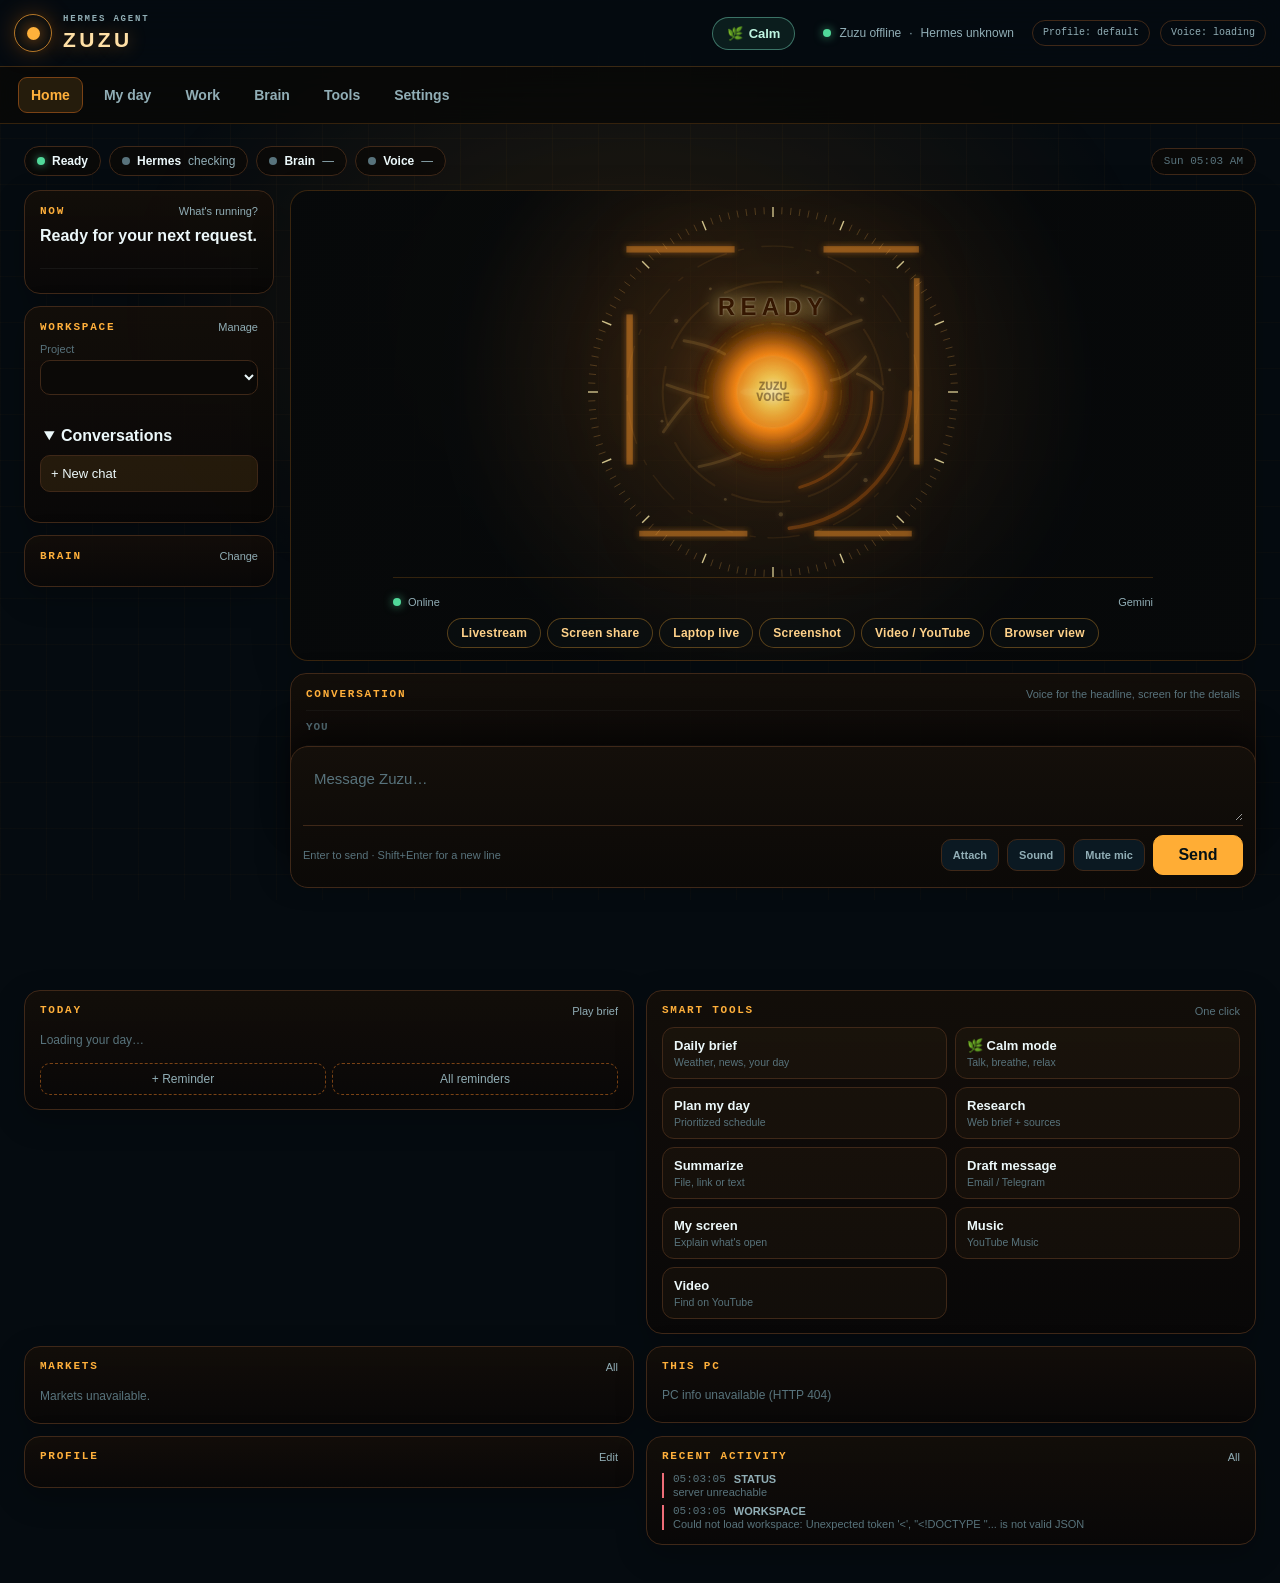
==== commit 9da6c456: "Restore top navigation and left workspace panel" ====
--- a/ui/index.html
+++ b/ui/index.html
@@ -11,7 +11,7 @@
 <title>Zuzu · Hermes</title>
 <link rel="manifest" href="manifest.webmanifest">
 <link rel="apple-touch-icon" href="icon-192.png">
-<link rel="stylesheet" href="styles.css?v=57">
+<link rel="stylesheet" href="styles.css?v=58">
 <link rel="stylesheet" href="models.css?v=1">
 </head>
 <body>
@@ -35,7 +35,6 @@
       <button class="nav-item" role="tab" data-group="settings" aria-selected="false"><span>Settings</span><small>Assistant, model, health</small></button>
     </nav>
     <div class="project-peek"><div class="mini-head"><b>Projects</b><button id="quickProject" aria-label="Add project">+</button></div><div id="sidebarProjects"></div></div>
-    <details class="conversation-nav" open><summary>Conversations</summary><button id="newConversation" type="button">+ New chat</button><div id="conversationList" aria-label="Saved conversations"></div></details>
     <div class="sidebar-foot"><span class="status-dot"></span><span>Gemini + Hermes</span></div>
   </aside>
 
@@ -79,8 +78,9 @@
         <section class="cc-card">
           <header><h3>Workspace</h3><button type="button" class="cc-link" data-view="projects">Manage</button></header>
           <label class="cc-field"><span>Project</span><select id="ccProject" aria-label="Active project"></select></label>
-          <div class="cc-sessions" id="ccSessions"></div>
-          <button type="button" class="cc-ghost" id="ccNewChat">+ New chat</button>
+          <div class="cc-sessions" id="ccSessions">
+            <details class="conversation-nav" open><summary>Conversations</summary><button id="newConversation" type="button">+ New chat</button><div id="conversationList" aria-label="Saved conversations"></div></details>
+          </div>
         </section>
         <section class="cc-card">
           <header><h3>Brain</h3><button type="button" class="cc-link" data-view="models">Change</button></header>
@@ -545,7 +545,7 @@
   <div id="calmCrisis" class="calm-crisis" hidden role="alert"></div>
   <p class="calm-note">Zuzu is a supportive companion, not a licensed therapist. In an emergency call 999 (UAE) or 123 (Egypt).</p>
 </div>
-<script src="app.js?v=57"></script>
+<script src="app.js?v=58"></script>
 <script src="calm.js?v=2"></script>
 <script src="creative.js?v=1"></script>
 </body>
--- a/ui/styles.css
+++ b/ui/styles.css
@@ -484,6 +484,4 @@
 #conversationList button.selected,#conversationList button:hover{background:rgba(255,174,50,.12);border-color:var(--line)}
 .chat-run{padding:14px;border:1px solid var(--line);border-radius:10px;color:var(--cyan);font-size:13px}.chat-run.error{color:var(--red)}
 .history-message{white-space:pre-wrap;overflow-wrap:anywhere}.chat-history{max-height:60vh!important;overflow-y:auto}
-@media(min-width:981px){.app-shell{display:grid;grid-template-columns:250px minmax(0,1fr)}.sidebar{display:flex;flex-direction:column;position:sticky;top:74px;height:calc(100dvh - 74px);overflow:auto;padding:12px;border-right:1px solid var(--line)}.sidebar .primary-nav{display:flex;flex-direction:column;gap:3px}.sidebar .nav-item{width:100%;align-items:flex-start;padding:9px 12px}.sidebar .project-peek{display:block}.sidebar .sidebar-foot{display:flex}.workspace{min-width:0;padding:18px}.cc-grid{grid-template-columns:minmax(0,1fr)}.cc-left{display:none}}
 @media(max-width:980px){.conversation-nav{margin:0}.conversation-nav summary{padding:8px;font-size:12px}#conversationList{max-height:28vh}.conversation-nav[open]{padding-bottom:10px}}
-.cc-left{display:none!important}
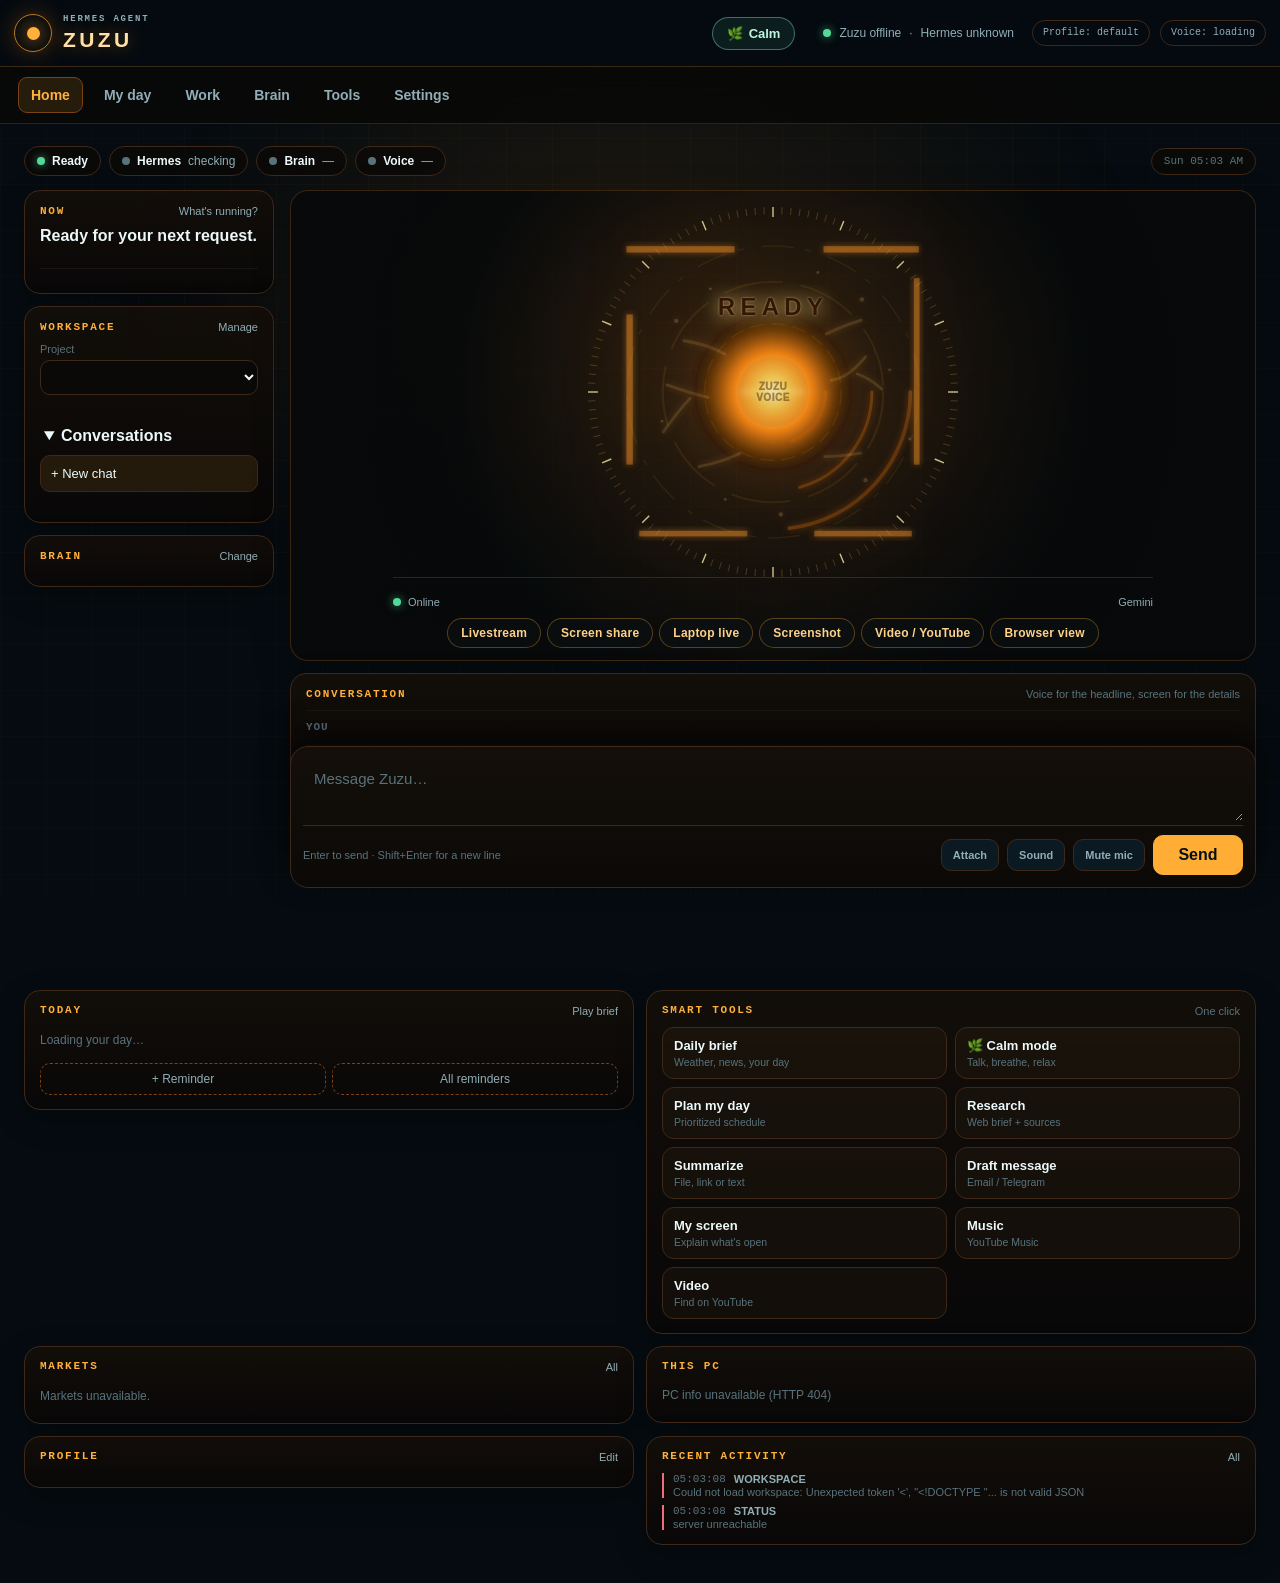
==== commit 0c51a275: "Keep voice pinned while browsing chats and add conversation controls" ====
--- a/ui/index.html
+++ b/ui/index.html
@@ -11,7 +11,7 @@
 <title>Zuzu · Hermes</title>
 <link rel="manifest" href="manifest.webmanifest">
 <link rel="apple-touch-icon" href="icon-192.png">
-<link rel="stylesheet" href="styles.css?v=58">
+<link rel="stylesheet" href="styles.css?v=59">
 <link rel="stylesheet" href="models.css?v=1">
 </head>
 <body>
@@ -39,6 +39,7 @@
   </aside>
 
   <main class="workspace">
+    <div id="voiceConversation" class="voice-conversation" role="status" hidden><span id="voiceConversationName"></span><button id="returnToVoiceChat" type="button">Return to voice chat</button></div>
     <nav class="subnav" id="subnav" role="tablist" aria-label="Pages in this section" hidden>
       <button type="button" role="tab" data-sub="home" data-view="chat">Home</button>
       <button type="button" role="tab" data-sub="day" data-view="reminders">Reminders &amp; brief</button>
@@ -481,7 +482,8 @@
 <nav class="mobile-nav" role="tablist" aria-label="Mobile navigation"><button class="active" role="tab" data-group="home" aria-selected="true">Home</button><button role="tab" data-group="day" aria-selected="false">My day</button><button role="tab" data-group="work" aria-selected="false">Work</button><button role="tab" data-group="brain" aria-selected="false">Brain</button><button role="tab" data-group="tools" aria-selected="false">Tools</button><button role="tab" data-group="settings" aria-selected="false">Settings</button></nav>
 <button id="stopBtn" class="stop-btn" type="button" title="Stop everything Zuzu is doing (Esc)" aria-label="Stop" hidden>Stop <small>Esc</small></button>
 <dialog id="editorDialog"><form method="dialog" id="editorForm"><div class="dialog-head"><h2 id="dialogTitle">Add</h2><button value="cancel" aria-label="Close">×</button></div><div id="dialogFields"></div><div class="dialog-actions"><button value="cancel" class="secondary-btn">Cancel</button><button id="dialogSave" value="default" class="primary-btn">Save</button></div></form></dialog>
-<script src="live-bridge.js?v=57"></script>
+<dialog id="deleteConversationDialog" aria-labelledby="deleteConversationTitle"><form method="dialog"><h2 id="deleteConversationTitle">Delete conversation?</h2><p id="deleteConversationText"></p><div class="dialog-actions"><button value="cancel" class="secondary-btn" autofocus>Cancel</button><button value="delete" class="primary-btn">Delete conversation</button></div></form></dialog>
+<script src="live-bridge.js?v=59"></script>
 <script src="memory-graph.js?v=57"></script>
 <div id="calm" class="calm" hidden role="dialog" aria-modal="true" aria-label="Calm mode">
   <canvas id="calmCanvas" aria-hidden="true"></canvas>
@@ -545,7 +547,7 @@
   <div id="calmCrisis" class="calm-crisis" hidden role="alert"></div>
   <p class="calm-note">Zuzu is a supportive companion, not a licensed therapist. In an emergency call 999 (UAE) or 123 (Egypt).</p>
 </div>
-<script src="app.js?v=58"></script>
+<script src="app.js?v=59"></script>
 <script src="calm.js?v=2"></script>
 <script src="creative.js?v=1"></script>
 </body>
--- a/ui/styles.css
+++ b/ui/styles.css
@@ -476,6 +476,11 @@
 /* Persistent conversation navigation. */
 .conversation-nav{margin-top:12px;min-width:0;color:var(--text)}
 .conversation-nav summary{cursor:pointer;font-weight:650;padding:10px 4px}
+.conversation-item{display:grid;grid-template-columns:minmax(0,1fr) 28px 28px;gap:2px;align-items:center}
+#conversationList .conversation-action{padding:6px 0;min-height:36px;align-items:center;justify-content:center;color:var(--muted);font-size:18px}
+#conversationList .conversation-delete:hover{color:var(--red);border-color:var(--red)}
+.voice-conversation{display:flex;align-items:center;justify-content:space-between;gap:12px;margin-bottom:12px;padding:10px 14px;border:1px solid var(--line);border-radius:12px;color:var(--amber);background:rgba(255,174,50,.06);font-size:13px}
+.voice-conversation[hidden]{display:none}.voice-conversation span{overflow-wrap:anywhere;min-width:0}.voice-conversation button{flex-shrink:0;border:1px solid var(--line);border-radius:8px;padding:8px;color:var(--text);background:transparent;cursor:pointer;font-size:11px}
 #newConversation{width:100%;padding:10px;border:1px solid var(--line);border-radius:10px;background:rgba(255,174,50,.1);color:var(--text);cursor:pointer}
 #conversationList{display:grid;gap:4px;margin-top:8px;max-height:46vh;overflow:auto}
 #conversationList button{display:flex;flex-direction:column;gap:5px;min-width:0;width:100%;padding:10px;border:1px solid transparent;border-radius:10px;background:transparent;color:var(--text);text-align:start;cursor:pointer}
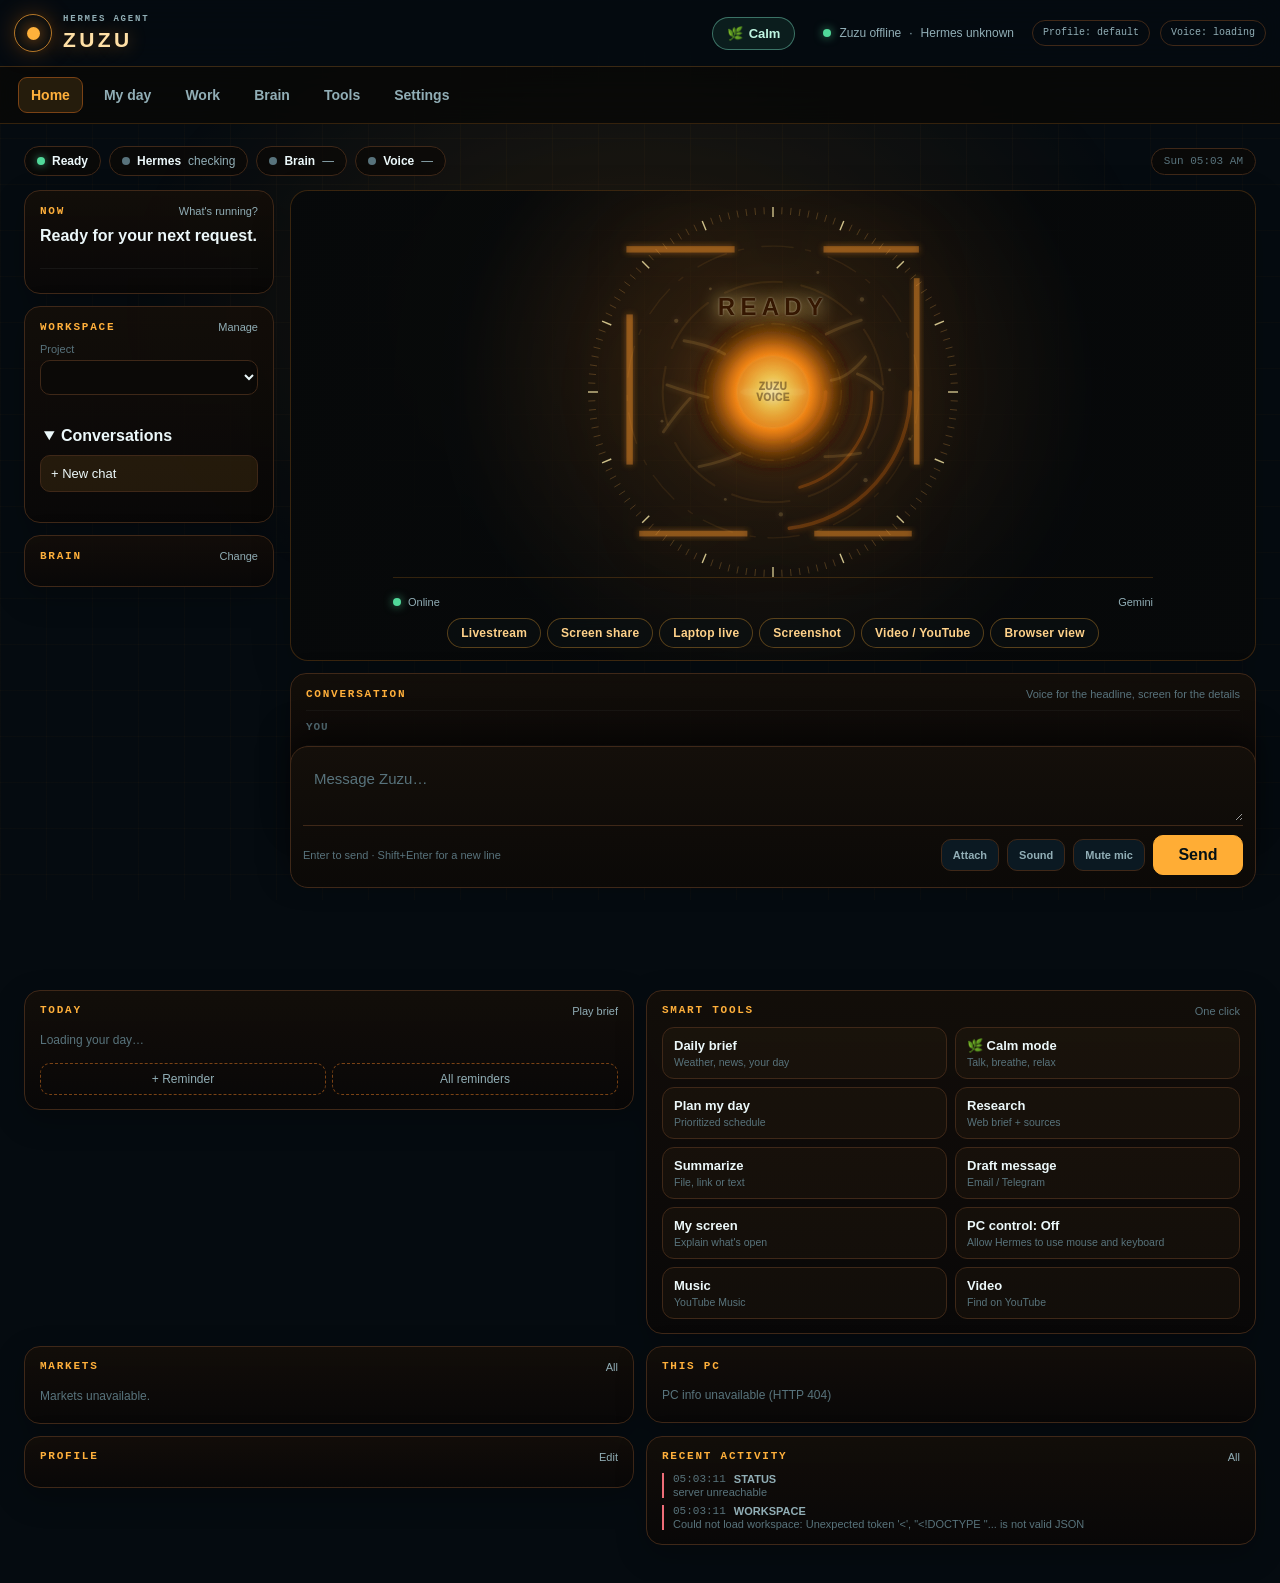
==== commit 5c465dad: "Add direct PC control toggle for Zuzu voice" ====
--- a/ui/index.html
+++ b/ui/index.html
@@ -133,7 +133,7 @@
             <button type="button" data-cc-compose="Research this and give me a short brief with sources: "><b>Research</b><small>Web brief + sources</small></button>
             <button type="button" data-cc-summarize><b>Summarize</b><small>File, link or text</small></button>
             <button type="button" data-cc-compose="Draft a message in my tone (show it to me before sending) to "><b>Draft message</b><small>Email / Telegram</small></button>
-            <button type="button" data-cc-run="Look at my laptop screen right now using the computer or screenshot tools. Tell me what is open and what I should do next. Do not click or change anything."><b>My screen</b><small>Explain what's open</small></button>
+            <button type="button" data-cc-run="Look at my laptop screen right now using the computer or screenshot tools. Tell me what is open and what I should do next. Do not click or change anything."><b>My screen</b><small>Explain what's open</small></button><button type="button" data-cc-toggle-pc><b>PC control: Off</b><small>Allow Hermes to use mouse and keyboard</small></button>
             <button type="button" data-cc-compose="/music "><b>Music</b><small>YouTube Music</small></button>
             <button type="button" data-cc-compose="/video "><b>Video</b><small>Find on YouTube</small></button>
           </div>
--- a/ui/styles.css
+++ b/ui/styles.css
@@ -490,3 +490,5 @@
 .chat-run{padding:14px;border:1px solid var(--line);border-radius:10px;color:var(--cyan);font-size:13px}.chat-run.error{color:var(--red)}
 .history-message{white-space:pre-wrap;overflow-wrap:anywhere}.chat-history{max-height:60vh!important;overflow-y:auto}
 @media(max-width:980px){.conversation-nav{margin:0}.conversation-nav summary{padding:8px;font-size:12px}#conversationList{max-height:28vh}.conversation-nav[open]{padding-bottom:10px}}
+
+.cc-tools [data-cc-toggle-pc].active{border-color:rgba(69,224,164,.65);box-shadow:0 0 0 1px rgba(69,224,164,.18) inset}.cc-tools [data-cc-toggle-pc].active b{color:#69e0a4}
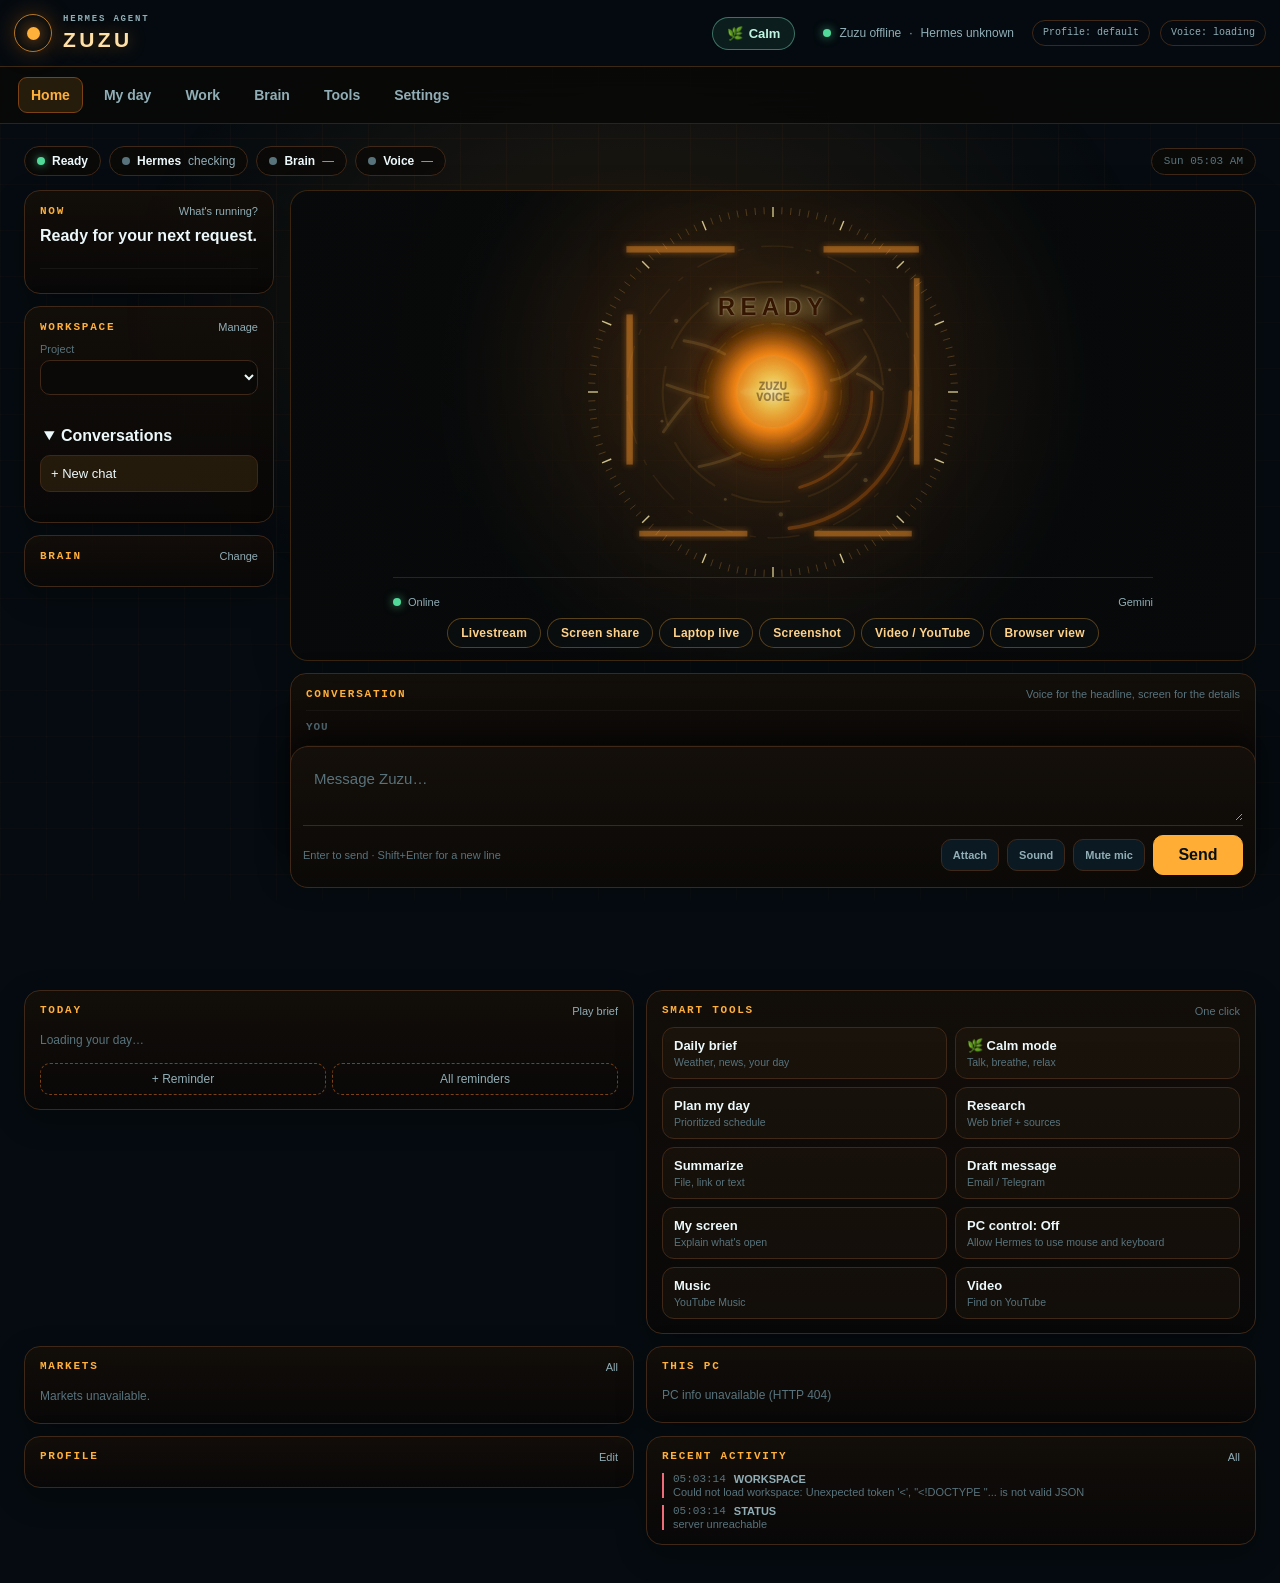
==== commit 6df542f9: "Refresh dashboard navigation assets" ====
--- a/ui/index.html
+++ b/ui/index.html
@@ -547,7 +547,7 @@
   <div id="calmCrisis" class="calm-crisis" hidden role="alert"></div>
   <p class="calm-note">Zuzu is a supportive companion, not a licensed therapist. In an emergency call 999 (UAE) or 123 (Egypt).</p>
 </div>
-<script src="app.js?v=59"></script>
+<script src="app.js?v=60"></script>
 <script src="calm.js?v=2"></script>
 <script src="creative.js?v=1"></script>
 </body>
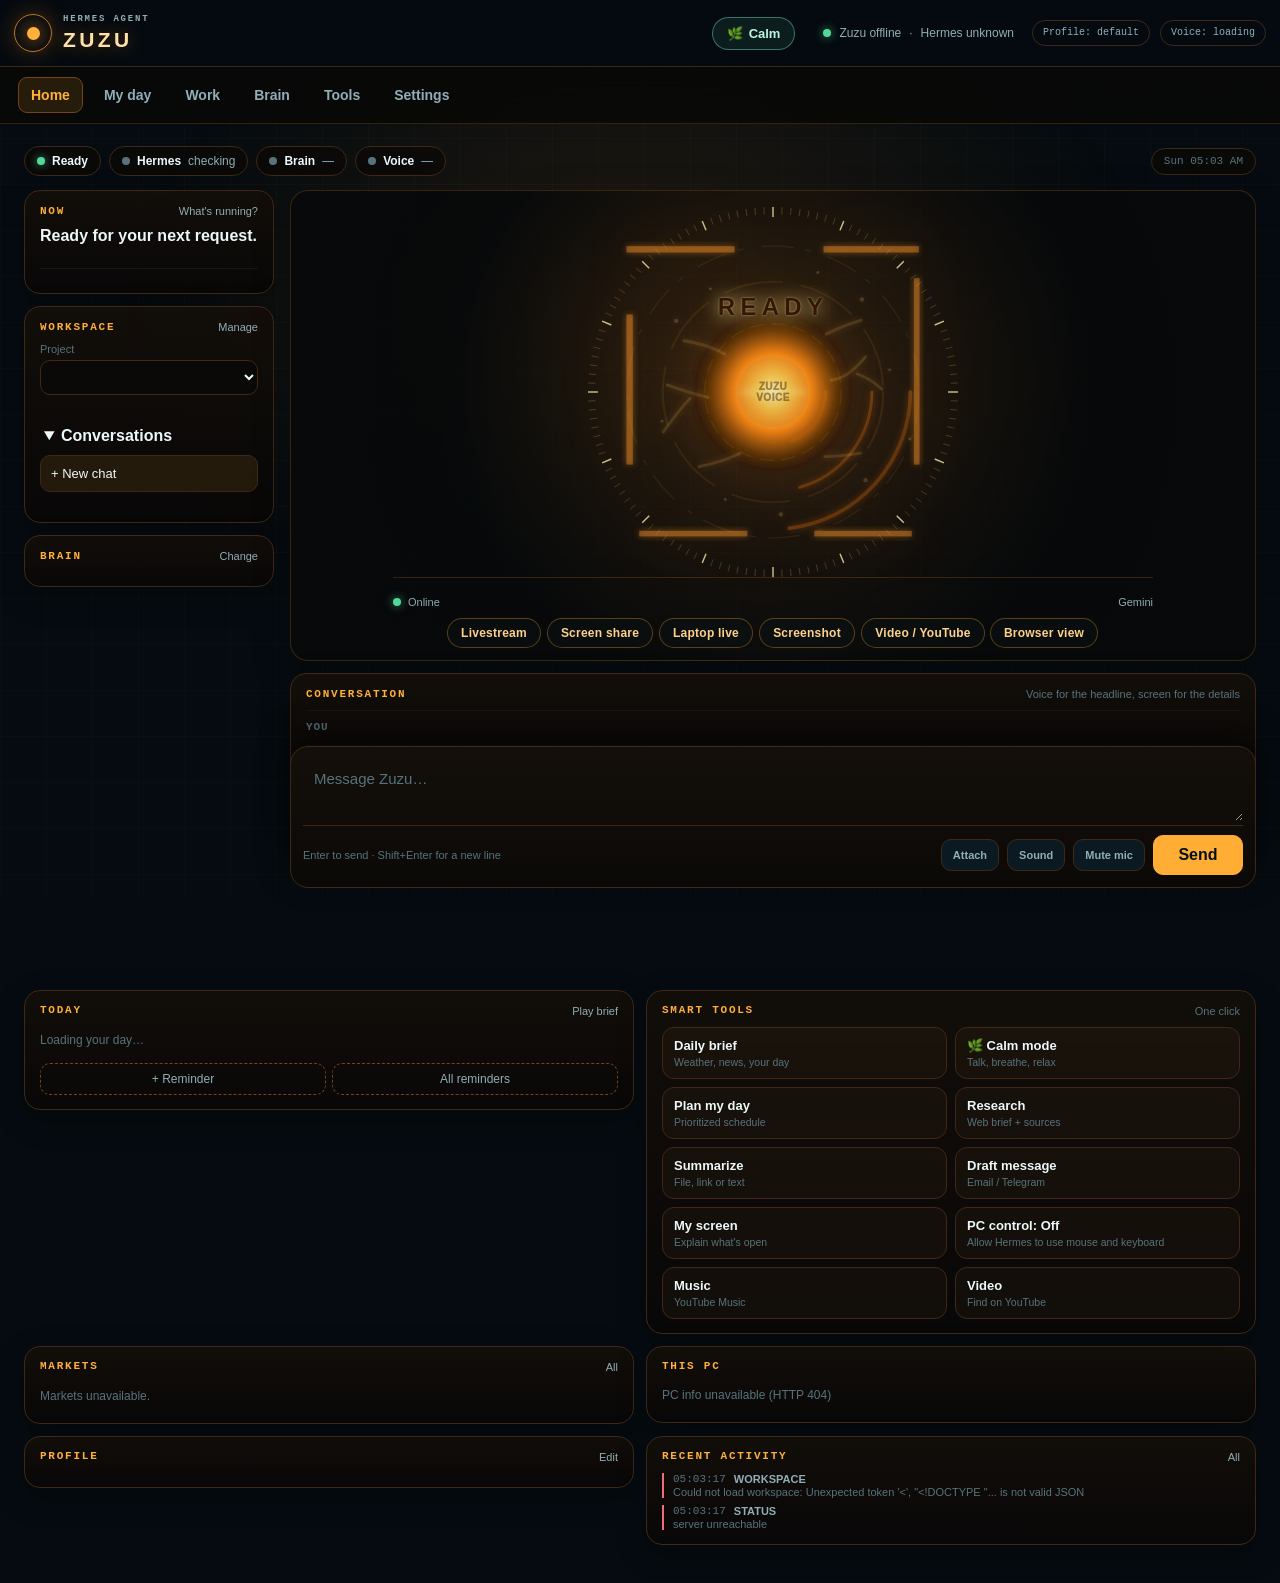
==== commit 467c62aa: "Keep settings subtab clicks on selected panel" ====
--- a/ui/index.html
+++ b/ui/index.html
@@ -547,7 +547,7 @@
   <div id="calmCrisis" class="calm-crisis" hidden role="alert"></div>
   <p class="calm-note">Zuzu is a supportive companion, not a licensed therapist. In an emergency call 999 (UAE) or 123 (Egypt).</p>
 </div>
-<script src="app.js?v=60"></script>
+<script src="app.js?v=61"></script>
 <script src="calm.js?v=2"></script>
 <script src="creative.js?v=1"></script>
 </body>
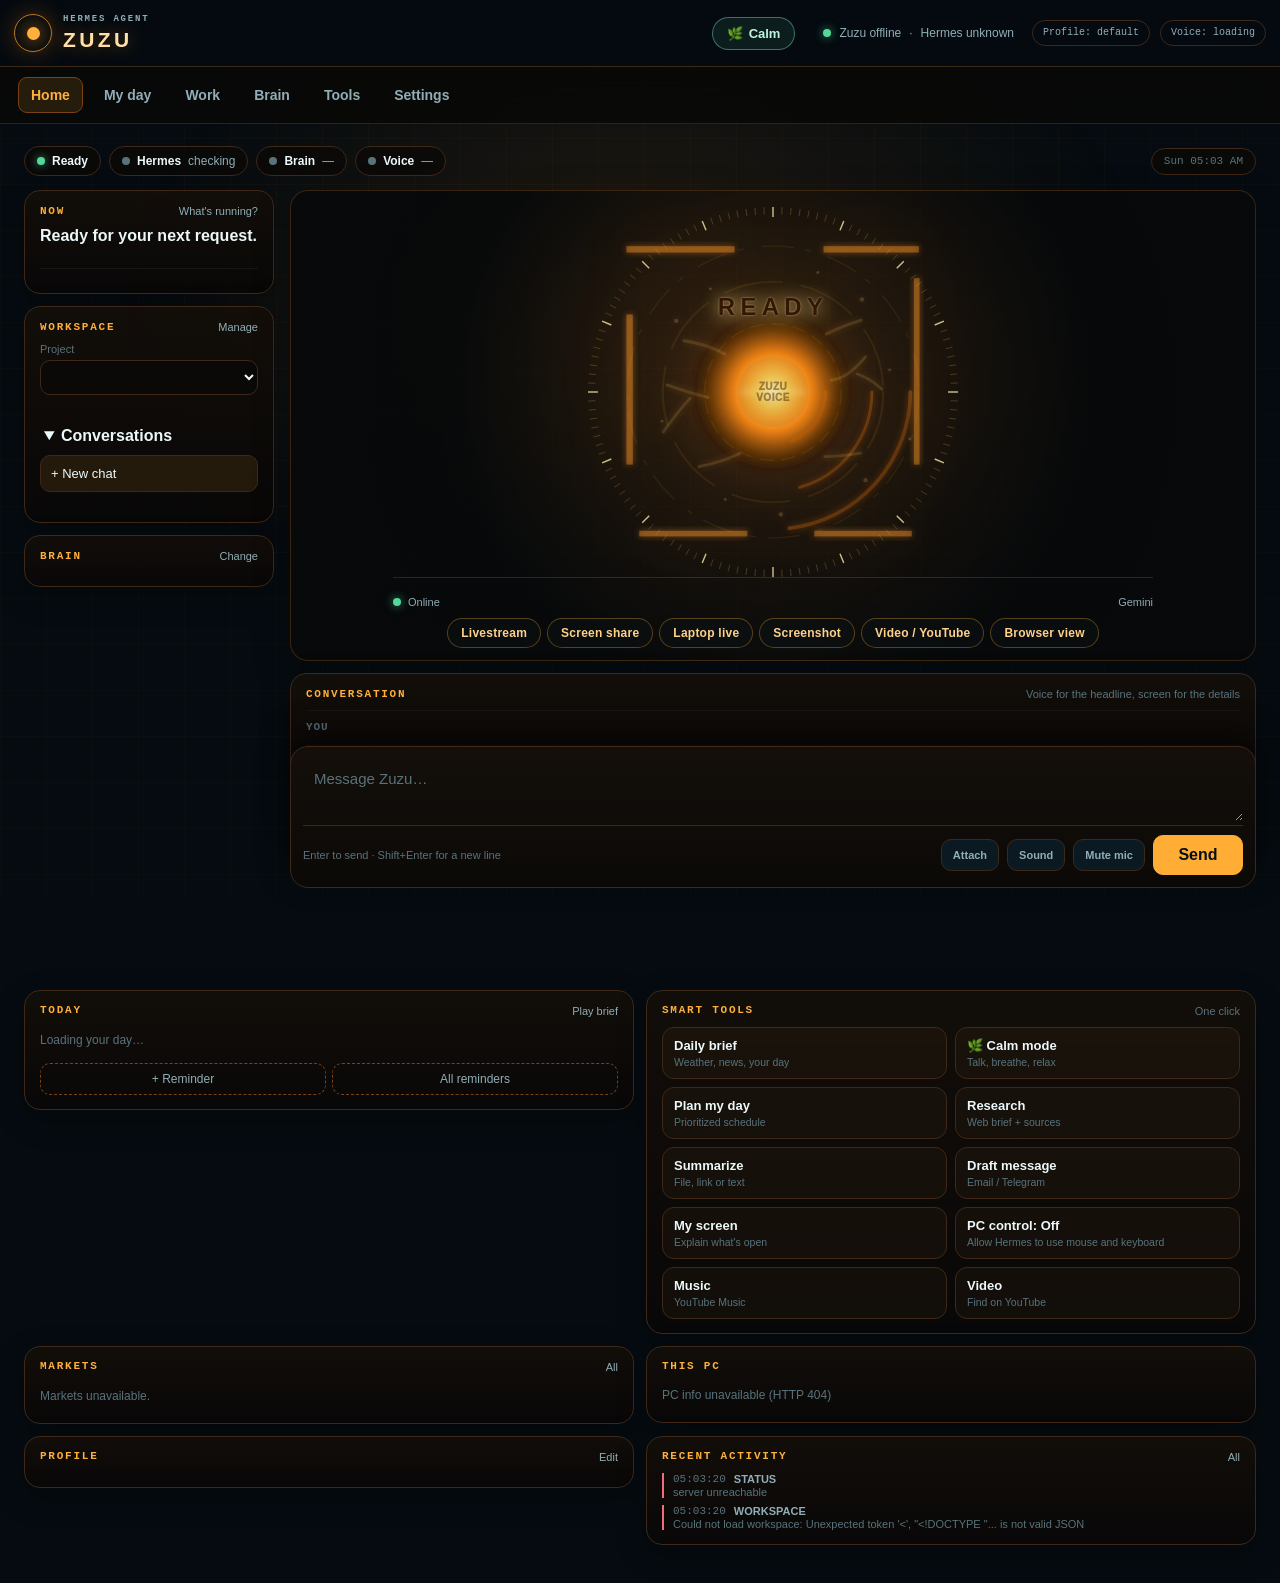
==== commit d1805994: "Fix Assistant settings page selection" ====
--- a/ui/index.html
+++ b/ui/index.html
@@ -547,7 +547,7 @@
   <div id="calmCrisis" class="calm-crisis" hidden role="alert"></div>
   <p class="calm-note">Zuzu is a supportive companion, not a licensed therapist. In an emergency call 999 (UAE) or 123 (Egypt).</p>
 </div>
-<script src="app.js?v=61"></script>
+<script src="app.js?v=62"></script>
 <script src="calm.js?v=2"></script>
 <script src="creative.js?v=1"></script>
 </body>
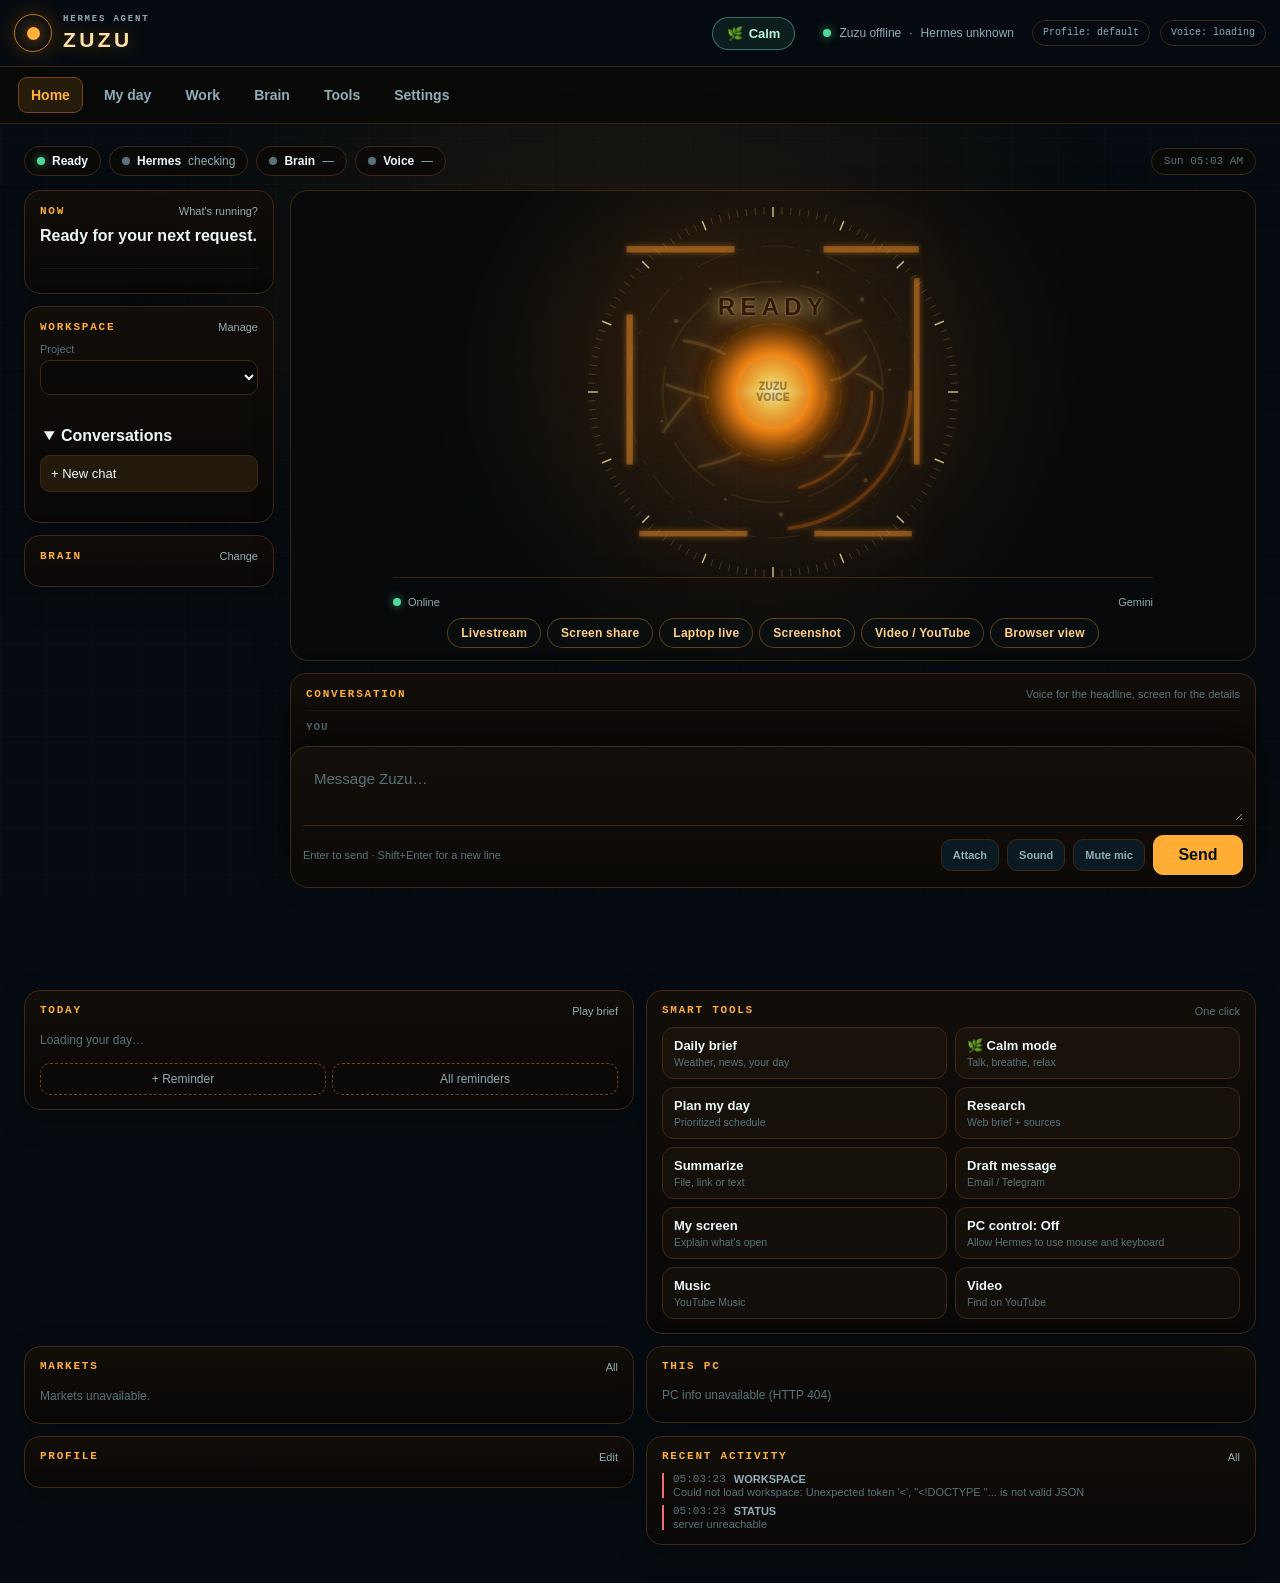
==== commit 72c3e97b: "Fix Gemini Live disconnects, Hermes routing, and PC control" ====
--- a/ui/index.html
+++ b/ui/index.html
@@ -547,7 +547,7 @@
   <div id="calmCrisis" class="calm-crisis" hidden role="alert"></div>
   <p class="calm-note">Zuzu is a supportive companion, not a licensed therapist. In an emergency call 999 (UAE) or 123 (Egypt).</p>
 </div>
-<script src="app.js?v=62"></script>
+<script src="app.js?v=59"></script>
 <script src="calm.js?v=2"></script>
 <script src="creative.js?v=1"></script>
 </body>
